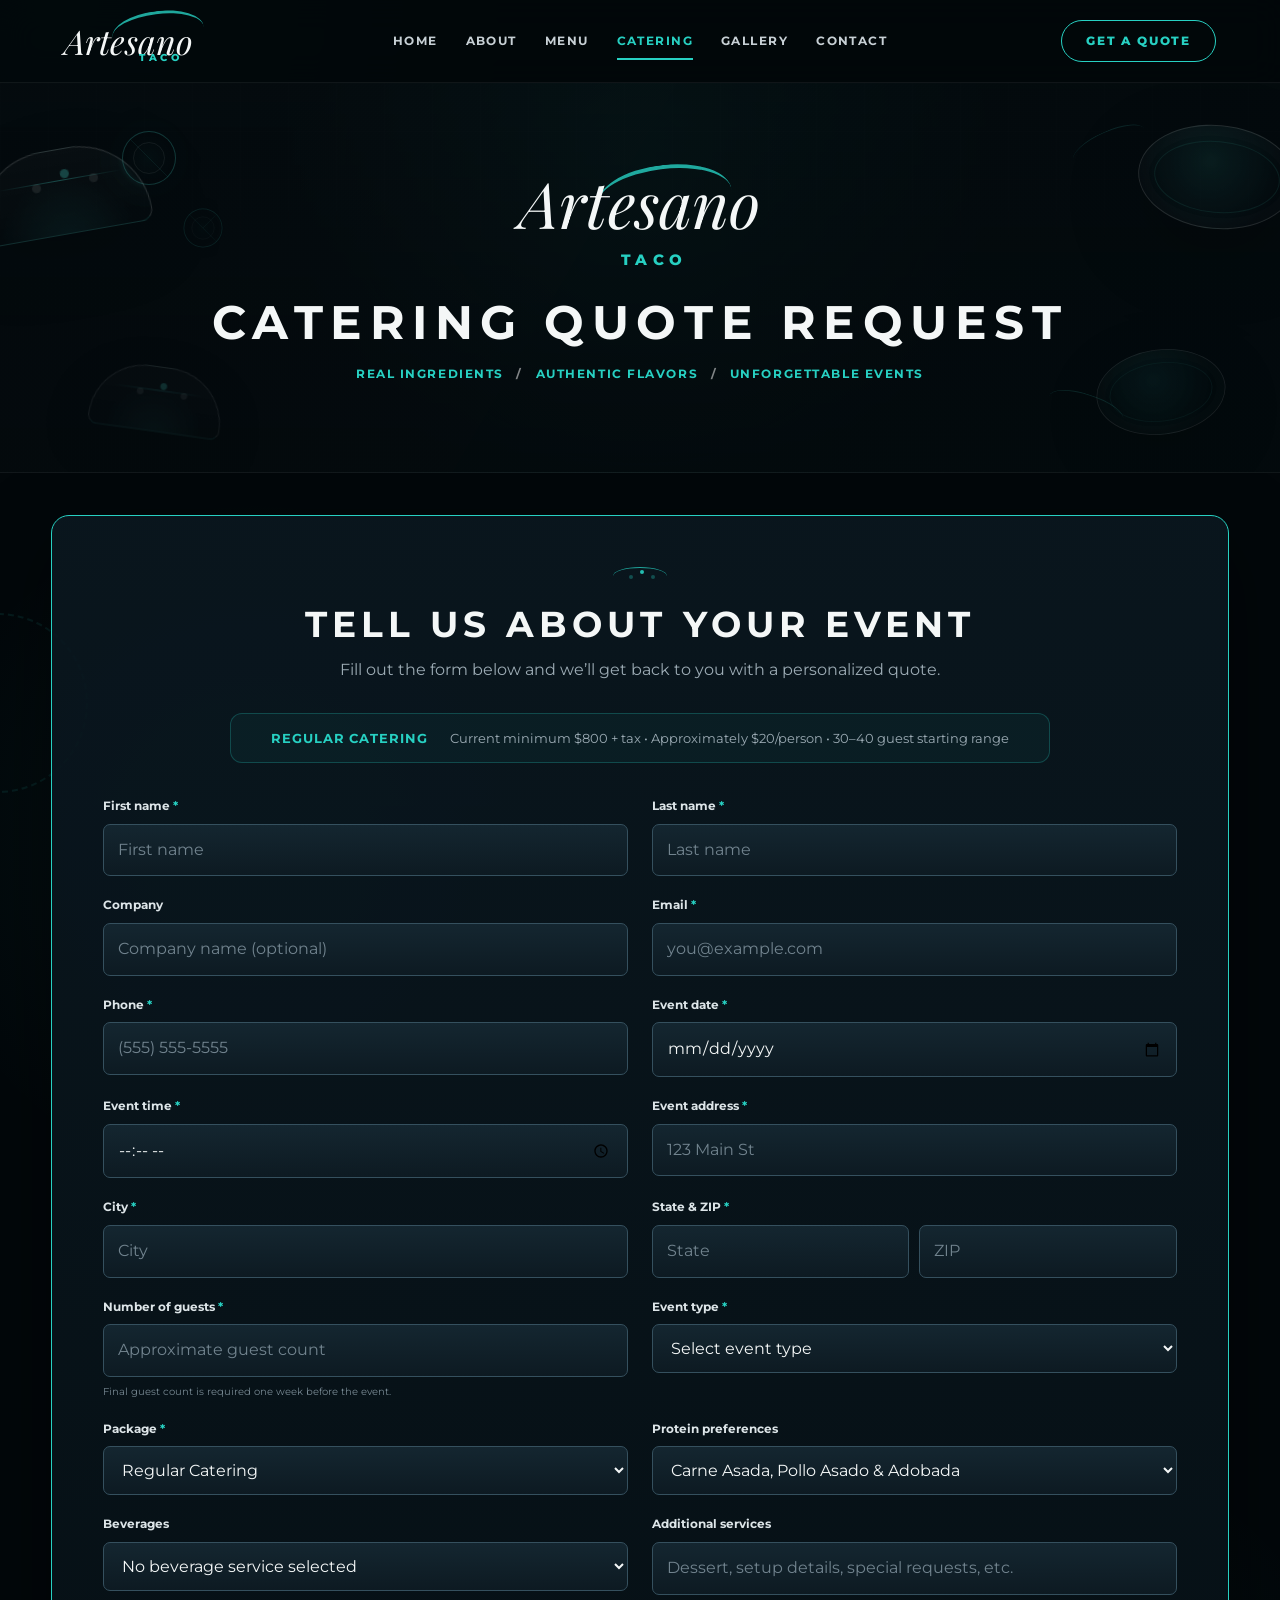
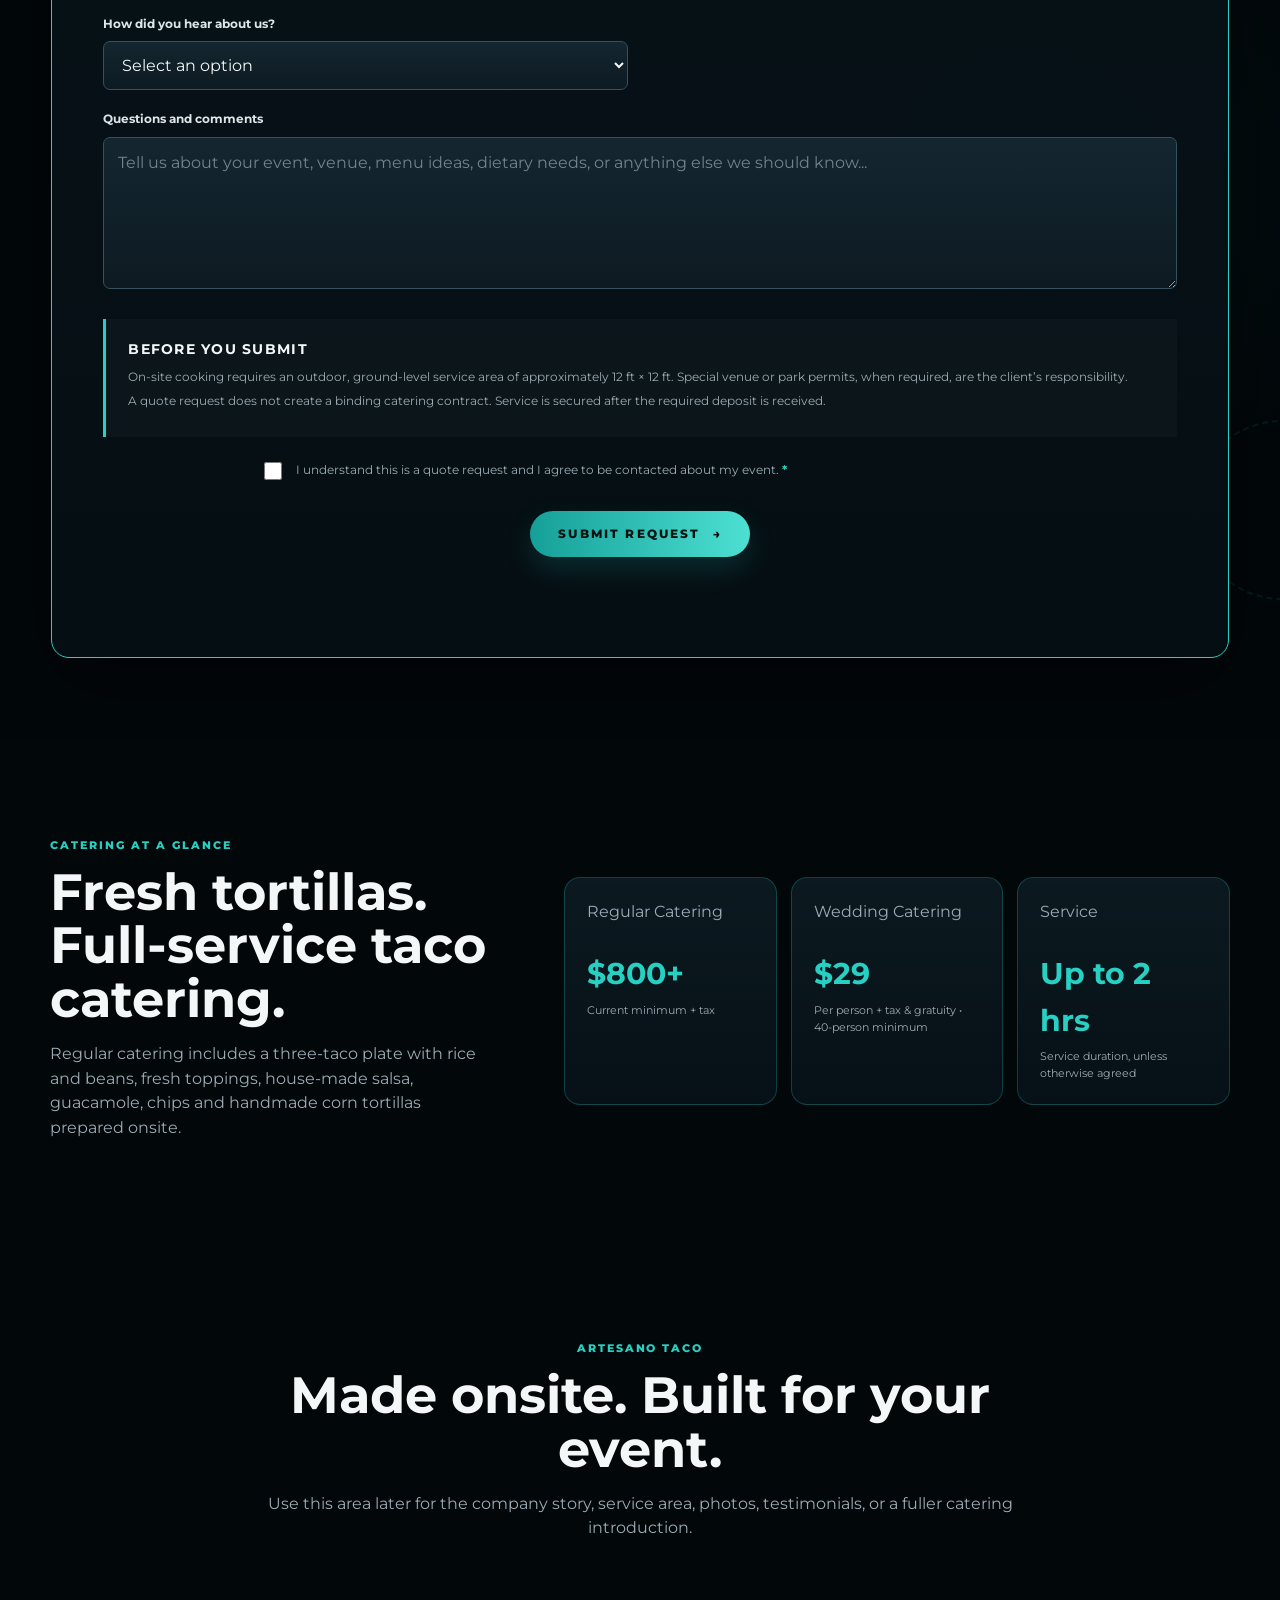
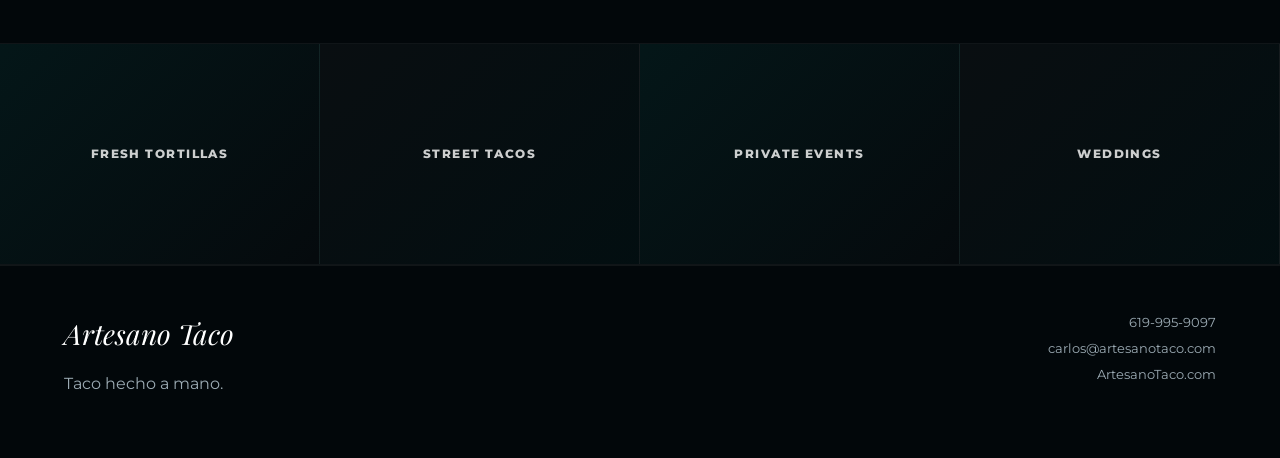
==== index.html @ 3fa5ad16 "start of demo" ====
<!DOCTYPE html>
<html lang="en">
<head>
  <meta charset="UTF-8" />
  <meta name="viewport" content="width=device-width, initial-scale=1.0" />
  <meta name="description" content="Artesano Taco catering quote request" />
  <title>Artesano Taco | Catering Quote</title>
  <link rel="preconnect" href="https://fonts.googleapis.com">
  <link rel="preconnect" href="https://fonts.gstatic.com" crossorigin>
  <link href="https://fonts.googleapis.com/css2?family=Montserrat:wght@400;500;600;700;800&family=Playfair+Display:ital,wght@1,700&display=swap" rel="stylesheet">
  <link rel="stylesheet" href="styles.css" />
</head>
<body>
  <div class="site-shell">
    <header class="site-header">
      <a class="brand" href="#top" aria-label="Artesano Taco home">
        <span class="brand-mark" aria-hidden="true"></span>
        <span class="brand-word">Artesano</span>
        <span class="brand-sub">TACO</span>
      </a>

      <button class="nav-toggle" type="button" aria-expanded="false" aria-controls="site-nav">
        <span></span><span></span><span></span>
        <span class="sr-only">Toggle navigation</span>
      </button>

      <nav id="site-nav" class="site-nav" aria-label="Primary navigation">
        <a href="#top">Home</a>
        <a href="#about">About</a>
        <a href="#menus">Menu</a>
        <a class="active" href="#quote">Catering</a>
        <a href="#gallery">Gallery</a>
        <a href="#contact">Contact</a>
      </nav>

      <a class="header-cta" href="#quote">Get a Quote</a>
    </header>

    <main id="top">
      <section class="hero" aria-labelledby="page-title">
        <div class="hero-overlay"></div>
        <div class="hero-food hero-food-left" aria-hidden="true">
          <span class="lime lime-one"></span>
          <span class="lime lime-two"></span>
          <span class="taco taco-one"></span>
          <span class="taco taco-two"></span>
        </div>
        <div class="hero-food hero-food-right" aria-hidden="true">
          <span class="bowl bowl-green"></span>
          <span class="bowl bowl-red"></span>
          <span class="herb herb-one"></span>
          <span class="herb herb-two"></span>
        </div>

        <div class="hero-content reveal">
          <div class="hero-logo">
            <span class="brand-mark large" aria-hidden="true"></span>
            <span class="brand-word large">Artesano</span>
            <span class="brand-sub large">TACO</span>
          </div>
          <h1 id="page-title">Catering Quote Request</h1>
          <p>Real ingredients <span>/</span> Authentic flavors <span>/</span> Unforgettable events</p>
        </div>
      </section>

      <section id="quote" class="quote-section">
        <div class="decor decor-left" aria-hidden="true"></div>
        <div class="decor decor-right" aria-hidden="true"></div>

        <div class="quote-card reveal">
          <div class="section-heading">
            <div class="mini-taco" aria-hidden="true"></div>
            <h2>Tell Us About Your Event</h2>
            <p>Fill out the form below and we’ll get back to you with a personalized quote.</p>
          </div>

          <div class="package-summary" id="packageSummary">
            <strong>Regular Catering</strong>
            <span>Current minimum $800 + tax • Approximately $20/person • 30–40 guest starting range</span>
          </div>

          <form id="cateringForm" class="quote-form" novalidate>
            <div class="form-grid">
              <label class="field">
                <span>First name <b>*</b></span>
                <input type="text" name="firstName" autocomplete="given-name" placeholder="First name" required />
              </label>

              <label class="field">
                <span>Last name <b>*</b></span>
                <input type="text" name="lastName" autocomplete="family-name" placeholder="Last name" required />
              </label>

              <label class="field">
                <span>Company</span>
                <input type="text" name="company" autocomplete="organization" placeholder="Company name (optional)" />
              </label>

              <label class="field">
                <span>Email <b>*</b></span>
                <input type="email" name="email" autocomplete="email" placeholder="you@example.com" required />
              </label>

              <label class="field">
                <span>Phone <b>*</b></span>
                <input type="tel" name="phone" autocomplete="tel" placeholder="(555) 555-5555" required />
              </label>

              <label class="field">
                <span>Event date <b>*</b></span>
                <input type="date" name="eventDate" required />
              </label>

              <label class="field">
                <span>Event time <b>*</b></span>
                <input type="time" name="eventTime" required />
              </label>

              <label class="field">
                <span>Event address <b>*</b></span>
                <input type="text" name="address" autocomplete="street-address" placeholder="123 Main St" required />
              </label>

              <label class="field">
                <span>City <b>*</b></span>
                <input type="text" name="city" autocomplete="address-level2" placeholder="City" required />
              </label>

              <label class="field split-field">
                <span>State & ZIP <b>*</b></span>
                <span class="split-inputs">
                  <input type="text" name="state" autocomplete="address-level1" placeholder="State" required />
                  <input type="text" name="zip" autocomplete="postal-code" inputmode="numeric" placeholder="ZIP" required />
                </span>
              </label>

              <label class="field">
                <span>Number of guests <b>*</b></span>
                <input type="number" name="guests" min="1" placeholder="Approximate guest count" required />
                <small>Final guest count is required one week before the event.</small>
              </label>

              <label class="field">
                <span>Event type <b>*</b></span>
                <select name="eventType" id="eventType" required>
                  <option value="" selected disabled>Select event type</option>
                  <option value="birthday">Birthday</option>
                  <option value="corporate">Corporate</option>
                  <option value="wedding">Wedding</option>
                  <option value="graduation">Graduation</option>
                  <option value="private">Private party</option>
                  <option value="other">Other</option>
                </select>
              </label>

              <label class="field">
                <span>Package <b>*</b></span>
                <select name="package" id="packageSelect" required>
                  <option value="regular" selected>Regular Catering</option>
                  <option value="wedding">Wedding Catering</option>
                </select>
              </label>

              <label class="field" id="proteinField">
                <span>Protein preferences</span>
                <select name="proteins" id="proteinSelect">
                  <option value="classic">Carne Asada, Pollo Asado & Adobada</option>
                  <option value="vegetable">Add Vegetable Tacos</option>
                  <option value="discuss">Help me choose</option>
                </select>
              </label>

              <label class="field wedding-only is-hidden" id="weddingUpgradeField">
                <span>Wedding upgrade</span>
                <select name="weddingUpgrade">
                  <option value="none">No premium upgrade</option>
                  <option value="shrimp">Shrimp (+$5/person)</option>
                  <option value="mahi">Mahi Mahi (+$5/person)</option>
                  <option value="portobello">Portobello Fajitas (+$5/person)</option>
                </select>
              </label>

              <label class="field wedding-only is-hidden" id="appetizerField">
                <span>Wedding appetizers</span>
                <select name="appetizers">
                  <option value="none">No appetizers</option>
                  <option value="one">1 choice (+$6/person)</option>
                  <option value="three">3 choices (+$16/person)</option>
                </select>
              </label>

              <label class="field">
                <span>Beverages</span>
                <select name="beverages">
                  <option value="none">No beverage service selected</option>
                  <option value="agua-fresca">Agua fresca</option>
                  <option value="canned-soda">Canned sodas</option>
                  <option value="mexican-soda">Mexican sodas</option>
                  <option value="discuss">Discuss options with me</option>
                </select>
              </label>

              <label class="field">
                <span>Additional services</span>
                <input type="text" name="services" placeholder="Dessert, setup details, special requests, etc." />
              </label>

              <label class="field">
                <span>How did you hear about us?</span>
                <select name="referral">
                  <option value="">Select an option</option>
                  <option>Google</option>
                  <option>Instagram</option>
                  <option>Facebook</option>
                  <option>Friend / Referral</option>
                  <option>Previous event</option>
                  <option>Other</option>
                </select>
              </label>

              <label class="field field-full">
                <span>Questions and comments</span>
                <textarea name="comments" rows="5" placeholder="Tell us about your event, venue, menu ideas, dietary needs, or anything else we should know..."></textarea>
              </label>
            </div>

            <div class="service-notes">
              <h3>Before you submit</h3>
              <p>On-site cooking requires an outdoor, ground-level service area of approximately 12 ft × 12 ft. Special venue or park permits, when required, are the client’s responsibility.</p>
              <p>A quote request does not create a binding catering contract. Service is secured after the required deposit is received.</p>
            </div>

            <label class="consent-row">
              <input type="checkbox" name="termsAccepted" required />
              <span>I understand this is a quote request and I agree to be contacted about my event. <b>*</b></span>
            </label>

            <div class="form-actions">
              <button class="submit-btn" type="submit">
                <span>Submit Request</span>
                <span aria-hidden="true">→</span>
              </button>
              <p id="formStatus" class="form-status" role="status" aria-live="polite"></p>
            </div>
          </form>
        </div>
      </section>

      <section id="menus" class="menu-preview reveal">
        <div>
          <p class="eyebrow">Catering at a glance</p>
          <h2>Fresh tortillas. Full-service taco catering.</h2>
          <p>Regular catering includes a three-taco plate with rice and beans, fresh toppings, house-made salsa, guacamole, chips and handmade corn tortillas prepared onsite.</p>
        </div>
        <div class="menu-cards">
          <article>
            <span>Regular Catering</span>
            <strong>$800+</strong>
            <small>Current minimum + tax</small>
          </article>
          <article>
            <span>Wedding Catering</span>
            <strong>$29</strong>
            <small>Per person + tax & gratuity • 40-person minimum</small>
          </article>
          <article>
            <span>Service</span>
            <strong>Up to 2 hrs</strong>
            <small>Service duration, unless otherwise agreed</small>
          </article>
        </div>
      </section>

      <section id="about" class="simple-section reveal">
        <p class="eyebrow">Artesano Taco</p>
        <h2>Made onsite. Built for your event.</h2>
        <p>Use this area later for the company story, service area, photos, testimonials, or a fuller catering introduction.</p>
      </section>

      <section id="gallery" class="gallery-strip reveal" aria-label="Gallery placeholder">
        <div>Fresh tortillas</div>
        <div>Street tacos</div>
        <div>Private events</div>
        <div>Weddings</div>
      </section>
    </main>

    <footer id="contact" class="site-footer">
      <div>
        <div class="footer-brand">Artesano Taco</div>
        <p>Taco hecho a mano.</p>
      </div>
      <div class="footer-contact">
        <a href="tel:+16199959097">619-995-9097</a>
        <a href="mailto:carlos@artesanotaco.com">carlos@artesanotaco.com</a>
        <a href="https://www.artesanotaco.com" target="_blank" rel="noopener">ArtesanoTaco.com</a>
      </div>
    </footer>
  </div>

  <script src="script.js"></script>
</body>
</html>
---- styles.css ----
:root {
  --bg: #02070a;
  --bg-soft: #071015;
  --panel: #09141b;
  --panel-2: #0d1b24;
  --text: #f4f7f7;
  --muted: #9cabb4;
  --line: rgba(48, 213, 200, 0.5);
  --teal: #27d0c2;
  --teal-deep: #159f98;
  --danger: #ff7777;
  --shadow: 0 24px 80px rgba(0, 0, 0, 0.45);
  --radius: 20px;
}

* { box-sizing: border-box; }
html { scroll-behavior: smooth; }
body {
  margin: 0;
  font-family: "Montserrat", system-ui, -apple-system, BlinkMacSystemFont, "Segoe UI", sans-serif;
  background:
    radial-gradient(circle at 5% 0%, rgba(39, 208, 194, 0.08), transparent 28rem),
    radial-gradient(circle at 95% 40%, rgba(39, 208, 194, 0.06), transparent 30rem),
    var(--bg);
  color: var(--text);
  line-height: 1.55;
}

button, input, select, textarea { font: inherit; }
a { color: inherit; text-decoration: none; }
img { max-width: 100%; display: block; }

.sr-only {
  position: absolute;
  width: 1px;
  height: 1px;
  padding: 0;
  margin: -1px;
  overflow: hidden;
  clip: rect(0,0,0,0);
  white-space: nowrap;
  border: 0;
}

.site-shell { min-height: 100vh; }
.site-header {
  position: sticky;
  top: 0;
  z-index: 50;
  min-height: 82px;
  display: grid;
  grid-template-columns: minmax(190px, 1fr) auto minmax(190px, 1fr);
  align-items: center;
  gap: 28px;
  padding: 14px clamp(20px, 5vw, 72px);
  background: rgba(2, 7, 10, 0.86);
  border-bottom: 1px solid rgba(255,255,255,0.06);
  backdrop-filter: blur(16px);
}

.brand {
  position: relative;
  width: 170px;
  height: 54px;
  display: inline-flex;
  align-items: center;
}
.brand-word {
  position: relative;
  z-index: 2;
  font-family: "Playfair Display", Georgia, serif;
  font-size: 34px;
  font-style: italic;
  line-height: 1;
}
.brand-sub {
  position: absolute;
  left: 75px;
  bottom: 3px;
  z-index: 3;
  color: var(--teal);
  font-size: 10px;
  font-weight: 800;
  letter-spacing: 0.36em;
}
.brand-mark {
  position: absolute;
  width: 92px;
  height: 42px;
  left: 48px;
  top: -3px;
  border-top: 3px solid var(--teal);
  border-radius: 55% 55% 20% 20%;
  transform: rotate(-7deg);
  opacity: .8;
}

.site-nav { display: flex; align-items: center; gap: 28px; }
.site-nav a {
  position: relative;
  padding: 16px 0;
  font-size: 12px;
  font-weight: 700;
  letter-spacing: .12em;
  text-transform: uppercase;
  color: #c7d0d5;
}
.site-nav a::after {
  content: "";
  position: absolute;
  left: 0;
  right: 0;
  bottom: 6px;
  height: 2px;
  transform: scaleX(0);
  transform-origin: center;
  background: var(--teal);
  transition: transform .25s ease;
}
.site-nav a:hover,
.site-nav a.active { color: var(--teal); }
.site-nav a:hover::after,
.site-nav a.active::after { transform: scaleX(1); }

.header-cta {
  justify-self: end;
  border: 1px solid var(--teal);
  border-radius: 999px;
  padding: 11px 24px;
  color: var(--teal);
  font-size: 12px;
  font-weight: 800;
  letter-spacing: .15em;
  text-transform: uppercase;
  transition: .25s ease;
}
.header-cta:hover { background: var(--teal); color: #00100e; transform: translateY(-2px); }
.nav-toggle { display: none; }

.hero {
  position: relative;
  min-height: 390px;
  overflow: hidden;
  display: grid;
  place-items: center;
  isolation: isolate;
  border-bottom: 1px solid rgba(255,255,255,.05);
  background:
    linear-gradient(rgba(3, 9, 12, .78), rgba(3, 9, 12, .9)),
    radial-gradient(circle at 50% 20%, rgba(39,208,194,.18), transparent 22rem),
    linear-gradient(120deg, #071116 0 45%, #031014 45% 100%);
}
.hero::after {
  content: "";
  position: absolute;
  inset: 0;
  z-index: -2;
  opacity: .11;
  background-image:
    linear-gradient(90deg, rgba(255,255,255,.06) 1px, transparent 1px),
    linear-gradient(rgba(255,255,255,.05) 1px, transparent 1px);
  background-size: 48px 48px;
  mask-image: linear-gradient(to bottom, black, transparent 90%);
}
.hero-overlay { position: absolute; inset: 0; z-index: -1; background: linear-gradient(90deg, rgba(2,7,10,.12), rgba(2,7,10,.02), rgba(2,7,10,.12)); }

.hero-content { text-align: center; padding: 56px 20px; position: relative; z-index: 5; }
.hero-logo { width: 260px; height: 105px; margin: 0 auto 22px; position: relative; }
.brand-word.large { font-size: 64px; }
.brand-sub.large { left: 111px; bottom: 5px; font-size: 15px; }
.brand-mark.large { left: 87px; top: -6px; width: 135px; height: 65px; border-top-width: 4px; }
.hero h1 {
  margin: 0;
  font-size: clamp(28px, 4vw, 47px);
  line-height: 1.05;
  text-transform: uppercase;
  letter-spacing: .16em;
}
.hero-content > p {
  margin: 18px 0 0;
  color: var(--teal);
  font-size: 12px;
  font-weight: 700;
  letter-spacing: .13em;
  text-transform: uppercase;
}
.hero-content > p span { color: rgba(255,255,255,.5); padding: 0 8px; }

.hero-food {
  position: absolute;
  inset-block: 0;
  width: 30%;
  pointer-events: none;
  opacity: .62;
  filter: saturate(.82);
  transition: transform .9s cubic-bezier(.2,.7,.2,1), opacity .5s ease;
  will-change: transform;
}
.hero-food-left { left: 0; transform: translate3d(calc(var(--hero-x, 0px) * -0.45), calc(var(--hero-y, 0px) * -0.35), 0); }
.hero-food-right { right: 0; transform: translate3d(calc(var(--hero-x, 0px) * 0.45), calc(var(--hero-y, 0px) * 0.35), 0); }
.taco, .lime, .bowl, .herb { position: absolute; display: block; }

/* Elegant, line-art inspired food details — deliberately subtle rather than cartoon-like. */
.taco {
  width: 174px;
  height: 86px;
  border: 1px solid rgba(255,255,255,.24);
  border-bottom-color: rgba(39,208,194,.28);
  border-radius: 180px 180px 30px 30px;
  background:
    linear-gradient(180deg, rgba(255,255,255,.04), rgba(255,255,255,.008)),
    radial-gradient(circle at 50% 115%, rgba(39,208,194,.12), transparent 54%);
  box-shadow: 0 22px 70px rgba(0,0,0,.25);
  backdrop-filter: blur(2px);
  animation: drift-a 9s ease-in-out infinite alternate;
}
.taco::before,
.taco::after {
  content: "";
  position: absolute;
  border-radius: 999px;
}
.taco::before {
  left: 24px;
  right: 24px;
  top: 30px;
  height: 1px;
  background: linear-gradient(90deg, transparent, rgba(39,208,194,.55), transparent);
}
.taco::after {
  width: 9px;
  height: 9px;
  left: 51%;
  top: 20px;
  background: rgba(39,208,194,.48);
  box-shadow: -30px 10px 0 rgba(255,255,255,.13), 28px 9px 0 rgba(255,255,255,.12);
}
.taco-one { left: -26px; top: 66px; transform: rotate(-10deg); }
.taco-two { left: 70px; bottom: 30px; transform: rotate(8deg) scale(.76); animation-delay: -3s; opacity: .62; }

.lime {
  width: 54px;
  height: 54px;
  border-radius: 50%;
  border: 1px solid rgba(39,208,194,.40);
  background:
    repeating-conic-gradient(from 0deg, rgba(39,208,194,.14) 0 1deg, transparent 1deg 45deg),
    radial-gradient(circle, rgba(39,208,194,.05), transparent 68%);
  box-shadow: 0 0 45px rgba(39,208,194,.05);
  animation: drift-b 11s ease-in-out infinite alternate;
}
.lime::after {
  content: "";
  position: absolute;
  inset: 10px;
  border: 1px solid rgba(255,255,255,.10);
  border-radius: 50%;
}
.lime-one { left: 122px; top: 48px; }
.lime-two { left: 176px; top: 118px; transform: scale(.72); animation-delay: -5s; opacity: .55; }

.bowl {
  width: 158px;
  height: 104px;
  border-radius: 50%;
  border: 1px solid rgba(255,255,255,.20);
  background: radial-gradient(circle at 45% 35%, rgba(39,208,194,.16), rgba(8,20,24,.18) 68%);
  box-shadow: 0 25px 80px rgba(0,0,0,.35), inset 0 0 0 10px rgba(255,255,255,.014);
  animation: drift-b 10s ease-in-out infinite alternate;
}
.bowl::after {
  content: "";
  position: absolute;
  inset: 15px;
  border-radius: 50%;
  border: 1px solid rgba(39,208,194,.16);
}
.bowl-green { right: -16px; top: 42px; transform: rotate(5deg); }
.bowl-red { right: 40px; bottom: 28px; transform: rotate(-7deg) scale(.82); animation-delay: -4s; opacity: .72; }

.herb {
  width: 78px;
  height: 28px;
  border-top: 1px solid rgba(39,208,194,.32);
  border-radius: 50%;
  opacity: .72;
  animation: drift-a 12s ease-in-out infinite alternate;
}
.herb-one { right: 132px; top: 48px; transform: rotate(-24deg); }
.herb-two { right: 155px; bottom: 50px; transform: rotate(18deg); animation-delay: -5s; }

@keyframes drift-a {
  from { translate: 0 0; }
  to { translate: 0 -10px; }
}
@keyframes drift-b {
  from { translate: 0 0; }
  to { translate: -7px 8px; }
}

.quote-section { position: relative; padding: 42px clamp(16px, 4vw, 62px) 82px; overflow: hidden; }
.quote-section::before {
  content: "";
  position: absolute;
  inset: 0;
  z-index: -2;
  background:
    radial-gradient(circle at 20% 20%, rgba(39,208,194,.06), transparent 22rem),
    radial-gradient(circle at 80% 70%, rgba(39,208,194,.05), transparent 22rem),
    #02070a;
}
.quote-card {
  width: min(1180px, 100%);
  margin: 0 auto;
  padding: clamp(24px, 4vw, 54px);
  border: 1px solid var(--teal);
  border-radius: 18px;
  background: linear-gradient(180deg, rgba(10,23,31,.93), rgba(5,15,20,.94));
  box-shadow: var(--shadow);
}
.section-heading { text-align: center; margin-bottom: 30px; }
.section-heading h2 { margin: 6px 0 5px; text-transform: uppercase; letter-spacing: .14em; font-size: clamp(23px, 3vw, 36px); }
.section-heading p { margin: 0; color: var(--muted); }
.mini-taco {
  position: relative;
  margin: 0 auto 12px;
  width: 54px;
  height: 18px;
  border-top: 1px solid rgba(39,208,194,.85);
  border-radius: 50%;
  opacity: .9;
}
.mini-taco::after {
  content: "";
  position: absolute;
  left: 50%;
  top: 2px;
  width: 4px;
  height: 4px;
  border-radius: 50%;
  background: var(--teal);
  box-shadow: -11px 5px 0 rgba(39,208,194,.34), 11px 5px 0 rgba(39,208,194,.34);
}

.package-summary {
  display: flex;
  gap: 12px 22px;
  align-items: center;
  justify-content: center;
  flex-wrap: wrap;
  margin: 0 auto 34px;
  padding: 14px 18px;
  width: min(820px, 100%);
  border: 1px solid rgba(39,208,194,.25);
  border-radius: 12px;
  background: rgba(39,208,194,.05);
  color: var(--muted);
  font-size: 13px;
}
.package-summary strong { color: var(--teal); text-transform: uppercase; letter-spacing: .07em; }

.form-grid { display: grid; grid-template-columns: repeat(2, minmax(0, 1fr)); gap: 20px 24px; }
.field { display: flex; flex-direction: column; gap: 8px; min-width: 0; }
.field > span:first-child { font-size: 12px; font-weight: 700; color: #dde5e8; }
.field b, .consent-row b { color: var(--teal); }
.field input, .field select, .field textarea {
  width: 100%;
  border: 1px solid #35505e;
  border-radius: 7px;
  outline: 0;
  color: var(--text);
  background: linear-gradient(180deg, #142630, #0d1a22);
  padding: 13px 14px;
  transition: border-color .2s ease, box-shadow .2s ease, transform .2s ease;
}
.field textarea { resize: vertical; min-height: 130px; }
.field input::placeholder, .field textarea::placeholder { color: #71838e; }
.field input:focus, .field select:focus, .field textarea:focus {
  border-color: var(--teal);
  box-shadow: 0 0 0 3px rgba(39,208,194,.12);
}
.field small { color: #778892; font-size: 10px; line-height: 1.45; }
.field-full { grid-column: 1 / -1; }
.split-inputs { display: grid; grid-template-columns: 1fr 1fr; gap: 10px; }
.is-hidden { display: none !important; }

.service-notes {
  margin-top: 30px;
  padding: 20px 22px;
  border-left: 3px solid var(--teal);
  background: rgba(255,255,255,.025);
  color: var(--muted);
  font-size: 12px;
}
.service-notes h3 { color: var(--text); margin: 0 0 7px; font-size: 14px; text-transform: uppercase; letter-spacing: .09em; }
.service-notes p { margin: 6px 0; }

.consent-row { display: flex; gap: 11px; align-items: flex-start; margin: 24px auto 0; color: var(--muted); font-size: 12px; max-width: 760px; }
.consent-row input { width: 18px; height: 18px; margin-top: 1px; accent-color: var(--teal); }
.form-actions { text-align: center; margin-top: 28px; }
.submit-btn {
  border: 0;
  border-radius: 999px;
  min-width: 220px;
  padding: 14px 26px;
  display: inline-flex;
  justify-content: center;
  align-items: center;
  gap: 12px;
  color: #001310;
  background: linear-gradient(90deg, var(--teal-deep), #4de0d2);
  font-weight: 800;
  font-size: 12px;
  text-transform: uppercase;
  letter-spacing: .18em;
  cursor: pointer;
  box-shadow: 0 12px 28px rgba(39,208,194,.16);
  transition: transform .2s ease, filter .2s ease;
}
.submit-btn:hover { transform: translateY(-2px); filter: brightness(1.08); }
.submit-btn:disabled { opacity: .55; cursor: wait; }
.form-status { min-height: 24px; color: var(--teal); font-size: 12px; }
.form-status.error { color: var(--danger); }

.decor { position: absolute; width: 180px; height: 180px; border: 2px dashed rgba(39,208,194,.10); border-radius: 50%; }
.decor-left { left: -92px; top: 140px; }
.decor-right { right: -92px; bottom: 140px; }

.menu-preview, .simple-section { width: min(1180px, calc(100% - 40px)); margin: 0 auto; padding: 86px 0; }
.menu-preview { display: grid; grid-template-columns: .8fr 1.2fr; gap: 70px; align-items: center; }
.eyebrow { color: var(--teal); font-size: 11px; font-weight: 800; letter-spacing: .18em; text-transform: uppercase; }
.menu-preview h2, .simple-section h2 { margin: 8px 0 16px; font-size: clamp(32px, 4vw, 52px); line-height: 1.05; }
.menu-preview > div > p:not(.eyebrow), .simple-section > p:not(.eyebrow) { color: var(--muted); }
.menu-cards { display: grid; grid-template-columns: repeat(3, 1fr); gap: 14px; }
.menu-cards article { min-height: 180px; padding: 22px; border: 1px solid rgba(39,208,194,.25); border-radius: 16px; background: linear-gradient(180deg, rgba(14,30,38,.8), rgba(7,18,24,.9)); }
.menu-cards span, .menu-cards small { display: block; color: var(--muted); }
.menu-cards strong { display: block; margin: 26px 0 4px; font-size: 30px; color: var(--teal); }
.menu-cards small { font-size: 11px; }

.simple-section { text-align: center; max-width: 780px; }
.gallery-strip { display: grid; grid-template-columns: repeat(4, 1fr); min-height: 220px; border-block: 1px solid rgba(255,255,255,.06); }
.gallery-strip div { display: grid; place-items: center; min-height: 220px; color: rgba(255,255,255,.8); text-transform: uppercase; letter-spacing: .12em; font-size: 12px; font-weight: 800; background: linear-gradient(135deg, rgba(39,208,194,.08), rgba(255,255,255,.015)); border-right: 1px solid rgba(255,255,255,.06); }
.gallery-strip div:nth-child(even) { background: linear-gradient(135deg, rgba(255,255,255,.03), rgba(39,208,194,.04)); }

.site-footer { display: flex; justify-content: space-between; gap: 30px; padding: 46px clamp(20px, 5vw, 72px); border-top: 1px solid rgba(255,255,255,.06); color: var(--muted); }
.footer-brand { font-family: "Playfair Display", Georgia, serif; font-style: italic; font-size: 28px; color: white; }
.footer-contact { display: flex; flex-direction: column; align-items: flex-end; gap: 6px; font-size: 13px; }
.footer-contact a:hover { color: var(--teal); }

.reveal { opacity: 0; transform: translateY(12px); filter: blur(2px); transition: opacity .9s ease, transform .9s cubic-bezier(.2,.7,.2,1), filter .9s ease; }
.reveal.visible { opacity: 1; transform: translateY(0); filter: blur(0); }

@media (max-width: 980px) {
  .site-header { grid-template-columns: 1fr auto; }
  .site-nav {
    position: absolute;
    top: 100%;
    left: 16px;
    right: 16px;
    display: none;
    flex-direction: column;
    align-items: stretch;
    gap: 0;
    padding: 14px 20px;
    border: 1px solid rgba(39,208,194,.25);
    border-radius: 14px;
    background: #071015;
    box-shadow: var(--shadow);
  }
  .site-nav.open { display: flex; }
  .site-nav a { padding: 13px 6px; }
  .header-cta { display: none; }
  .nav-toggle { display: grid; justify-self: end; width: 46px; height: 42px; place-content: center; gap: 5px; border: 1px solid rgba(255,255,255,.12); border-radius: 10px; background: transparent; cursor: pointer; }
  .nav-toggle span:not(.sr-only) { width: 20px; height: 2px; background: white; }
  .hero-food { opacity: .42; }
  .menu-preview { grid-template-columns: 1fr; gap: 30px; }
}

@media (max-width: 720px) {
  .site-header { min-height: 72px; padding: 10px 16px; }
  .brand { transform: scale(.88); transform-origin: left center; }
  .hero { min-height: 420px; }
  .hero-food { width: 38%; opacity: .24; }
  .hero-logo { transform: scale(.84); }
  .hero-content > p { line-height: 1.8; }
  .hero-content > p span { padding: 0 3px; }
  .quote-section { padding-inline: 12px; }
  .quote-card { padding: 24px 16px; }
  .form-grid { grid-template-columns: 1fr; }
  .field-full { grid-column: auto; }
  .split-inputs { grid-template-columns: 1fr 1fr; }
  .package-summary { align-items: flex-start; justify-content: flex-start; }
  .menu-cards { grid-template-columns: 1fr; }
  .gallery-strip { grid-template-columns: 1fr 1fr; }
  .site-footer { flex-direction: column; }
  .footer-contact { align-items: flex-start; }
}

@media (max-width: 480px) {
  .hero h1 { font-size: 30px; letter-spacing: .10em; }
  .hero-content > p { font-size: 10px; }
  .gallery-strip { grid-template-columns: 1fr; }
  .split-inputs { grid-template-columns: 1fr; }
}

@media (prefers-reduced-motion: reduce) {
  html { scroll-behavior: auto; }
  *, *::before, *::after { animation-duration: .01ms !important; animation-iteration-count: 1 !important; transition-duration: .01ms !important; }
}
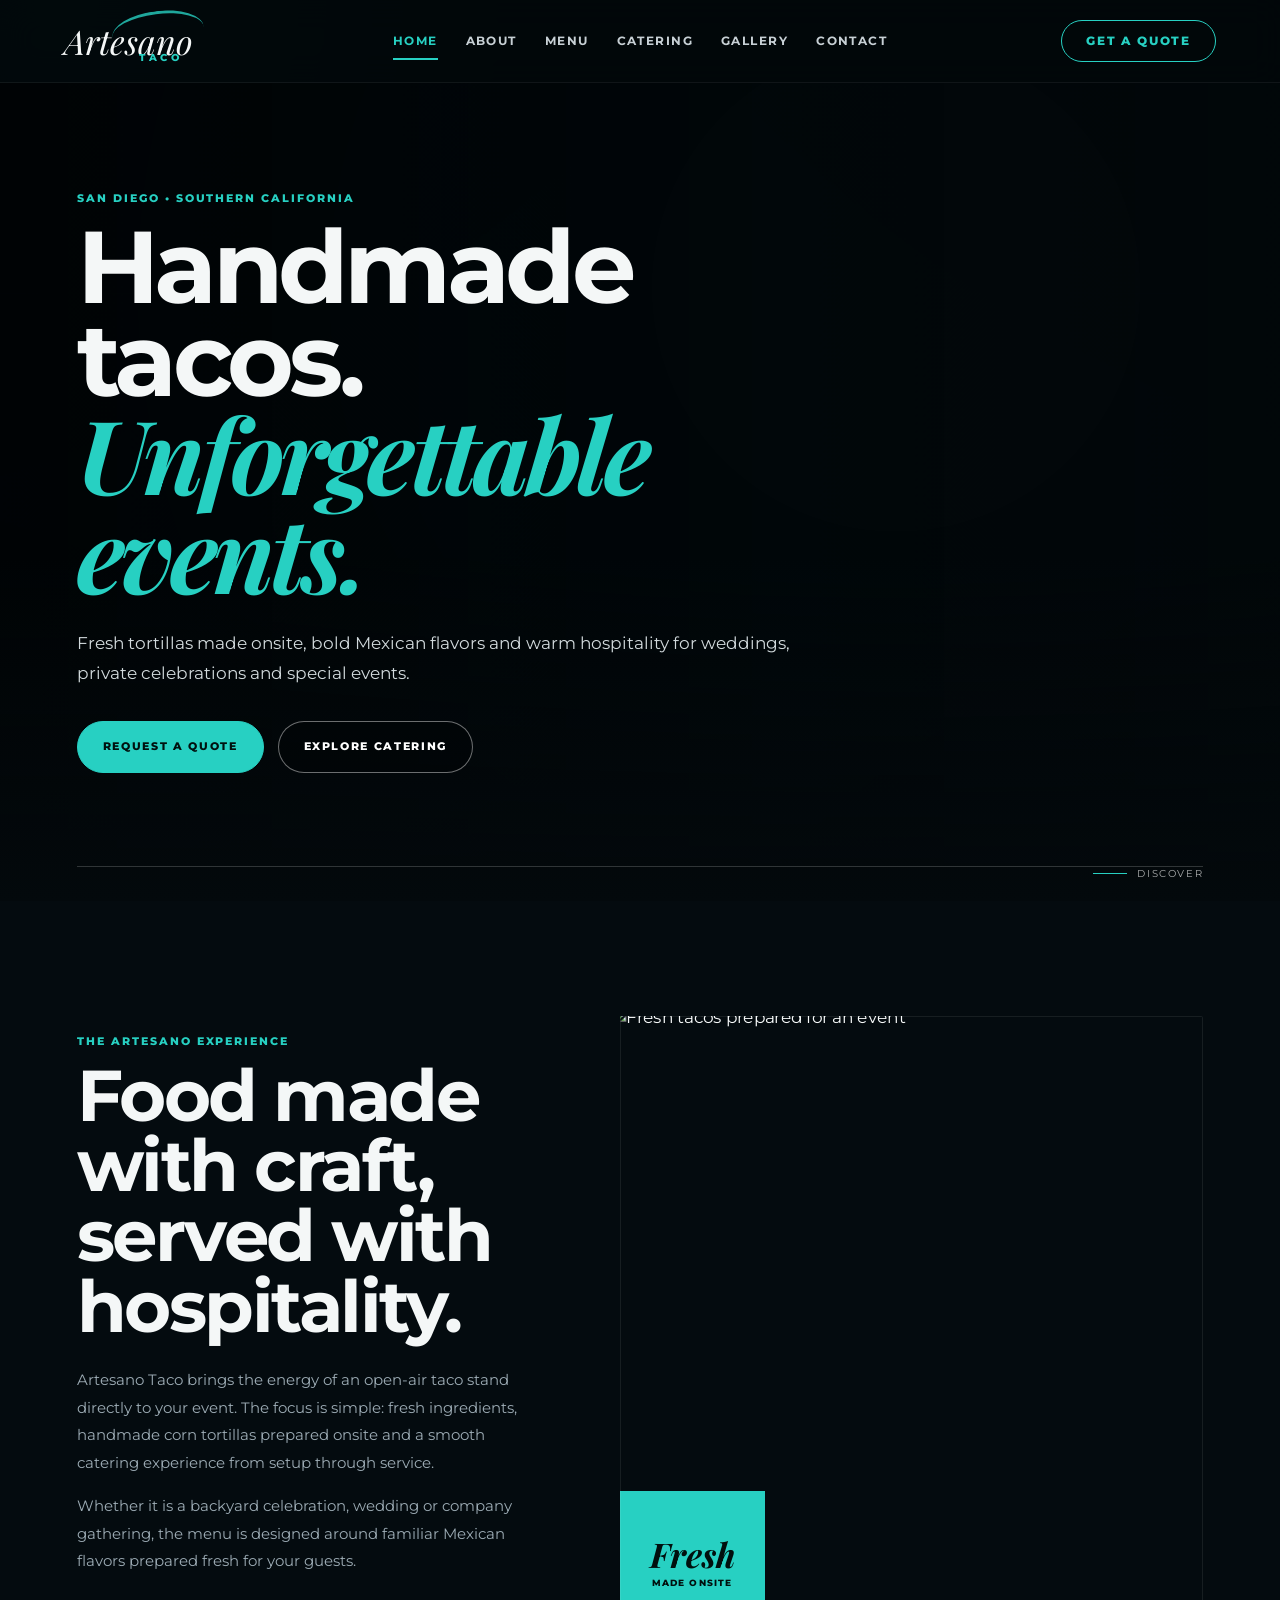
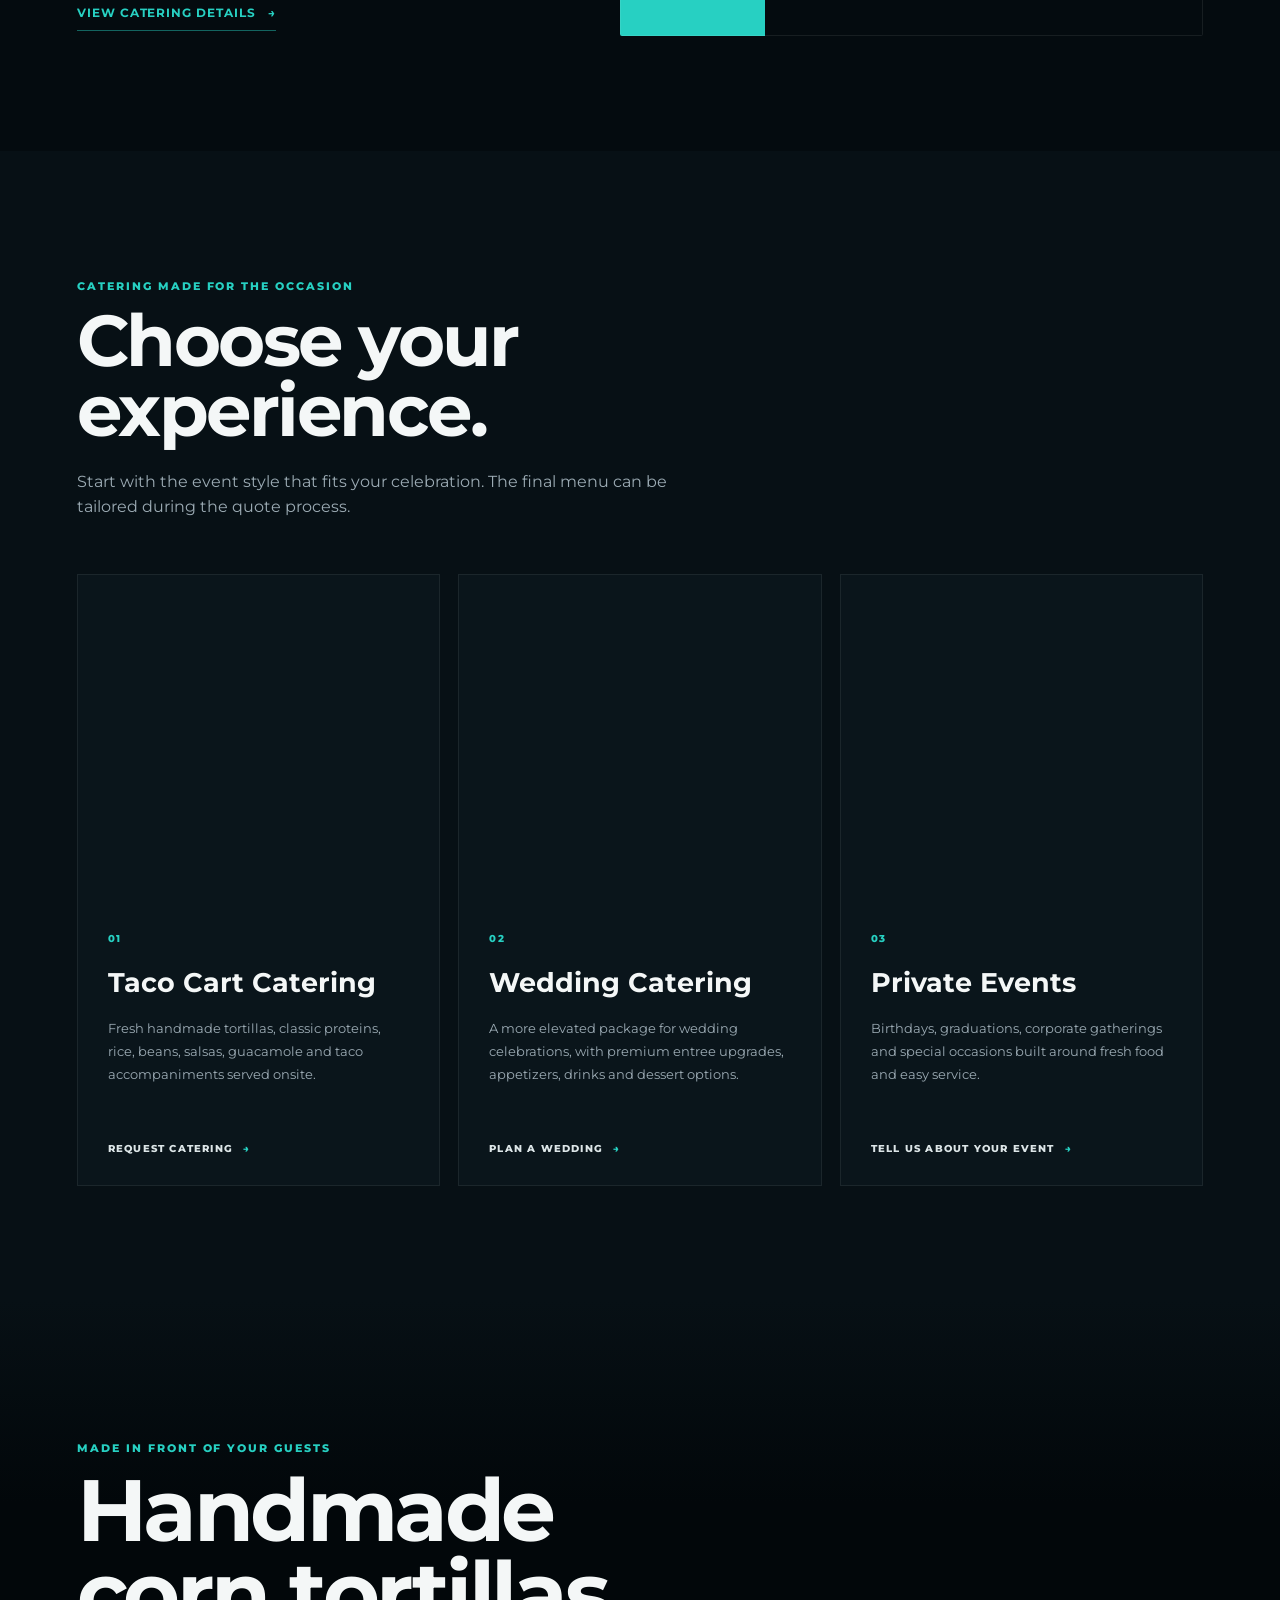
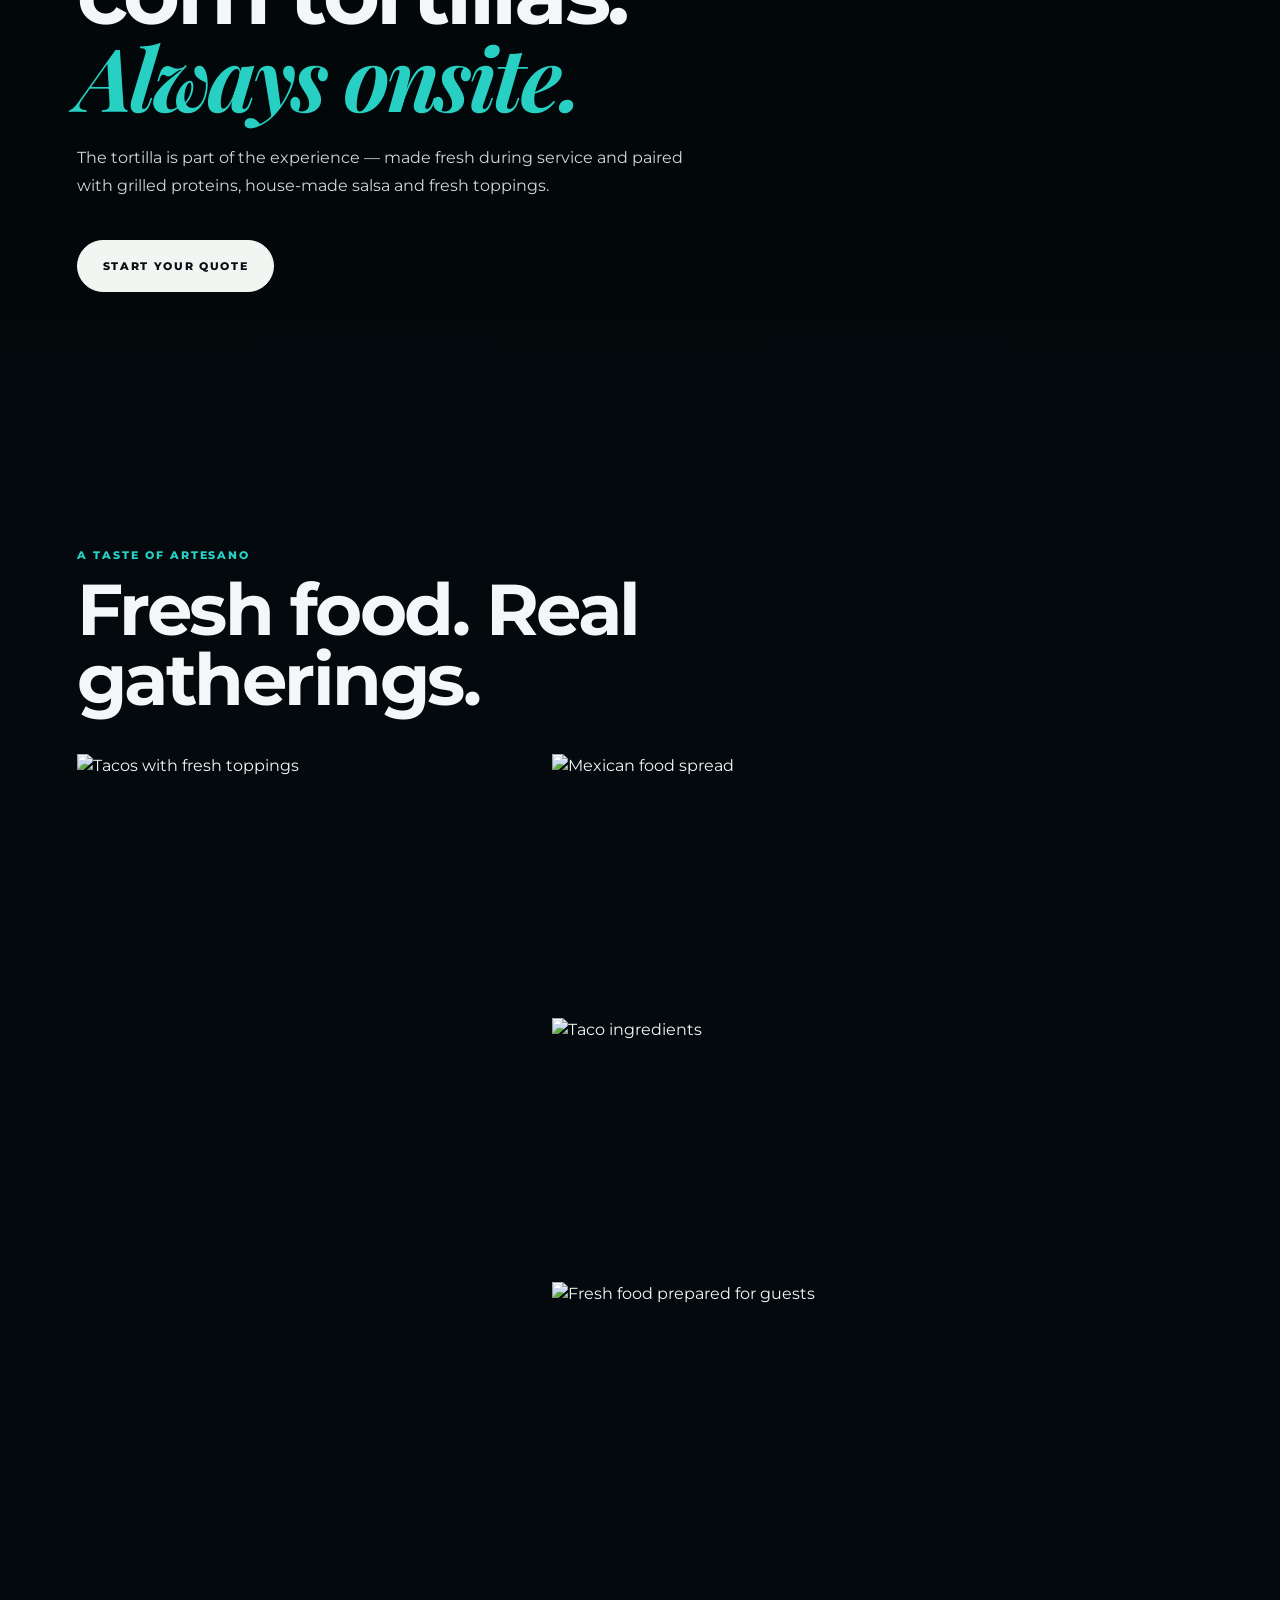
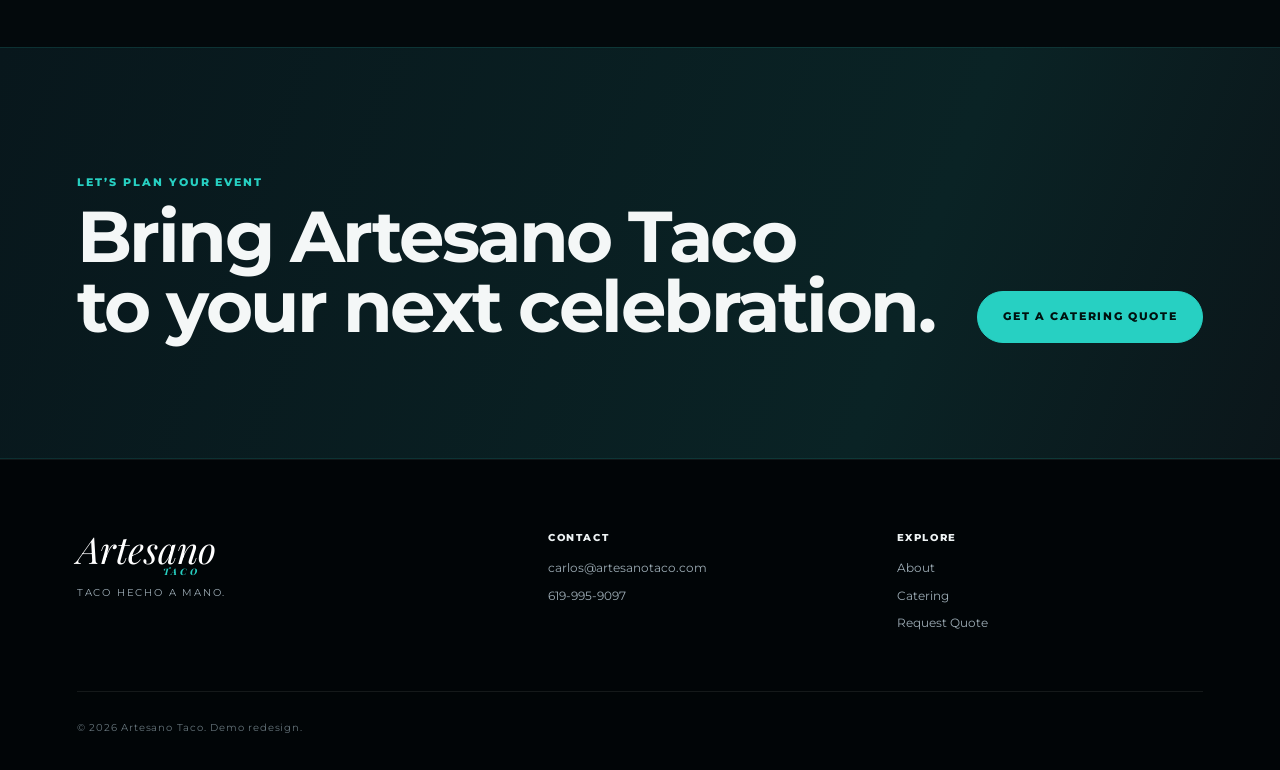
==== commit b8b6019a: "Current demo page 2.0" ====
--- a/index.html
+++ b/index.html
@@ -1,303 +1,151 @@
-<!DOCTYPE html>
+<!doctype html>
 <html lang="en">
 <head>
-  <meta charset="UTF-8" />
-  <meta name="viewport" content="width=device-width, initial-scale=1.0" />
-  <meta name="description" content="Artesano Taco catering quote request" />
-  <title>Artesano Taco | Catering Quote</title>
+  <meta charset="utf-8" />
+  <meta name="viewport" content="width=device-width,initial-scale=1" />
+  <meta name="description" content="Artesano Taco — handmade taco catering for weddings, private events and celebrations." />
+  <title>Artesano Taco | Handmade Taco Catering</title>
   <link rel="preconnect" href="https://fonts.googleapis.com">
   <link rel="preconnect" href="https://fonts.gstatic.com" crossorigin>
   <link href="https://fonts.googleapis.com/css2?family=Montserrat:wght@400;500;600;700;800&family=Playfair+Display:ital,wght@1,700&display=swap" rel="stylesheet">
   <link rel="stylesheet" href="styles.css" />
 </head>
 <body>
-  <div class="site-shell">
-    <header class="site-header">
-      <a class="brand" href="#top" aria-label="Artesano Taco home">
-        <span class="brand-mark" aria-hidden="true"></span>
-        <span class="brand-word">Artesano</span>
-        <span class="brand-sub">TACO</span>
-      </a>
+  <header class="site-header">
+    <a class="brand" href="index.html" aria-label="Artesano Taco home">
+      <span class="brand-mark" aria-hidden="true"></span>
+      <span class="brand-word">Artesano</span>
+      <span class="brand-sub">TACO</span>
+    </a>
 
-      <button class="nav-toggle" type="button" aria-expanded="false" aria-controls="site-nav">
-        <span></span><span></span><span></span>
-        <span class="sr-only">Toggle navigation</span>
-      </button>
+    <button class="nav-toggle" type="button" aria-expanded="false" aria-controls="site-nav">
+      <span></span><span></span><span></span><span class="sr-only">Toggle navigation</span>
+    </button>
 
-      <nav id="site-nav" class="site-nav" aria-label="Primary navigation">
-        <a href="#top">Home</a>
-        <a href="#about">About</a>
-        <a href="#menus">Menu</a>
-        <a class="active" href="#quote">Catering</a>
-        <a href="#gallery">Gallery</a>
-        <a href="#contact">Contact</a>
-      </nav>
+    <nav id="site-nav" class="site-nav" aria-label="Primary navigation">
+      <a class="active" href="#top">Home</a>
+      <a href="#about">About</a>
+      <a href="#menu">Menu</a>
+      <a href="catering.html">Catering</a>
+      <a href="#gallery">Gallery</a>
+      <a href="#contact">Contact</a>
+    </nav>
 
-      <a class="header-cta" href="#quote">Get a Quote</a>
-    </header>
+    <a class="header-cta" href="catering.html#quote">Get a Quote</a>
+  </header>
 
-    <main id="top">
-      <section class="hero" aria-labelledby="page-title">
-        <div class="hero-overlay"></div>
-        <div class="hero-food hero-food-left" aria-hidden="true">
-          <span class="lime lime-one"></span>
-          <span class="lime lime-two"></span>
-          <span class="taco taco-one"></span>
-          <span class="taco taco-two"></span>
+  <main id="top">
+    <section class="home-hero">
+      <div class="home-hero-media" aria-hidden="true"></div>
+      <div class="home-hero-vignette" aria-hidden="true"></div>
+      <div class="home-hero-copy reveal">
+        <p class="eyebrow">San Diego • Southern California</p>
+        <h1>Handmade tacos.<br><em>Unforgettable events.</em></h1>
+        <p class="hero-lede">Fresh tortillas made onsite, bold Mexican flavors and warm hospitality for weddings, private celebrations and special events.</p>
+        <div class="hero-actions">
+          <a class="button button-primary" href="catering.html#quote">Request a Quote</a>
+          <a class="button button-ghost" href="#menu">Explore Catering</a>
         </div>
-        <div class="hero-food hero-food-right" aria-hidden="true">
-          <span class="bowl bowl-green"></span>
-          <span class="bowl bowl-red"></span>
-          <span class="herb herb-one"></span>
-          <span class="herb herb-two"></span>
-        </div>
+      </div>
+      <a class="scroll-cue" href="#about" aria-label="Scroll to about section"><span></span>Discover</a>
+    </section>
 
-        <div class="hero-content reveal">
-          <div class="hero-logo">
-            <span class="brand-mark large" aria-hidden="true"></span>
-            <span class="brand-word large">Artesano</span>
-            <span class="brand-sub large">TACO</span>
+    <section id="about" class="split-section section-pad">
+      <div class="split-copy reveal">
+        <p class="eyebrow">The Artesano experience</p>
+        <h2>Food made with craft,<br>served with hospitality.</h2>
+        <p>Artesano Taco brings the energy of an open-air taco stand directly to your event. The focus is simple: fresh ingredients, handmade corn tortillas prepared onsite and a smooth catering experience from setup through service.</p>
+        <p>Whether it is a backyard celebration, wedding or company gathering, the menu is designed around familiar Mexican flavors prepared fresh for your guests.</p>
+        <a class="text-link" href="catering.html">View catering details <span>→</span></a>
+      </div>
+      <div class="split-image image-frame reveal" data-parallax="0.08">
+        <img src="https://images.unsplash.com/photo-1551504734-5ee1c4a1479b?auto=format&fit=crop&w=1400&q=85" alt="Fresh tacos prepared for an event" />
+        <div class="image-badge"><strong>Fresh</strong><span>made onsite</span></div>
+      </div>
+    </section>
+
+    <section id="menu" class="service-section section-pad">
+      <div class="section-title reveal">
+        <p class="eyebrow">Catering made for the occasion</p>
+        <h2>Choose your experience.</h2>
+        <p>Start with the event style that fits your celebration. The final menu can be tailored during the quote process.</p>
+      </div>
+
+      <div class="service-grid">
+        <article class="service-card reveal">
+          <div class="service-photo service-photo-1"></div>
+          <div class="service-card-body">
+            <span class="service-number">01</span>
+            <h3>Taco Cart Catering</h3>
+            <p>Fresh handmade tortillas, classic proteins, rice, beans, salsas, guacamole and taco accompaniments served onsite.</p>
+            <a href="catering.html#quote">Request catering <span>→</span></a>
           </div>
-          <h1 id="page-title">Catering Quote Request</h1>
-          <p>Real ingredients <span>/</span> Authentic flavors <span>/</span> Unforgettable events</p>
-        </div>
-      </section>
+        </article>
 
-      <section id="quote" class="quote-section">
-        <div class="decor decor-left" aria-hidden="true"></div>
-        <div class="decor decor-right" aria-hidden="true"></div>
+        <article class="service-card reveal">
+          <div class="service-photo service-photo-2"></div>
+          <div class="service-card-body">
+            <span class="service-number">02</span>
+            <h3>Wedding Catering</h3>
+            <p>A more elevated package for wedding celebrations, with premium entree upgrades, appetizers, drinks and dessert options.</p>
+            <a href="catering.html#quote">Plan a wedding <span>→</span></a>
+          </div>
+        </article>
 
-        <div class="quote-card reveal">
-          <div class="section-heading">
-            <div class="mini-taco" aria-hidden="true"></div>
-            <h2>Tell Us About Your Event</h2>
-            <p>Fill out the form below and we’ll get back to you with a personalized quote.</p>
+        <article class="service-card reveal">
+          <div class="service-photo service-photo-3"></div>
+          <div class="service-card-body">
+            <span class="service-number">03</span>
+            <h3>Private Events</h3>
+            <p>Birthdays, graduations, corporate gatherings and special occasions built around fresh food and easy service.</p>
+            <a href="catering.html#quote">Tell us about your event <span>→</span></a>
           </div>
+        </article>
+      </div>
+    </section>
 
-          <div class="package-summary" id="packageSummary">
-            <strong>Regular Catering</strong>
-            <span>Current minimum $800 + tax • Approximately $20/person • 30–40 guest starting range</span>
-          </div>
+    <section class="feature-band">
+      <div class="feature-band-bg" aria-hidden="true"></div>
+      <div class="feature-band-content reveal">
+        <p class="eyebrow">Made in front of your guests</p>
+        <h2>Handmade corn tortillas.<br><em>Always onsite.</em></h2>
+        <p>The tortilla is part of the experience — made fresh during service and paired with grilled proteins, house-made salsa and fresh toppings.</p>
+        <a class="button button-light" href="catering.html#quote">Start Your Quote</a>
+      </div>
+    </section>
 
-          <form id="cateringForm" class="quote-form" novalidate>
-            <div class="form-grid">
-              <label class="field">
-                <span>First name <b>*</b></span>
-                <input type="text" name="firstName" autocomplete="given-name" placeholder="First name" required />
-              </label>
+    <section id="gallery" class="gallery-section section-pad">
+      <div class="section-title compact reveal">
+        <p class="eyebrow">A taste of Artesano</p>
+        <h2>Fresh food. Real gatherings.</h2>
+      </div>
+      <div class="gallery-grid">
+        <figure class="gallery-item gallery-tall reveal"><img src="https://images.unsplash.com/photo-1565299585323-38d6b0865b47?auto=format&fit=crop&w=1100&q=85" alt="Tacos with fresh toppings"></figure>
+        <figure class="gallery-item reveal"><img src="https://images.unsplash.com/photo-1552332386-f8dd00dc2f85?auto=format&fit=crop&w=1100&q=85" alt="Mexican food spread"></figure>
+        <figure class="gallery-item reveal"><img src="https://images.unsplash.com/photo-1570461226513-e08b58a52c53?auto=format&fit=crop&w=1100&q=85" alt="Taco ingredients"></figure>
+        <figure class="gallery-item gallery-wide reveal"><img src="https://images.unsplash.com/photo-1547592180-85f173990554?auto=format&fit=crop&w=1400&q=85" alt="Fresh food prepared for guests"></figure>
+      </div>
+    </section>
 
-              <label class="field">
-                <span>Last name <b>*</b></span>
-                <input type="text" name="lastName" autocomplete="family-name" placeholder="Last name" required />
-              </label>
+    <section class="quote-cta section-pad reveal">
+      <div>
+        <p class="eyebrow">Let’s plan your event</p>
+        <h2>Bring Artesano Taco<br>to your next celebration.</h2>
+      </div>
+      <a class="button button-primary" href="catering.html#quote">Get a Catering Quote</a>
+    </section>
+  </main>
 
-              <label class="field">
-                <span>Company</span>
-                <input type="text" name="company" autocomplete="organization" placeholder="Company name (optional)" />
-              </label>
-
-              <label class="field">
-                <span>Email <b>*</b></span>
-                <input type="email" name="email" autocomplete="email" placeholder="you@example.com" required />
-              </label>
-
-              <label class="field">
-                <span>Phone <b>*</b></span>
-                <input type="tel" name="phone" autocomplete="tel" placeholder="(555) 555-5555" required />
-              </label>
-
-              <label class="field">
-                <span>Event date <b>*</b></span>
-                <input type="date" name="eventDate" required />
-              </label>
-
-              <label class="field">
-                <span>Event time <b>*</b></span>
-                <input type="time" name="eventTime" required />
-              </label>
-
-              <label class="field">
-                <span>Event address <b>*</b></span>
-                <input type="text" name="address" autocomplete="street-address" placeholder="123 Main St" required />
-              </label>
-
-              <label class="field">
-                <span>City <b>*</b></span>
-                <input type="text" name="city" autocomplete="address-level2" placeholder="City" required />
-              </label>
-
-              <label class="field split-field">
-                <span>State & ZIP <b>*</b></span>
-                <span class="split-inputs">
-                  <input type="text" name="state" autocomplete="address-level1" placeholder="State" required />
-                  <input type="text" name="zip" autocomplete="postal-code" inputmode="numeric" placeholder="ZIP" required />
-                </span>
-              </label>
-
-              <label class="field">
-                <span>Number of guests <b>*</b></span>
-                <input type="number" name="guests" min="1" placeholder="Approximate guest count" required />
-                <small>Final guest count is required one week before the event.</small>
-              </label>
-
-              <label class="field">
-                <span>Event type <b>*</b></span>
-                <select name="eventType" id="eventType" required>
-                  <option value="" selected disabled>Select event type</option>
-                  <option value="birthday">Birthday</option>
-                  <option value="corporate">Corporate</option>
-                  <option value="wedding">Wedding</option>
-                  <option value="graduation">Graduation</option>
-                  <option value="private">Private party</option>
-                  <option value="other">Other</option>
-                </select>
-              </label>
-
-              <label class="field">
-                <span>Package <b>*</b></span>
-                <select name="package" id="packageSelect" required>
-                  <option value="regular" selected>Regular Catering</option>
-                  <option value="wedding">Wedding Catering</option>
-                </select>
-              </label>
-
-              <label class="field" id="proteinField">
-                <span>Protein preferences</span>
-                <select name="proteins" id="proteinSelect">
-                  <option value="classic">Carne Asada, Pollo Asado & Adobada</option>
-                  <option value="vegetable">Add Vegetable Tacos</option>
-                  <option value="discuss">Help me choose</option>
-                </select>
-              </label>
-
-              <label class="field wedding-only is-hidden" id="weddingUpgradeField">
-                <span>Wedding upgrade</span>
-                <select name="weddingUpgrade">
-                  <option value="none">No premium upgrade</option>
-                  <option value="shrimp">Shrimp (+$5/person)</option>
-                  <option value="mahi">Mahi Mahi (+$5/person)</option>
-                  <option value="portobello">Portobello Fajitas (+$5/person)</option>
-                </select>
-              </label>
-
-              <label class="field wedding-only is-hidden" id="appetizerField">
-                <span>Wedding appetizers</span>
-                <select name="appetizers">
-                  <option value="none">No appetizers</option>
-                  <option value="one">1 choice (+$6/person)</option>
-                  <option value="three">3 choices (+$16/person)</option>
-                </select>
-              </label>
-
-              <label class="field">
-                <span>Beverages</span>
-                <select name="beverages">
-                  <option value="none">No beverage service selected</option>
-                  <option value="agua-fresca">Agua fresca</option>
-                  <option value="canned-soda">Canned sodas</option>
-                  <option value="mexican-soda">Mexican sodas</option>
-                  <option value="discuss">Discuss options with me</option>
-                </select>
-              </label>
-
-              <label class="field">
-                <span>Additional services</span>
-                <input type="text" name="services" placeholder="Dessert, setup details, special requests, etc." />
-              </label>
-
-              <label class="field">
-                <span>How did you hear about us?</span>
-                <select name="referral">
-                  <option value="">Select an option</option>
-                  <option>Google</option>
-                  <option>Instagram</option>
-                  <option>Facebook</option>
-                  <option>Friend / Referral</option>
-                  <option>Previous event</option>
-                  <option>Other</option>
-                </select>
-              </label>
-
-              <label class="field field-full">
-                <span>Questions and comments</span>
-                <textarea name="comments" rows="5" placeholder="Tell us about your event, venue, menu ideas, dietary needs, or anything else we should know..."></textarea>
-              </label>
-            </div>
-
-            <div class="service-notes">
-              <h3>Before you submit</h3>
-              <p>On-site cooking requires an outdoor, ground-level service area of approximately 12 ft × 12 ft. Special venue or park permits, when required, are the client’s responsibility.</p>
-              <p>A quote request does not create a binding catering contract. Service is secured after the required deposit is received.</p>
-            </div>
-
-            <label class="consent-row">
-              <input type="checkbox" name="termsAccepted" required />
-              <span>I understand this is a quote request and I agree to be contacted about my event. <b>*</b></span>
-            </label>
-
-            <div class="form-actions">
-              <button class="submit-btn" type="submit">
-                <span>Submit Request</span>
-                <span aria-hidden="true">→</span>
-              </button>
-              <p id="formStatus" class="form-status" role="status" aria-live="polite"></p>
-            </div>
-          </form>
-        </div>
-      </section>
-
-      <section id="menus" class="menu-preview reveal">
-        <div>
-          <p class="eyebrow">Catering at a glance</p>
-          <h2>Fresh tortillas. Full-service taco catering.</h2>
-          <p>Regular catering includes a three-taco plate with rice and beans, fresh toppings, house-made salsa, guacamole, chips and handmade corn tortillas prepared onsite.</p>
-        </div>
-        <div class="menu-cards">
-          <article>
-            <span>Regular Catering</span>
-            <strong>$800+</strong>
-            <small>Current minimum + tax</small>
-          </article>
-          <article>
-            <span>Wedding Catering</span>
-            <strong>$29</strong>
-            <small>Per person + tax & gratuity • 40-person minimum</small>
-          </article>
-          <article>
-            <span>Service</span>
-            <strong>Up to 2 hrs</strong>
-            <small>Service duration, unless otherwise agreed</small>
-          </article>
-        </div>
-      </section>
-
-      <section id="about" class="simple-section reveal">
-        <p class="eyebrow">Artesano Taco</p>
-        <h2>Made onsite. Built for your event.</h2>
-        <p>Use this area later for the company story, service area, photos, testimonials, or a fuller catering introduction.</p>
-      </section>
-
-      <section id="gallery" class="gallery-strip reveal" aria-label="Gallery placeholder">
-        <div>Fresh tortillas</div>
-        <div>Street tacos</div>
-        <div>Private events</div>
-        <div>Weddings</div>
-      </section>
-    </main>
-
-    <footer id="contact" class="site-footer">
-      <div>
-        <div class="footer-brand">Artesano Taco</div>
-        <p>Taco hecho a mano.</p>
-      </div>
-      <div class="footer-contact">
-        <a href="tel:+16199959097">619-995-9097</a>
-        <a href="mailto:carlos@artesanotaco.com">carlos@artesanotaco.com</a>
-        <a href="https://www.artesanotaco.com" target="_blank" rel="noopener">ArtesanoTaco.com</a>
-      </div>
-    </footer>
-  </div>
+  <footer id="contact" class="site-footer">
+    <div class="footer-brand">
+      <span class="brand-word">Artesano</span><span class="brand-sub footer-sub">TACO</span>
+      <p>Taco hecho a mano.</p>
+    </div>
+    <div><span class="footer-label">Contact</span><a href="mailto:carlos@artesanotaco.com">carlos@artesanotaco.com</a><a href="tel:+16199959097">619-995-9097</a></div>
+    <div><span class="footer-label">Explore</span><a href="#about">About</a><a href="catering.html">Catering</a><a href="catering.html#quote">Request Quote</a></div>
+    <div class="footer-bottom">© <span id="year"></span> Artesano Taco. Demo redesign.</div>
+  </footer>
 
   <script src="script.js"></script>
 </body>
-</html>+</html>
--- a/styles.css
+++ b/styles.css
@@ -374,6 +374,20 @@
   transition: border-color .2s ease, box-shadow .2s ease, transform .2s ease;
 }
 .field textarea { resize: vertical; min-height: 130px; }
+
+/* Keep native dropdown menus readable in the dark Artesano theme. */
+.field select {
+  color-scheme: dark;
+  background-color: #0d1a22;
+  color: var(--text);
+}
+.field select option {
+  background-color: #12242d;
+  color: #f4f7f8;
+}
+.field select option:disabled {
+  color: #93a3ab;
+}
 .field input::placeholder, .field textarea::placeholder { color: #71838e; }
 .field input:focus, .field select:focus, .field textarea:focus {
   border-color: var(--teal);
@@ -507,3 +521,272 @@
   html { scroll-behavior: auto; }
   *, *::before, *::after { animation-duration: .01ms !important; animation-iteration-count: 1 !important; transition-duration: .01ms !important; }
 }
+
+/* =========================================================
+   HOME PAGE DEMO
+   Inspired by premium catering/editorial sites, while keeping
+   Artesano Taco branding, content and layout original.
+   ========================================================= */
+.section-pad { padding: clamp(76px, 9vw, 138px) clamp(22px, 6vw, 86px); }
+.home-hero {
+  position: relative;
+  min-height: calc(100vh - 82px);
+  display: flex;
+  align-items: flex-end;
+  overflow: hidden;
+  isolation: isolate;
+  background: #03090c;
+}
+.home-hero-media {
+  position: absolute;
+  inset: -3%;
+  z-index: -3;
+  background:
+    linear-gradient(90deg, rgba(1,5,7,.86) 0%, rgba(1,5,7,.48) 48%, rgba(1,5,7,.16) 100%),
+    url('https://images.unsplash.com/photo-1552332386-f8dd00dc2f85?auto=format&fit=crop&w=2200&q=88') center/cover no-repeat;
+  transform: scale(1.045) translate3d(calc(var(--hero-x, 0px) * .12), calc(var(--hero-y, 0px) * .10), 0);
+  transition: transform 1.2s cubic-bezier(.2,.7,.2,1);
+}
+.home-hero-vignette {
+  position: absolute;
+  inset: 0;
+  z-index: -2;
+  background:
+    linear-gradient(to top, #03090c 0%, transparent 42%),
+    radial-gradient(circle at 70% 25%, transparent 0 22%, rgba(0,0,0,.22) 74%);
+}
+.home-hero::after {
+  content: "";
+  position: absolute;
+  left: clamp(22px,6vw,86px);
+  right: clamp(22px,6vw,86px);
+  bottom: 34px;
+  height: 1px;
+  background: rgba(255,255,255,.18);
+}
+.home-hero-copy {
+  width: min(900px, 100%);
+  padding: 0 clamp(22px, 6vw, 86px) clamp(95px, 10vw, 145px);
+}
+.home-hero h1 {
+  max-width: 900px;
+  margin: 12px 0 24px;
+  font-size: clamp(54px, 8vw, 116px);
+  line-height: .91;
+  letter-spacing: -.045em;
+  text-wrap: balance;
+}
+.home-hero h1 em,
+.feature-band h2 em {
+  font-family: "Playfair Display", Georgia, serif;
+  font-weight: 700;
+  color: var(--teal);
+}
+.hero-lede {
+  max-width: 720px;
+  margin: 0;
+  color: #d2dadd;
+  font-size: clamp(15px, 1.35vw, 20px);
+  line-height: 1.7;
+}
+.hero-actions { display: flex; flex-wrap: wrap; gap: 14px; margin-top: 34px; }
+.button {
+  min-height: 52px;
+  display: inline-flex;
+  align-items: center;
+  justify-content: center;
+  padding: 0 25px;
+  border-radius: 999px;
+  font-size: 11px;
+  font-weight: 800;
+  letter-spacing: .15em;
+  text-transform: uppercase;
+  transition: transform .28s ease, background .28s ease, color .28s ease, border-color .28s ease;
+}
+.button:hover { transform: translateY(-3px); }
+.button-primary { background: var(--teal); color: #00110f; border: 1px solid var(--teal); }
+.button-ghost { border: 1px solid rgba(255,255,255,.42); color: white; background: rgba(0,0,0,.16); backdrop-filter: blur(8px); }
+.button-ghost:hover { border-color: white; background: white; color: #061015; }
+.button-light { background: #f3f5f2; color: #071015; border: 1px solid #f3f5f2; }
+.scroll-cue {
+  position: absolute;
+  right: clamp(22px,6vw,86px);
+  bottom: 20px;
+  z-index: 2;
+  display: inline-flex;
+  align-items: center;
+  gap: 10px;
+  color: rgba(255,255,255,.66);
+  font-size: 10px;
+  letter-spacing: .16em;
+  text-transform: uppercase;
+}
+.scroll-cue span { width: 34px; height: 1px; background: var(--teal); }
+
+.split-section {
+  display: grid;
+  grid-template-columns: minmax(0,.86fr) minmax(0,1.14fr);
+  gap: clamp(50px,8vw,120px);
+  align-items: center;
+  background: #040b0f;
+}
+.split-copy { max-width: 650px; }
+.split-copy h2, .section-title h2, .quote-cta h2 {
+  margin: 8px 0 24px;
+  font-size: clamp(40px, 5.6vw, 76px);
+  line-height: .98;
+  letter-spacing: -.035em;
+}
+.split-copy > p:not(.eyebrow) { color: var(--muted); font-size: 15px; line-height: 1.85; }
+.text-link {
+  display: inline-flex;
+  gap: 12px;
+  margin-top: 14px;
+  padding-bottom: 7px;
+  border-bottom: 1px solid rgba(39,208,194,.45);
+  color: var(--teal);
+  font-size: 12px;
+  font-weight: 700;
+  letter-spacing: .08em;
+  text-transform: uppercase;
+}
+.text-link span { transition: transform .22s ease; }
+.text-link:hover span { transform: translateX(5px); }
+.image-frame { position: relative; min-height: 620px; overflow: hidden; border-radius: 2px; }
+.image-frame::after { content:""; position:absolute; inset:0; box-shadow: inset 0 0 0 1px rgba(255,255,255,.08); pointer-events:none; }
+.image-frame img { width:100%; height:100%; min-height:620px; object-fit:cover; transform: scale(1.035); filter: saturate(.92) contrast(1.03); }
+.image-badge {
+  position:absolute;
+  left:0;
+  bottom:0;
+  width:145px;
+  height:145px;
+  display:grid;
+  place-content:center;
+  text-align:center;
+  background:var(--teal);
+  color:#01100e;
+}
+.image-badge strong { display:block; font-family:"Playfair Display",Georgia,serif; font-style:italic; font-size:34px; line-height:1; }
+.image-badge span { display:block; margin-top:5px; font-size:9px; font-weight:800; letter-spacing:.12em; text-transform:uppercase; }
+
+.service-section { background:#071015; }
+.section-title { max-width: 760px; margin-bottom: 54px; }
+.section-title > p:not(.eyebrow) { color: var(--muted); max-width: 650px; }
+.section-title.compact { margin-bottom: 38px; }
+.service-grid { display:grid; grid-template-columns:repeat(3,minmax(0,1fr)); gap:18px; }
+.service-card { overflow:hidden; background:#0a151b; border:1px solid rgba(255,255,255,.07); }
+.service-photo { min-height:320px; background-size:cover; background-position:center; filter:saturate(.9); transition: transform .8s cubic-bezier(.2,.7,.2,1), filter .5s ease; }
+.service-card:hover .service-photo { transform: scale(1.035); filter:saturate(1.03); }
+.service-photo-1 { background-image:url('https://images.unsplash.com/photo-1565299585323-38d6b0865b47?auto=format&fit=crop&w=1100&q=84'); }
+.service-photo-2 { background-image:url('https://images.unsplash.com/photo-1551504734-5ee1c4a1479b?auto=format&fit=crop&w=1100&q=84'); }
+.service-photo-3 { background-image:url('https://images.unsplash.com/photo-1547592180-85f173990554?auto=format&fit=crop&w=1100&q=84'); }
+.service-card-body { position:relative; min-height:290px; padding:30px; }
+.service-number { color:var(--teal); font-size:10px; font-weight:800; letter-spacing:.16em; }
+.service-card h3 { margin:12px 0 14px; font-size:27px; }
+.service-card p { margin:0; color:var(--muted); font-size:13px; line-height:1.75; }
+.service-card a { position:absolute; left:30px; bottom:28px; color:#dce5e7; font-size:10px; font-weight:800; letter-spacing:.12em; text-transform:uppercase; }
+.service-card a span { color:var(--teal); margin-left:6px; }
+
+.feature-band {
+  position:relative;
+  min-height:720px;
+  display:flex;
+  align-items:center;
+  overflow:hidden;
+  isolation:isolate;
+}
+.feature-band-bg {
+  position:absolute;
+  inset:0;
+  z-index:-2;
+  background:
+    linear-gradient(90deg,rgba(2,7,10,.84),rgba(2,7,10,.38) 62%,rgba(2,7,10,.62)),
+    url('https://images.unsplash.com/photo-1562059390-a761a084768e?auto=format&fit=crop&w=2200&q=88') center/cover no-repeat;
+}
+.feature-band::after { content:""; position:absolute; inset:0; z-index:-1; background:linear-gradient(to top,#03090c 0%,transparent 25%,transparent 72%,#071015 100%); }
+.feature-band-content { width:min(760px,100%); padding:90px clamp(22px,6vw,86px); }
+.feature-band h2 { margin:12px 0 22px; font-size:clamp(48px,6.8vw,92px); line-height:.95; letter-spacing:-.04em; }
+.feature-band-content > p:not(.eyebrow) { max-width:650px; color:#d0d8db; line-height:1.75; }
+.feature-band .button { margin-top:24px; }
+
+.gallery-section { background:#03090c; }
+.gallery-grid { display:grid; grid-template-columns:repeat(12,1fr); grid-auto-rows:250px; gap:14px; }
+.gallery-item { margin:0; overflow:hidden; min-width:0; grid-column:span 5; }
+.gallery-item:nth-child(2), .gallery-item:nth-child(3) { grid-column:span 7; }
+.gallery-item.gallery-tall { grid-row:span 2; }
+.gallery-item.gallery-wide { grid-column:6 / -1; }
+.gallery-item img { width:100%; height:100%; object-fit:cover; filter:saturate(.88); transition:transform .8s cubic-bezier(.2,.7,.2,1),filter .5s ease; }
+.gallery-item:hover img { transform:scale(1.035); filter:saturate(1.03); }
+
+.quote-cta {
+  display:flex;
+  justify-content:space-between;
+  align-items:flex-end;
+  gap:40px;
+  background:linear-gradient(110deg,#08171c,#0a2325 70%,#0b161a);
+  border-block:1px solid rgba(39,208,194,.13);
+}
+.quote-cta h2 { margin-bottom:0; }
+.quote-cta .button { flex:0 0 auto; }
+
+.site-footer {
+  display:grid;
+  grid-template-columns:1.4fr 1fr 1fr;
+  gap:42px;
+  align-items:start;
+  padding:70px clamp(22px,6vw,86px) 34px;
+  background:#010507;
+}
+.site-footer > div:not(.footer-bottom):not(.footer-brand) { display:flex; flex-direction:column; gap:9px; font-size:12px; }
+.site-footer a:hover { color:var(--teal); }
+.footer-brand { position:relative; font-size:0; min-height:65px; }
+.footer-brand .brand-word { font-size:37px; }
+.footer-brand .footer-sub { position:absolute; left:86px; top:35px; bottom:auto; font-size:9px; }
+.footer-brand p { margin:18px 0 0; color:var(--muted); font-family:"Montserrat",sans-serif; font-style:normal; font-size:10px; letter-spacing:.18em; text-transform:uppercase; }
+.footer-label { margin-bottom:5px; color:#eef3f4; font-size:10px; font-weight:800; letter-spacing:.16em; text-transform:uppercase; }
+.footer-bottom { grid-column:1 / -1; padding-top:28px; margin-top:16px; border-top:1px solid rgba(255,255,255,.08); color:#66747b; font-size:10px; letter-spacing:.08em; }
+
+@media (max-width: 980px) {
+  .home-hero { min-height:760px; }
+  .split-section { grid-template-columns:1fr; }
+  .split-copy { max-width:760px; }
+  .image-frame, .image-frame img { min-height:540px; }
+  .service-grid { grid-template-columns:1fr; }
+  .service-card { display:grid; grid-template-columns:.95fr 1.05fr; }
+  .service-photo { min-height:360px; }
+  .gallery-grid { grid-auto-rows:210px; }
+  .site-footer { grid-template-columns:1.2fr 1fr 1fr; }
+}
+
+@media (max-width: 720px) {
+  .home-hero { min-height:720px; align-items:center; }
+  .home-hero-media { background-position:62% center; }
+  .home-hero-copy { padding-top:70px; padding-bottom:100px; }
+  .home-hero h1 { font-size:clamp(52px,14vw,78px); }
+  .hero-actions { flex-direction:column; align-items:flex-start; }
+  .button { width:100%; max-width:320px; }
+  .scroll-cue { display:none; }
+  .section-pad { padding:78px 20px; }
+  .image-frame, .image-frame img { min-height:440px; }
+  .image-badge { width:110px; height:110px; }
+  .image-badge strong { font-size:27px; }
+  .service-card { grid-template-columns:1fr; }
+  .service-photo { min-height:310px; }
+  .service-card-body { min-height:260px; }
+  .feature-band { min-height:660px; }
+  .feature-band-content { padding:80px 20px; }
+  .gallery-grid { grid-template-columns:1fr; grid-auto-rows:280px; }
+  .gallery-item, .gallery-item:nth-child(2), .gallery-item:nth-child(3), .gallery-item.gallery-wide { grid-column:auto; grid-row:auto; }
+  .gallery-item.gallery-tall { grid-row:auto; }
+  .quote-cta { align-items:flex-start; flex-direction:column; }
+  .site-footer { grid-template-columns:1fr 1fr; padding-inline:20px; }
+  .footer-brand { grid-column:1 / -1; }
+}
+
+@media (max-width:480px) {
+  .home-hero h1 { font-size:50px; }
+  .home-hero-copy { padding-inline:18px; }
+  .site-footer { grid-template-columns:1fr; }
+  .footer-brand, .footer-bottom { grid-column:auto; }
+}
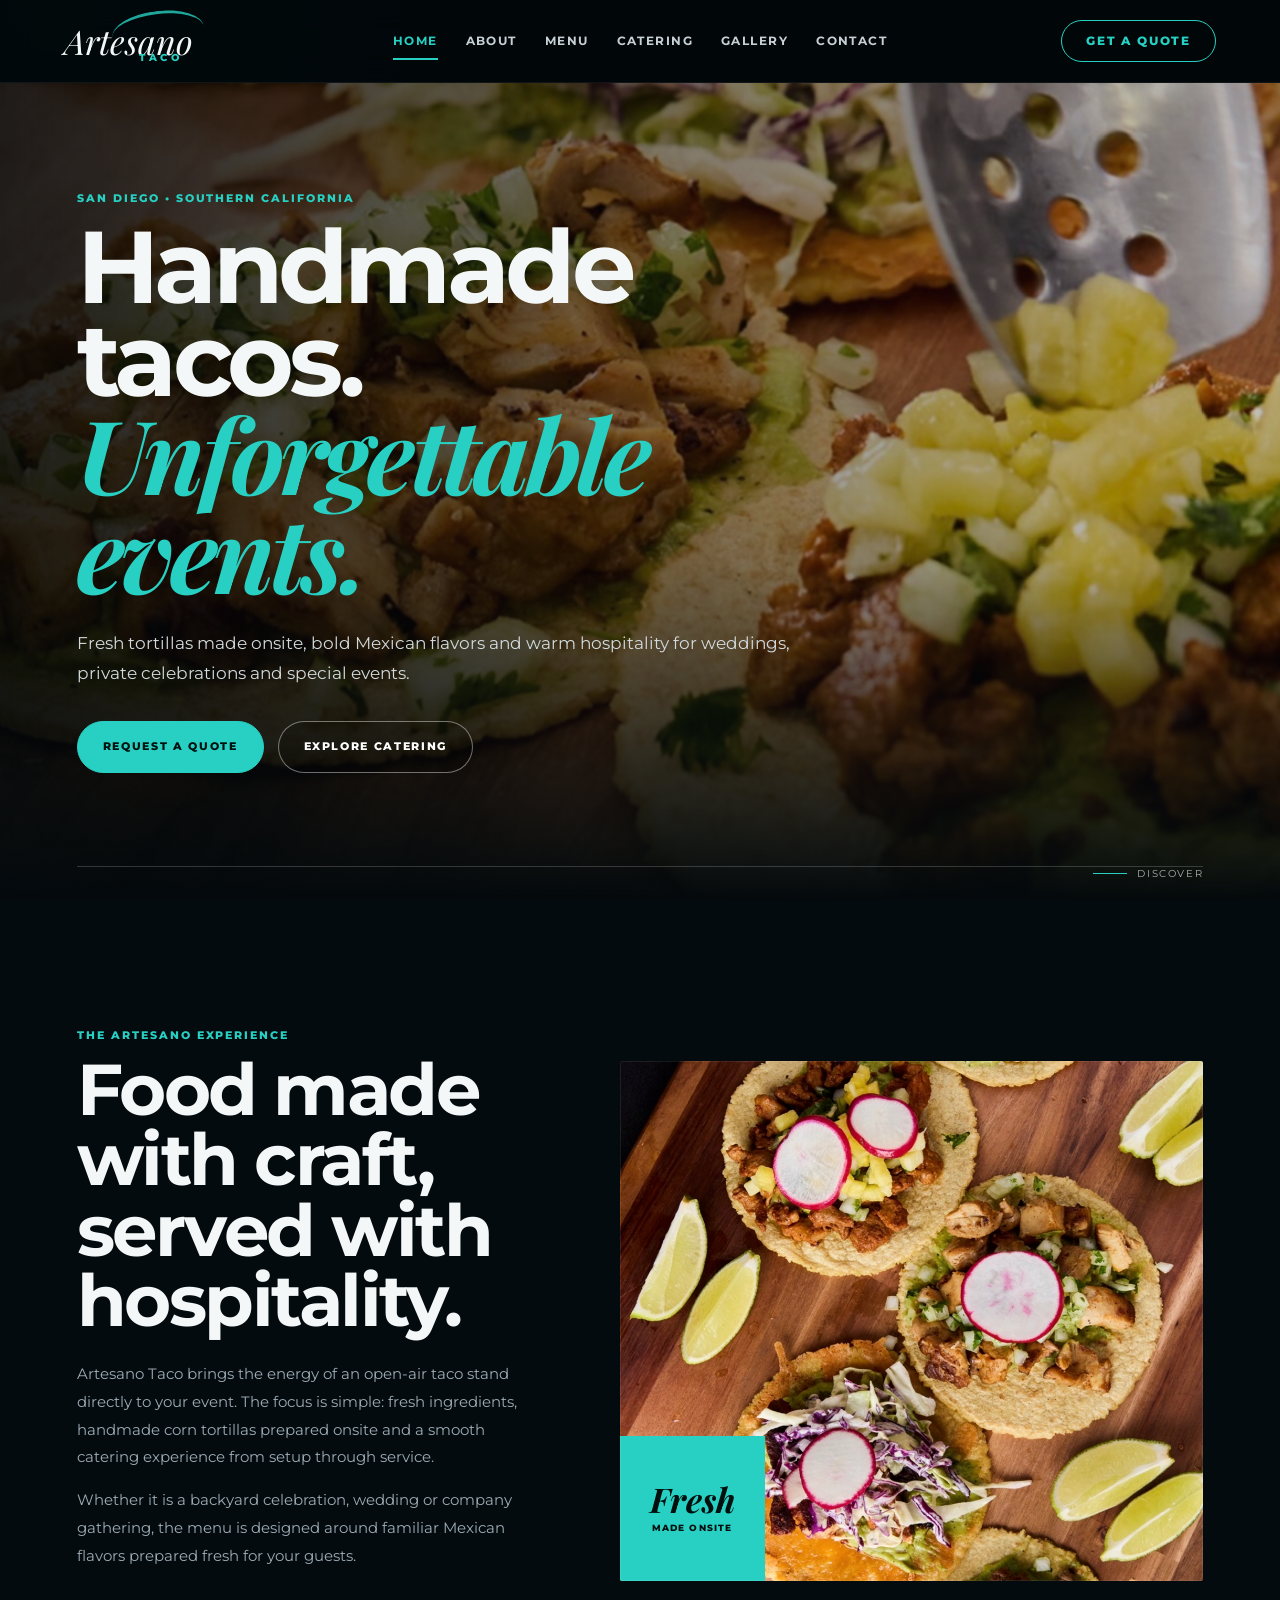
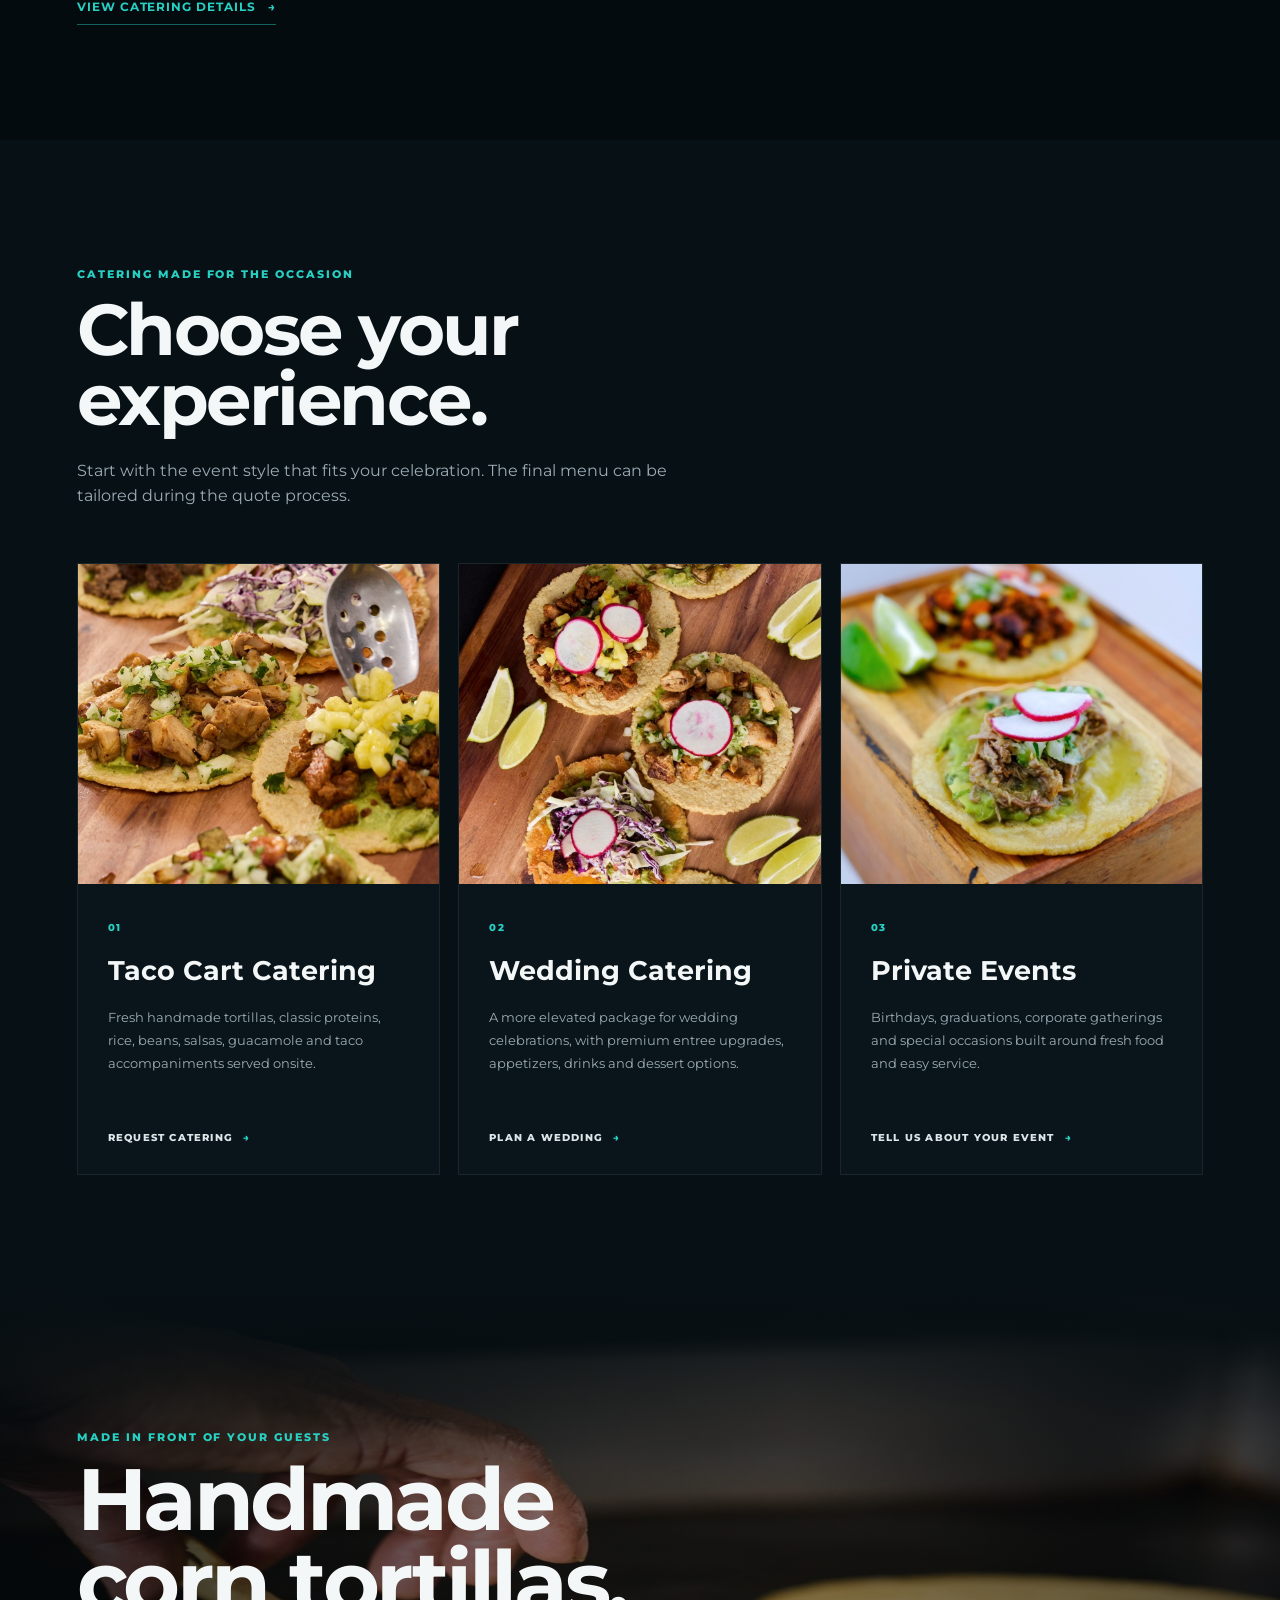
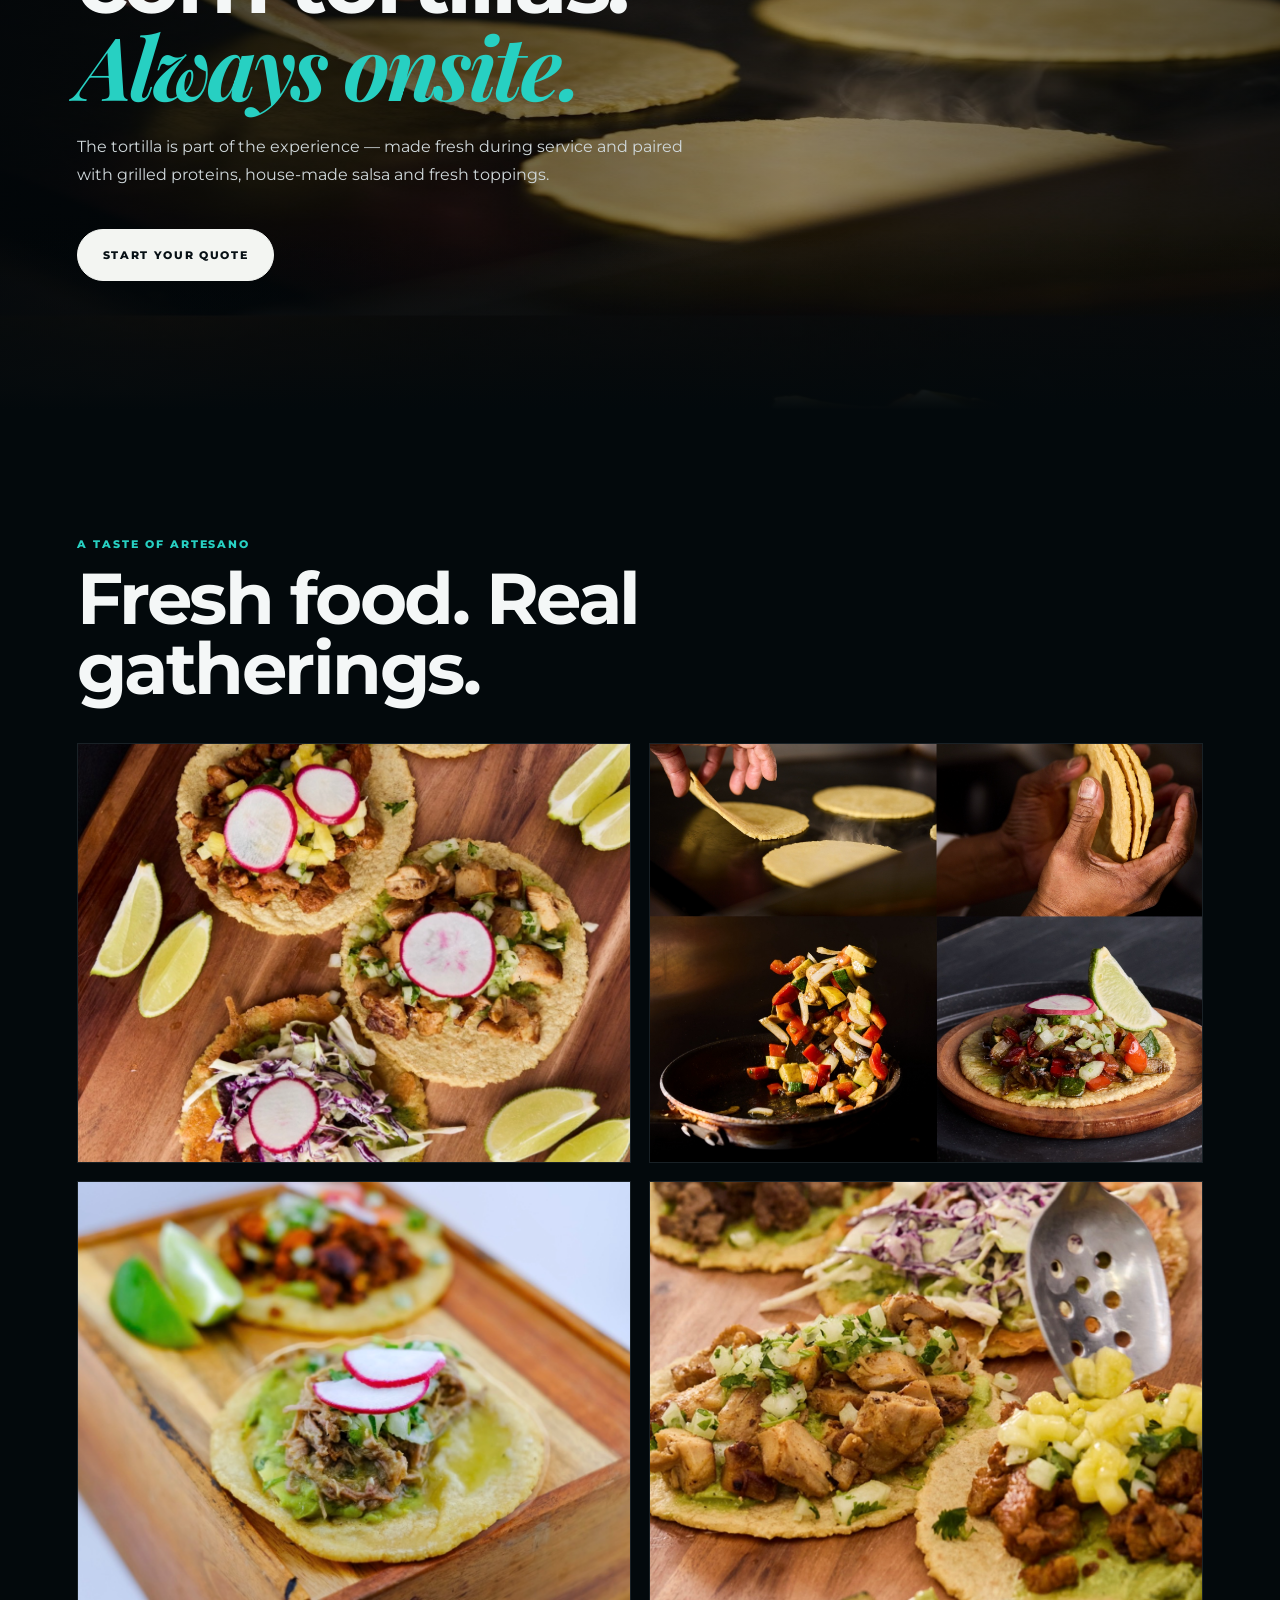
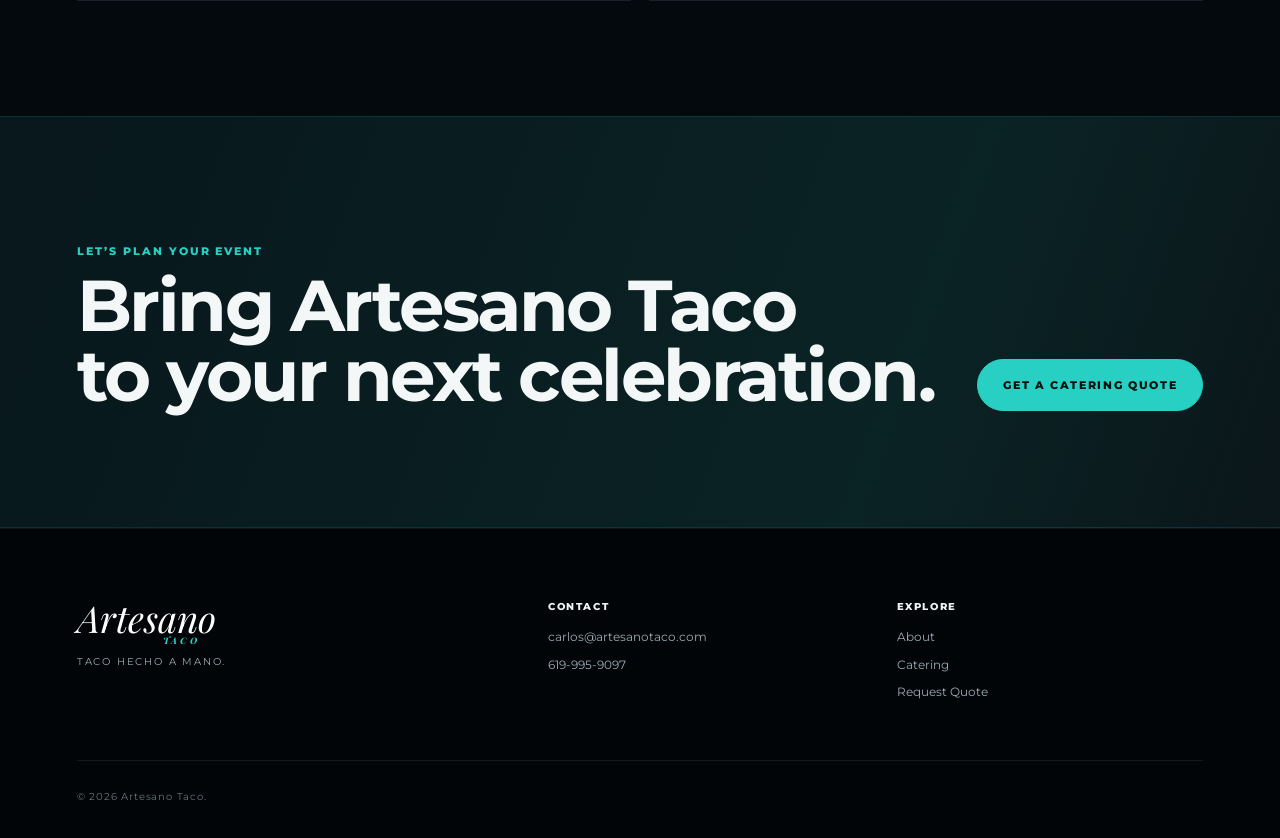
==== commit fc9a3d69: "demo v3" ====
--- a/index.html
+++ b/index.html
@@ -1,151 +1,679 @@
 <!doctype html>
 <html lang="en">
+
 <head>
   <meta charset="utf-8" />
-  <meta name="viewport" content="width=device-width,initial-scale=1" />
-  <meta name="description" content="Artesano Taco — handmade taco catering for weddings, private events and celebrations." />
-  <title>Artesano Taco | Handmade Taco Catering</title>
-  <link rel="preconnect" href="https://fonts.googleapis.com">
-  <link rel="preconnect" href="https://fonts.gstatic.com" crossorigin>
-  <link href="https://fonts.googleapis.com/css2?family=Montserrat:wght@400;500;600;700;800&family=Playfair+Display:ital,wght@1,700&display=swap" rel="stylesheet">
-  <link rel="stylesheet" href="styles.css" />
+
+  <meta
+    name="viewport"
+    content="width=device-width, initial-scale=1"
+  />
+
+  <meta
+    name="description"
+    content="Artesano Taco — handmade taco catering for weddings, private events and celebrations."
+  />
+
+  <title>
+    Artesano Taco | Handmade Taco Catering
+  </title>
+
+  <link
+    rel="preconnect"
+    href="https://fonts.googleapis.com"
+  >
+
+  <link
+    rel="preconnect"
+    href="https://fonts.gstatic.com"
+    crossorigin
+  >
+
+  <link
+    href="https://fonts.googleapis.com/css2?family=Montserrat:wght@400;500;600;700;800&family=Playfair+Display:ital,wght@1,700&display=swap"
+    rel="stylesheet"
+  >
+
+  <link
+    rel="stylesheet"
+    href="styles.css"
+  >
 </head>
+
+
 <body>
+
+  <!-- ==============================
+       HEADER
+  =============================== -->
+
   <header class="site-header">
-    <a class="brand" href="index.html" aria-label="Artesano Taco home">
-      <span class="brand-mark" aria-hidden="true"></span>
-      <span class="brand-word">Artesano</span>
-      <span class="brand-sub">TACO</span>
+
+    <a
+      class="brand"
+      href="index.html"
+      aria-label="Artesano Taco home"
+    >
+      <span
+        class="brand-mark"
+        aria-hidden="true"
+      ></span>
+
+      <span class="brand-word">
+        Artesano
+      </span>
+
+      <span class="brand-sub">
+        TACO
+      </span>
     </a>
 
-    <button class="nav-toggle" type="button" aria-expanded="false" aria-controls="site-nav">
-      <span></span><span></span><span></span><span class="sr-only">Toggle navigation</span>
+
+    <button
+      class="nav-toggle"
+      type="button"
+      aria-expanded="false"
+      aria-controls="site-nav"
+    >
+      <span></span>
+      <span></span>
+      <span></span>
+
+      <span class="sr-only">
+        Toggle navigation
+      </span>
     </button>
 
-    <nav id="site-nav" class="site-nav" aria-label="Primary navigation">
-      <a class="active" href="#top">Home</a>
-      <a href="#about">About</a>
-      <a href="#menu">Menu</a>
-      <a href="catering.html">Catering</a>
-      <a href="#gallery">Gallery</a>
-      <a href="#contact">Contact</a>
+
+    <nav
+      id="site-nav"
+      class="site-nav"
+      aria-label="Primary navigation"
+    >
+      <a
+        class="active"
+        href="#top"
+      >
+        Home
+      </a>
+
+      <a href="#about">
+        About
+      </a>
+
+      <a href="#menu">
+        Menu
+      </a>
+
+      <a href="catering.html">
+        Catering
+      </a>
+
+      <a href="#gallery">
+        Gallery
+      </a>
+
+      <a href="#contact">
+        Contact
+      </a>
     </nav>
 
-    <a class="header-cta" href="catering.html#quote">Get a Quote</a>
+
+    <a
+      class="header-cta"
+      href="catering.html#quote"
+    >
+      Get a Quote
+    </a>
+
   </header>
 
+
+
   <main id="top">
+
+
+    <!-- ==============================
+         HERO
+    =============================== -->
+
     <section class="home-hero">
-      <div class="home-hero-media" aria-hidden="true"></div>
-      <div class="home-hero-vignette" aria-hidden="true"></div>
+
+      <div
+        class="home-hero-media"
+        aria-hidden="true"
+      ></div>
+
+      <div
+        class="home-hero-vignette"
+        aria-hidden="true"
+      ></div>
+
+
       <div class="home-hero-copy reveal">
-        <p class="eyebrow">San Diego • Southern California</p>
-        <h1>Handmade tacos.<br><em>Unforgettable events.</em></h1>
-        <p class="hero-lede">Fresh tortillas made onsite, bold Mexican flavors and warm hospitality for weddings, private celebrations and special events.</p>
+
+        <p class="eyebrow">
+          San Diego • Southern California
+        </p>
+
+        <h1>
+          Handmade tacos.
+          <br>
+
+          <em>
+            Unforgettable events.
+          </em>
+        </h1>
+
+
+        <p class="hero-lede">
+          Fresh tortillas made onsite, bold Mexican
+          flavors and warm hospitality for weddings,
+          private celebrations and special events.
+        </p>
+
+
         <div class="hero-actions">
-          <a class="button button-primary" href="catering.html#quote">Request a Quote</a>
-          <a class="button button-ghost" href="#menu">Explore Catering</a>
+
+          <a
+            class="button button-primary"
+            href="catering.html#quote"
+          >
+            Request a Quote
+          </a>
+
+          <a
+            class="button button-ghost"
+            href="#menu"
+          >
+            Explore Catering
+          </a>
+
         </div>
-      </div>
-      <a class="scroll-cue" href="#about" aria-label="Scroll to about section"><span></span>Discover</a>
+
+      </div>
+
+
+      <a
+        class="scroll-cue"
+        href="#about"
+        aria-label="Scroll to about section"
+      >
+        <span></span>
+
+        Discover
+      </a>
+
     </section>
 
-    <section id="about" class="split-section section-pad">
+
+
+    <!-- ==============================
+         ABOUT
+    =============================== -->
+
+    <section
+      id="about"
+      class="split-section section-pad"
+    >
+
       <div class="split-copy reveal">
-        <p class="eyebrow">The Artesano experience</p>
-        <h2>Food made with craft,<br>served with hospitality.</h2>
-        <p>Artesano Taco brings the energy of an open-air taco stand directly to your event. The focus is simple: fresh ingredients, handmade corn tortillas prepared onsite and a smooth catering experience from setup through service.</p>
-        <p>Whether it is a backyard celebration, wedding or company gathering, the menu is designed around familiar Mexican flavors prepared fresh for your guests.</p>
-        <a class="text-link" href="catering.html">View catering details <span>→</span></a>
-      </div>
-      <div class="split-image image-frame reveal" data-parallax="0.08">
-        <img src="https://images.unsplash.com/photo-1551504734-5ee1c4a1479b?auto=format&fit=crop&w=1400&q=85" alt="Fresh tacos prepared for an event" />
-        <div class="image-badge"><strong>Fresh</strong><span>made onsite</span></div>
-      </div>
+
+        <p class="eyebrow">
+          The Artesano Experience
+        </p>
+
+
+        <h2>
+          Food made with craft,
+          <br>
+          served with hospitality.
+        </h2>
+
+
+        <p>
+          Artesano Taco brings the energy of an
+          open-air taco stand directly to your event.
+          The focus is simple: fresh ingredients,
+          handmade corn tortillas prepared onsite
+          and a smooth catering experience from
+          setup through service.
+        </p>
+
+
+        <p>
+          Whether it is a backyard celebration,
+          wedding or company gathering, the menu
+          is designed around familiar Mexican
+          flavors prepared fresh for your guests.
+        </p>
+
+
+        <a
+          class="text-link"
+          href="catering.html"
+        >
+          View catering details
+
+          <span>
+            →
+          </span>
+        </a>
+
+      </div>
+
+
+      <div
+        class="split-image image-frame reveal"
+        data-parallax="0.08"
+      >
+
+        <img
+          src="images/artesano-01.jpg"
+          alt="Fresh Artesano Taco gourmet tacos"
+        >
+
+
+        <div class="image-badge">
+
+          <strong>
+            Fresh
+          </strong>
+
+          <span>
+            made onsite
+          </span>
+
+        </div>
+
+      </div>
+
     </section>
 
-    <section id="menu" class="service-section section-pad">
+
+
+    <!-- ==============================
+         CATERING SERVICES
+    =============================== -->
+
+    <section
+      id="menu"
+      class="service-section section-pad"
+    >
+
       <div class="section-title reveal">
-        <p class="eyebrow">Catering made for the occasion</p>
-        <h2>Choose your experience.</h2>
-        <p>Start with the event style that fits your celebration. The final menu can be tailored during the quote process.</p>
-      </div>
+
+        <p class="eyebrow">
+          Catering made for the occasion
+        </p>
+
+        <h2>
+          Choose your experience.
+        </h2>
+
+        <p>
+          Start with the event style that fits your
+          celebration. The final menu can be tailored
+          during the quote process.
+        </p>
+
+      </div>
+
+
 
       <div class="service-grid">
+
+
+        <!-- Taco Cart -->
+
         <article class="service-card reveal">
-          <div class="service-photo service-photo-1"></div>
+
+          <div
+            class="service-photo service-photo-1"
+          ></div>
+
           <div class="service-card-body">
-            <span class="service-number">01</span>
-            <h3>Taco Cart Catering</h3>
-            <p>Fresh handmade tortillas, classic proteins, rice, beans, salsas, guacamole and taco accompaniments served onsite.</p>
-            <a href="catering.html#quote">Request catering <span>→</span></a>
+
+            <span class="service-number">
+              01
+            </span>
+
+            <h3>
+              Taco Cart Catering
+            </h3>
+
+            <p>
+              Fresh handmade tortillas, classic
+              proteins, rice, beans, salsas,
+              guacamole and taco accompaniments
+              served onsite.
+            </p>
+
+            <a href="catering.html#quote">
+              Request catering
+              <span>→</span>
+            </a>
+
           </div>
+
         </article>
 
+
+
+        <!-- Wedding -->
+
         <article class="service-card reveal">
-          <div class="service-photo service-photo-2"></div>
+
+          <div
+            class="service-photo service-photo-2"
+          ></div>
+
           <div class="service-card-body">
-            <span class="service-number">02</span>
-            <h3>Wedding Catering</h3>
-            <p>A more elevated package for wedding celebrations, with premium entree upgrades, appetizers, drinks and dessert options.</p>
-            <a href="catering.html#quote">Plan a wedding <span>→</span></a>
+
+            <span class="service-number">
+              02
+            </span>
+
+            <h3>
+              Wedding Catering
+            </h3>
+
+            <p>
+              A more elevated package for wedding
+              celebrations, with premium entree
+              upgrades, appetizers, drinks and
+              dessert options.
+            </p>
+
+            <a href="catering.html#quote">
+              Plan a wedding
+              <span>→</span>
+            </a>
+
           </div>
+
         </article>
 
+
+
+        <!-- Private Events -->
+
         <article class="service-card reveal">
-          <div class="service-photo service-photo-3"></div>
+
+          <div
+            class="service-photo service-photo-3"
+          ></div>
+
           <div class="service-card-body">
-            <span class="service-number">03</span>
-            <h3>Private Events</h3>
-            <p>Birthdays, graduations, corporate gatherings and special occasions built around fresh food and easy service.</p>
-            <a href="catering.html#quote">Tell us about your event <span>→</span></a>
+
+            <span class="service-number">
+              03
+            </span>
+
+            <h3>
+              Private Events
+            </h3>
+
+            <p>
+              Birthdays, graduations, corporate
+              gatherings and special occasions
+              built around fresh food and easy
+              service.
+            </p>
+
+            <a href="catering.html#quote">
+              Tell us about your event
+              <span>→</span>
+            </a>
+
           </div>
+
         </article>
-      </div>
+
+      </div>
+
     </section>
 
+
+
+    <!-- ==============================
+         HANDMADE TORTILLAS
+    =============================== -->
+
     <section class="feature-band">
-      <div class="feature-band-bg" aria-hidden="true"></div>
+
+      <div
+        class="feature-band-bg"
+        aria-hidden="true"
+      ></div>
+
+
       <div class="feature-band-content reveal">
-        <p class="eyebrow">Made in front of your guests</p>
-        <h2>Handmade corn tortillas.<br><em>Always onsite.</em></h2>
-        <p>The tortilla is part of the experience — made fresh during service and paired with grilled proteins, house-made salsa and fresh toppings.</p>
-        <a class="button button-light" href="catering.html#quote">Start Your Quote</a>
-      </div>
+
+        <p class="eyebrow">
+          Made in front of your guests
+        </p>
+
+
+        <h2>
+          Handmade corn tortillas.
+          <br>
+
+          <em>
+            Always onsite.
+          </em>
+        </h2>
+
+
+        <p>
+          The tortilla is part of the experience —
+          made fresh during service and paired with
+          grilled proteins, house-made salsa and
+          fresh toppings.
+        </p>
+
+
+        <a
+          class="button button-light"
+          href="catering.html#quote"
+        >
+          Start Your Quote
+        </a>
+
+      </div>
+
     </section>
 
-    <section id="gallery" class="gallery-section section-pad">
+
+
+    <!-- ==============================
+         GALLERY
+    =============================== -->
+
+    <section
+      id="gallery"
+      class="gallery-section section-pad"
+    >
+
       <div class="section-title compact reveal">
-        <p class="eyebrow">A taste of Artesano</p>
-        <h2>Fresh food. Real gatherings.</h2>
-      </div>
+
+        <p class="eyebrow">
+          A Taste of Artesano
+        </p>
+
+        <h2>
+          Fresh food. Real gatherings.
+        </h2>
+
+      </div>
+
+
+
       <div class="gallery-grid">
-        <figure class="gallery-item gallery-tall reveal"><img src="https://images.unsplash.com/photo-1565299585323-38d6b0865b47?auto=format&fit=crop&w=1100&q=85" alt="Tacos with fresh toppings"></figure>
-        <figure class="gallery-item reveal"><img src="https://images.unsplash.com/photo-1552332386-f8dd00dc2f85?auto=format&fit=crop&w=1100&q=85" alt="Mexican food spread"></figure>
-        <figure class="gallery-item reveal"><img src="https://images.unsplash.com/photo-1570461226513-e08b58a52c53?auto=format&fit=crop&w=1100&q=85" alt="Taco ingredients"></figure>
-        <figure class="gallery-item gallery-wide reveal"><img src="https://images.unsplash.com/photo-1547592180-85f173990554?auto=format&fit=crop&w=1400&q=85" alt="Fresh food prepared for guests"></figure>
-      </div>
+
+
+        <figure class="gallery-item reveal">
+
+          <img
+            src="images/artesano-01.jpg"
+            alt="Artesano Taco gourmet taco spread"
+          >
+
+        </figure>
+
+
+
+        <figure class="gallery-item reveal">
+
+          <img
+            src="images/artesano-02.jpg"
+            alt="Handmade tortillas and taco preparation"
+          >
+
+        </figure>
+
+
+
+        <figure class="gallery-item reveal">
+
+          <img
+            src="images/artesano-03.jpg"
+            alt="Fresh gourmet tacos"
+          >
+
+        </figure>
+
+
+
+        <figure class="gallery-item reveal">
+
+          <img
+            src="images/artesano-04.jpg"
+            alt="Artesano Taco catering spread"
+          >
+
+        </figure>
+
+
+      </div>
+
     </section>
 
+
+
+    <!-- ==============================
+         QUOTE CTA
+    =============================== -->
+
     <section class="quote-cta section-pad reveal">
+
       <div>
-        <p class="eyebrow">Let’s plan your event</p>
-        <h2>Bring Artesano Taco<br>to your next celebration.</h2>
-      </div>
-      <a class="button button-primary" href="catering.html#quote">Get a Catering Quote</a>
+
+        <p class="eyebrow">
+          Let’s plan your event
+        </p>
+
+        <h2>
+          Bring Artesano Taco
+          <br>
+          to your next celebration.
+        </h2>
+
+      </div>
+
+
+      <a
+        class="button button-primary"
+        href="catering.html#quote"
+      >
+        Get a Catering Quote
+      </a>
+
     </section>
+
   </main>
 
-  <footer id="contact" class="site-footer">
+
+
+  <!-- ==============================
+       FOOTER
+  =============================== -->
+
+  <footer
+    id="contact"
+    class="site-footer"
+  >
+
     <div class="footer-brand">
-      <span class="brand-word">Artesano</span><span class="brand-sub footer-sub">TACO</span>
-      <p>Taco hecho a mano.</p>
+
+      <span class="brand-word">
+        Artesano
+      </span>
+
+      <span class="brand-sub footer-sub">
+        TACO
+      </span>
+
+      <p>
+        Taco hecho a mano.
+      </p>
+
     </div>
-    <div><span class="footer-label">Contact</span><a href="mailto:carlos@artesanotaco.com">carlos@artesanotaco.com</a><a href="tel:+16199959097">619-995-9097</a></div>
-    <div><span class="footer-label">Explore</span><a href="#about">About</a><a href="catering.html">Catering</a><a href="catering.html#quote">Request Quote</a></div>
-    <div class="footer-bottom">© <span id="year"></span> Artesano Taco. Demo redesign.</div>
+
+
+
+    <div>
+
+      <span class="footer-label">
+        Contact
+      </span>
+
+      <a href="mailto:carlos@artesanotaco.com">
+        carlos@artesanotaco.com
+      </a>
+
+      <a href="tel:+16199959097">
+        619-995-9097
+      </a>
+
+    </div>
+
+
+
+    <div>
+
+      <span class="footer-label">
+        Explore
+      </span>
+
+      <a href="#about">
+        About
+      </a>
+
+      <a href="catering.html">
+        Catering
+      </a>
+
+      <a href="catering.html#quote">
+        Request Quote
+      </a>
+
+    </div>
+
+
+
+    <div class="footer-bottom">
+
+      © <span id="year"></span>
+      Artesano Taco.
+
+    </div>
+
   </footer>
 
+
   <script src="script.js"></script>
+
 </body>
-</html>
+
+</html>
--- a/styles.css
+++ b/styles.css
@@ -543,7 +543,7 @@
   z-index: -3;
   background:
     linear-gradient(90deg, rgba(1,5,7,.86) 0%, rgba(1,5,7,.48) 48%, rgba(1,5,7,.16) 100%),
-    url('https://images.unsplash.com/photo-1552332386-f8dd00dc2f85?auto=format&fit=crop&w=2200&q=88') center/cover no-repeat;
+    url('images/artesano-04.jpg') 58% 48% / cover no-repeat;
   transform: scale(1.045) translate3d(calc(var(--hero-x, 0px) * .12), calc(var(--hero-y, 0px) * .10), 0);
   transition: transform 1.2s cubic-bezier(.2,.7,.2,1);
 }
@@ -652,9 +652,9 @@
 }
 .text-link span { transition: transform .22s ease; }
 .text-link:hover span { transform: translateX(5px); }
-.image-frame { position: relative; min-height: 620px; overflow: hidden; border-radius: 2px; }
+.image-frame { position: relative; height: clamp(420px, 44vw, 520px); min-height: 0; overflow: hidden; border-radius: 2px; }
 .image-frame::after { content:""; position:absolute; inset:0; box-shadow: inset 0 0 0 1px rgba(255,255,255,.08); pointer-events:none; }
-.image-frame img { width:100%; height:100%; min-height:620px; object-fit:cover; transform: scale(1.035); filter: saturate(.92) contrast(1.03); }
+.image-frame img { width:100%; height:100%; min-height:0; object-fit:cover; object-position:50% 46%; transform: scale(1.01); filter:saturate(.96) contrast(1.03); }
 .image-badge {
   position:absolute;
   left:0;
@@ -676,11 +676,11 @@
 .section-title.compact { margin-bottom: 38px; }
 .service-grid { display:grid; grid-template-columns:repeat(3,minmax(0,1fr)); gap:18px; }
 .service-card { overflow:hidden; background:#0a151b; border:1px solid rgba(255,255,255,.07); }
-.service-photo { min-height:320px; background-size:cover; background-position:center; filter:saturate(.9); transition: transform .8s cubic-bezier(.2,.7,.2,1), filter .5s ease; }
+.service-photo { min-height:320px; background-size:cover; background-repeat:no-repeat; filter:saturate(.94) contrast(1.02); transition: transform .8s cubic-bezier(.2,.7,.2,1), filter .5s ease; }
 .service-card:hover .service-photo { transform: scale(1.035); filter:saturate(1.03); }
-.service-photo-1 { background-image:url('https://images.unsplash.com/photo-1565299585323-38d6b0865b47?auto=format&fit=crop&w=1100&q=84'); }
-.service-photo-2 { background-image:url('https://images.unsplash.com/photo-1551504734-5ee1c4a1479b?auto=format&fit=crop&w=1100&q=84'); }
-.service-photo-3 { background-image:url('https://images.unsplash.com/photo-1547592180-85f173990554?auto=format&fit=crop&w=1100&q=84'); }
+.service-photo-1 { background-image:url('images/artesano-04.jpg'); background-position:50% 48%; }
+.service-photo-2 { background-image:url('images/artesano-01.jpg'); background-position:50% 40%; }
+.service-photo-3 { background-image:url('images/artesano-03.jpg'); background-position:50% 55%; }
 .service-card-body { position:relative; min-height:290px; padding:30px; }
 .service-number { color:var(--teal); font-size:10px; font-weight:800; letter-spacing:.16em; }
 .service-card h3 { margin:12px 0 14px; font-size:27px; }
@@ -702,7 +702,7 @@
   z-index:-2;
   background:
     linear-gradient(90deg,rgba(2,7,10,.84),rgba(2,7,10,.38) 62%,rgba(2,7,10,.62)),
-    url('https://images.unsplash.com/photo-1562059390-a761a084768e?auto=format&fit=crop&w=2200&q=88') center/cover no-repeat;
+    url('images/artesano-02.jpg') left top / 200% 200% no-repeat;
 }
 .feature-band::after { content:""; position:absolute; inset:0; z-index:-1; background:linear-gradient(to top,#03090c 0%,transparent 25%,transparent 72%,#071015 100%); }
 .feature-band-content { width:min(760px,100%); padding:90px clamp(22px,6vw,86px); }
@@ -710,14 +710,118 @@
 .feature-band-content > p:not(.eyebrow) { max-width:650px; color:#d0d8db; line-height:1.75; }
 .feature-band .button { margin-top:24px; }
 
-.gallery-section { background:#03090c; }
-.gallery-grid { display:grid; grid-template-columns:repeat(12,1fr); grid-auto-rows:250px; gap:14px; }
-.gallery-item { margin:0; overflow:hidden; min-width:0; grid-column:span 5; }
-.gallery-item:nth-child(2), .gallery-item:nth-child(3) { grid-column:span 7; }
-.gallery-item.gallery-tall { grid-row:span 2; }
-.gallery-item.gallery-wide { grid-column:6 / -1; }
-.gallery-item img { width:100%; height:100%; object-fit:cover; filter:saturate(.88); transition:transform .8s cubic-bezier(.2,.7,.2,1),filter .5s ease; }
-.gallery-item:hover img { transform:scale(1.035); filter:saturate(1.03); }
+/* =========================================================
+   PROFESSIONAL 2x2 GALLERY
+   ========================================================= */
+
+.gallery-section {
+  background: #03090c;
+}
+
+.gallery-grid {
+  width: min(1400px, 100%);
+  margin: 0 auto;
+
+  display: grid;
+  grid-template-columns: repeat(2, minmax(0, 1fr));
+
+  gap: 18px;
+}
+
+.gallery-item {
+  margin: 0;
+
+  width: 100%;
+  height: 420px;
+
+  overflow: hidden;
+
+  background: #071015;
+
+  border: 1px solid rgba(255,255,255,.07);
+
+  position: relative;
+}
+
+.gallery-item img {
+  width: 100%;
+  height: 100%;
+
+  object-fit: cover;
+
+  display: block;
+
+  transition:
+    transform .7s cubic-bezier(.2,.7,.2,1),
+    filter .4s ease;
+
+  filter:
+    saturate(.96)
+    contrast(1.02);
+}
+
+.gallery-item:hover img {
+  transform: scale(1.025);
+
+  filter:
+    saturate(1.03)
+    contrast(1.03);
+}
+
+
+/* IMAGE POSITIONING */
+
+/* Photo 1 */
+.gallery-item:nth-child(1) img {
+  object-position: 50% 43%;
+}
+
+/* Photo 2 */
+.gallery-item:nth-child(2) img {
+  object-position: 50% 50%;
+}
+
+/* Photo 3 */
+.gallery-item:nth-child(3) img {
+  object-position: 50% 50%;
+}
+
+/* Photo 4 */
+.gallery-item:nth-child(4) img {
+  object-position: 50% 42%;
+}
+
+
+/* TABLET */
+
+@media (max-width: 900px) {
+
+  .gallery-item {
+    height: 340px;
+  }
+
+}
+
+
+/* MOBILE */
+
+@media (max-width: 650px) {
+
+  .gallery-grid {
+    grid-template-columns: 1fr;
+    gap: 14px;
+  }
+
+  .gallery-item {
+    height: 300px;
+  }
+
+}
+.gallery-item:nth-child(1) img { object-position:50% 42%; }
+.gallery-item:nth-child(2) img { object-position:center; }
+.gallery-item:nth-child(3) img { object-position:50% 52%; }
+.gallery-item:nth-child(4) img { object-position:50% 42%; }
+.gallery-item:hover img { transform:scale(1.025); filter:saturate(1.03); }
 
 .quote-cta {
   display:flex;
@@ -751,24 +855,26 @@
   .home-hero { min-height:760px; }
   .split-section { grid-template-columns:1fr; }
   .split-copy { max-width:760px; }
-  .image-frame, .image-frame img { min-height:540px; }
+  .image-frame { height:500px; }
+  .image-frame img { min-height:0; }
   .service-grid { grid-template-columns:1fr; }
   .service-card { display:grid; grid-template-columns:.95fr 1.05fr; }
   .service-photo { min-height:360px; }
-  .gallery-grid { grid-auto-rows:210px; }
+  .gallery-grid { grid-template-columns:repeat(2,minmax(0,1fr)); }
   .site-footer { grid-template-columns:1.2fr 1fr 1fr; }
 }
 
 @media (max-width: 720px) {
   .home-hero { min-height:720px; align-items:center; }
-  .home-hero-media { background-position:62% center; }
+  .home-hero-media { background-position:52% 44%; }
   .home-hero-copy { padding-top:70px; padding-bottom:100px; }
   .home-hero h1 { font-size:clamp(52px,14vw,78px); }
   .hero-actions { flex-direction:column; align-items:flex-start; }
   .button { width:100%; max-width:320px; }
   .scroll-cue { display:none; }
   .section-pad { padding:78px 20px; }
-  .image-frame, .image-frame img { min-height:440px; }
+  .image-frame { height:390px; }
+  .image-frame img { min-height:0; }
   .image-badge { width:110px; height:110px; }
   .image-badge strong { font-size:27px; }
   .service-card { grid-template-columns:1fr; }
@@ -776,9 +882,9 @@
   .service-card-body { min-height:260px; }
   .feature-band { min-height:660px; }
   .feature-band-content { padding:80px 20px; }
-  .gallery-grid { grid-template-columns:1fr; grid-auto-rows:280px; }
-  .gallery-item, .gallery-item:nth-child(2), .gallery-item:nth-child(3), .gallery-item.gallery-wide { grid-column:auto; grid-row:auto; }
-  .gallery-item.gallery-tall { grid-row:auto; }
+  .gallery-grid { grid-template-columns:1fr; gap:12px; }
+  .gallery-item:nth-child(1), .gallery-item:nth-child(2), .gallery-item:nth-child(3), .gallery-item:nth-child(4) { aspect-ratio:auto; }
+  .gallery-item img { height:auto; object-fit:contain; }
   .quote-cta { align-items:flex-start; flex-direction:column; }
   .site-footer { grid-template-columns:1fr 1fr; padding-inline:20px; }
   .footer-brand { grid-column:1 / -1; }
@@ -790,3 +896,30 @@
   .site-footer { grid-template-columns:1fr; }
   .footer-brand, .footer-bottom { grid-column:auto; }
 }
+
+/* V5 photo-fit refinements */
+/* Handmade tortilla feature: focus on the tortilla-making quadrant of the 4-panel image. */
+.feature-band-bg {
+  background-position: left top;
+}
+
+/* Keep service-card photos visually tied to each service. */
+.service-photo-1 { /* Taco Cart Catering */
+  background-size: cover;
+}
+.service-photo-2 { /* Wedding Catering */
+  background-size: cover;
+}
+.service-photo-3 { /* Private Events */
+  background-size: cover;
+}
+
+@media (max-width: 720px) {
+  .feature-band-bg {
+    background-size: 230% 230%;
+    background-position: 4% 5%;
+  }
+  .image-frame {
+    height: 360px;
+  }
+}
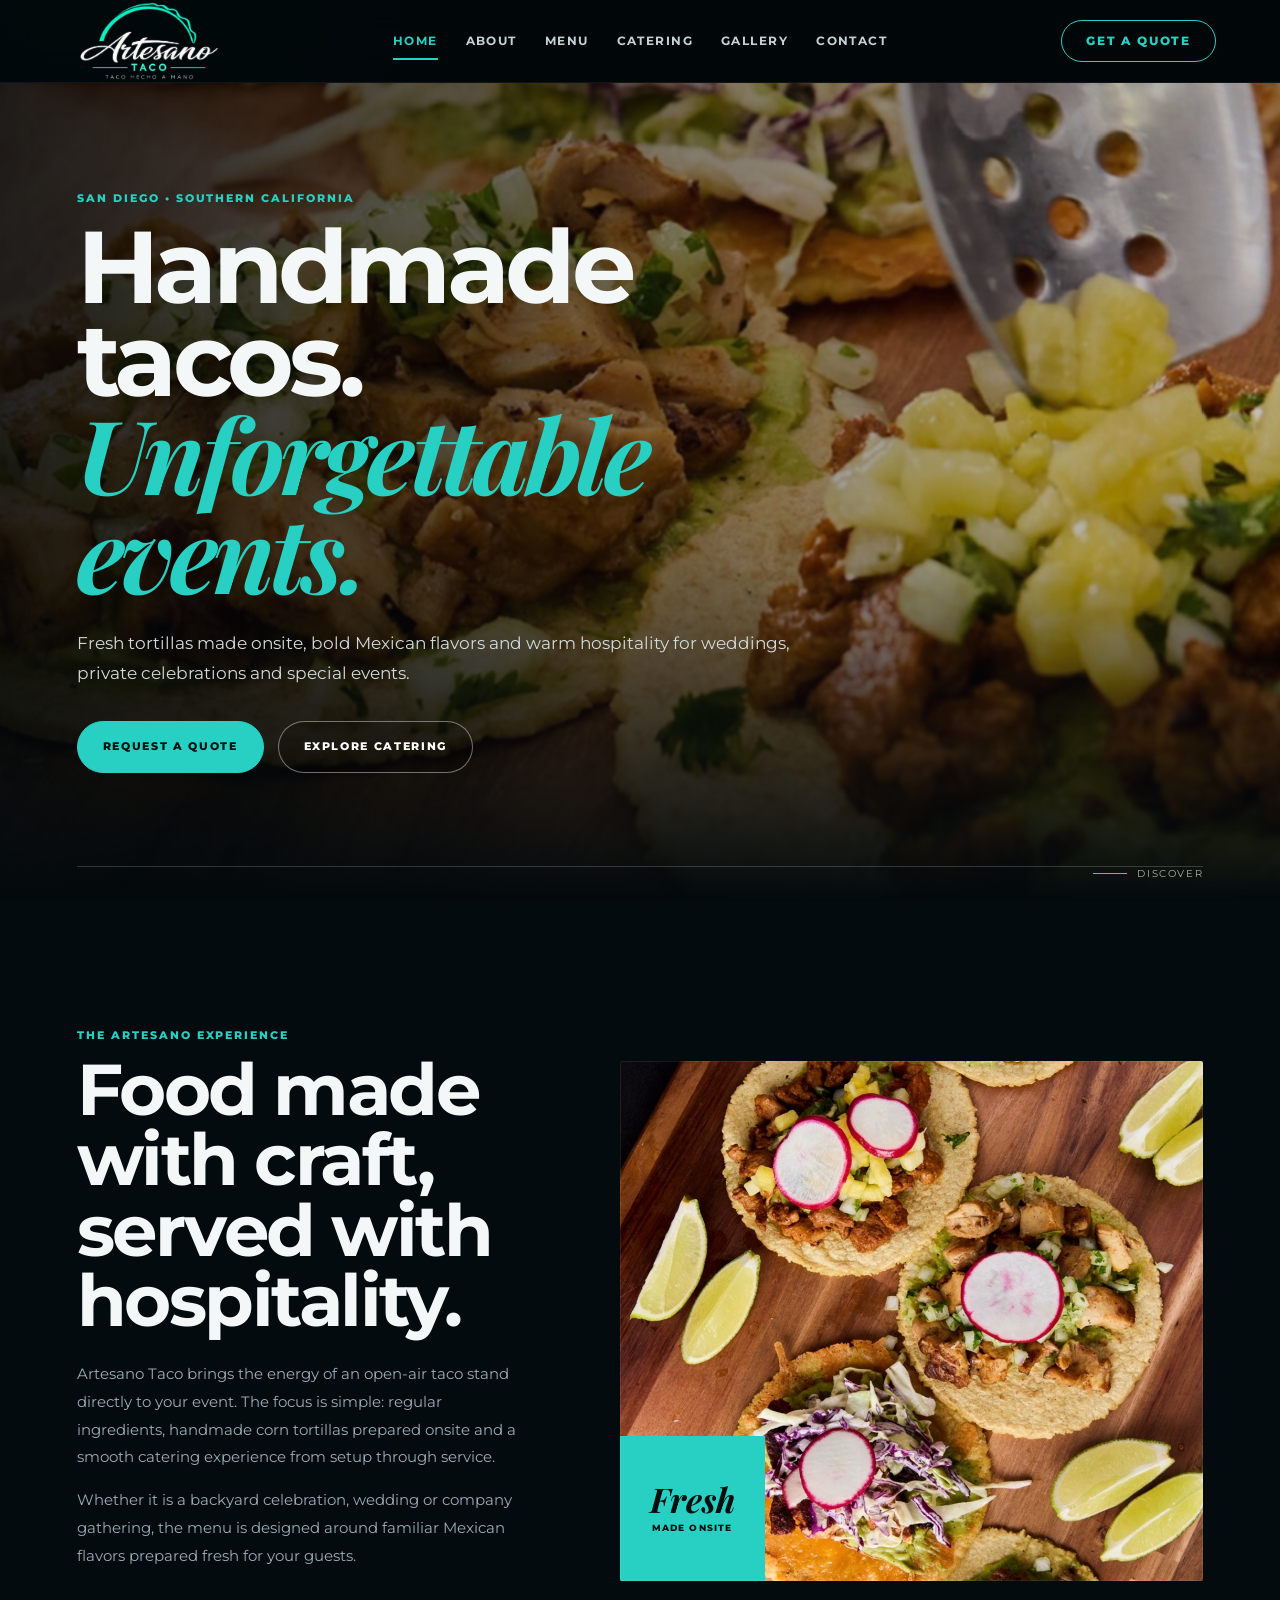
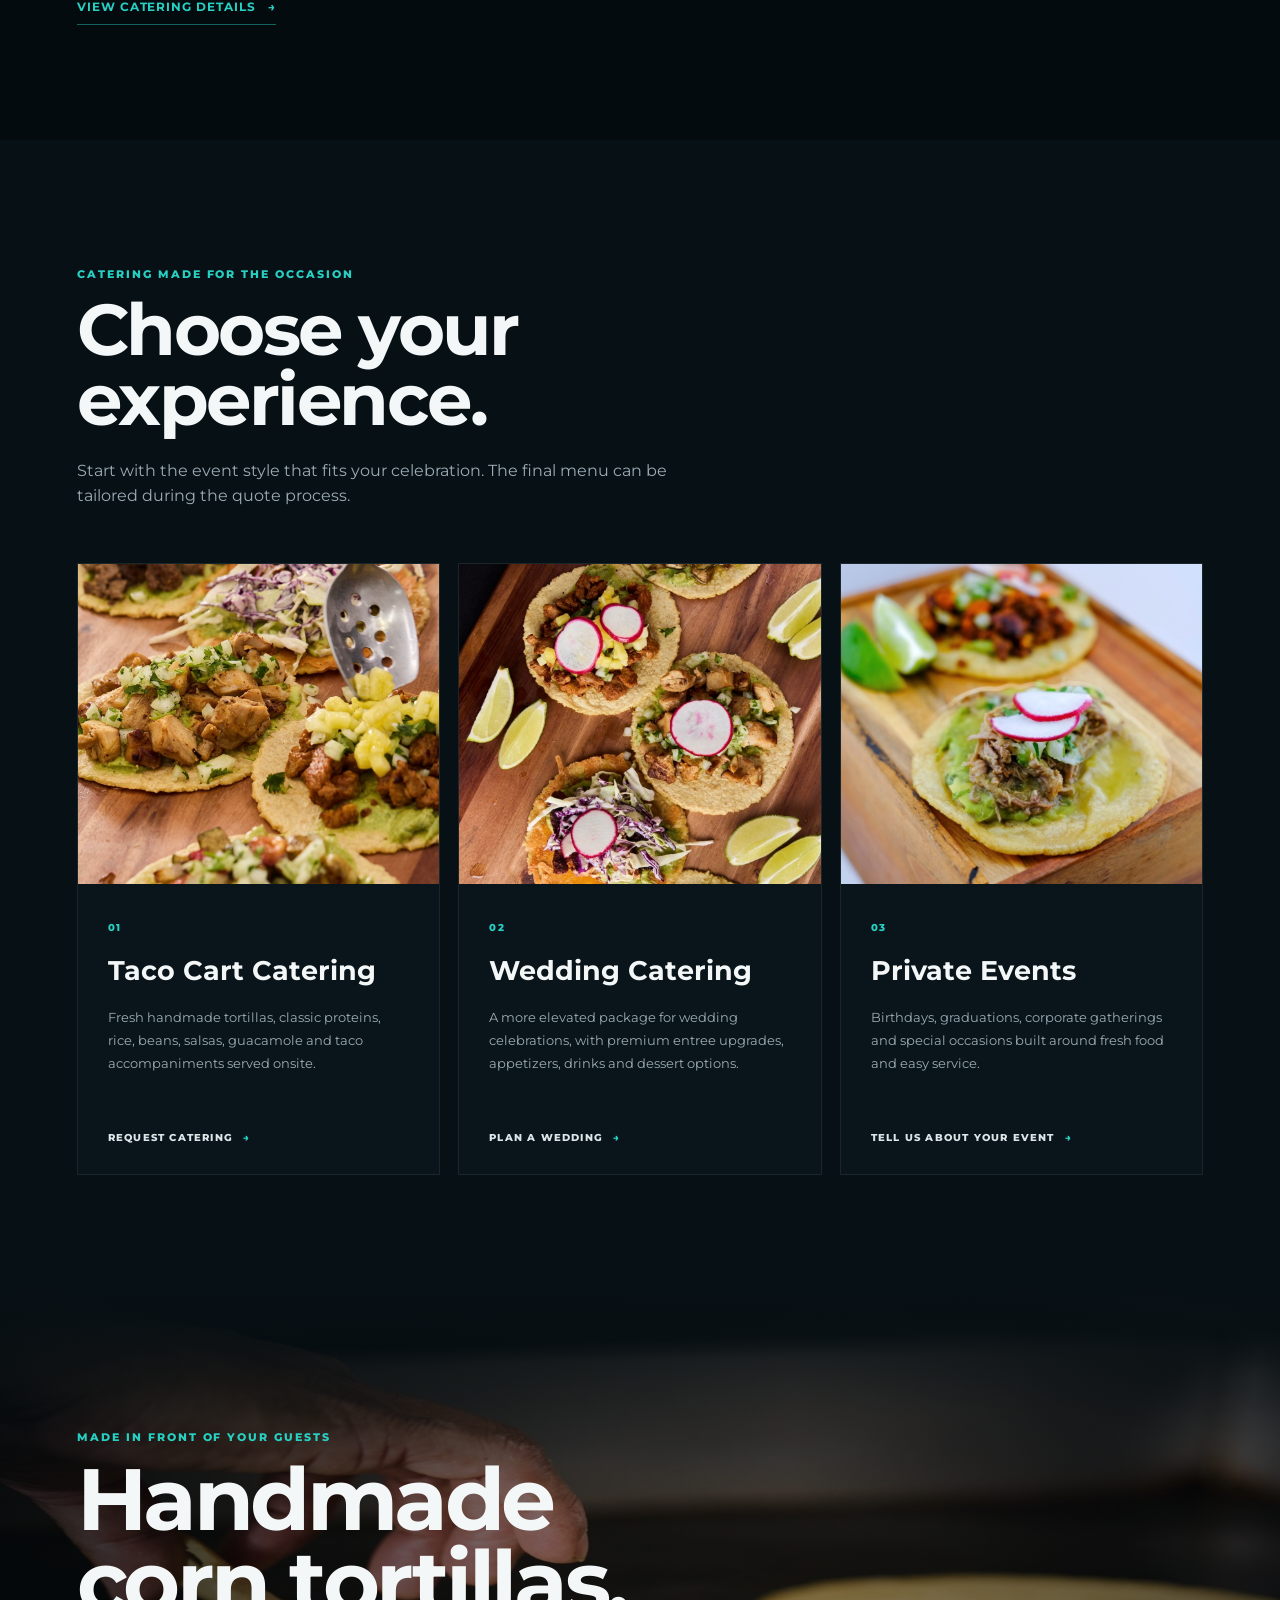
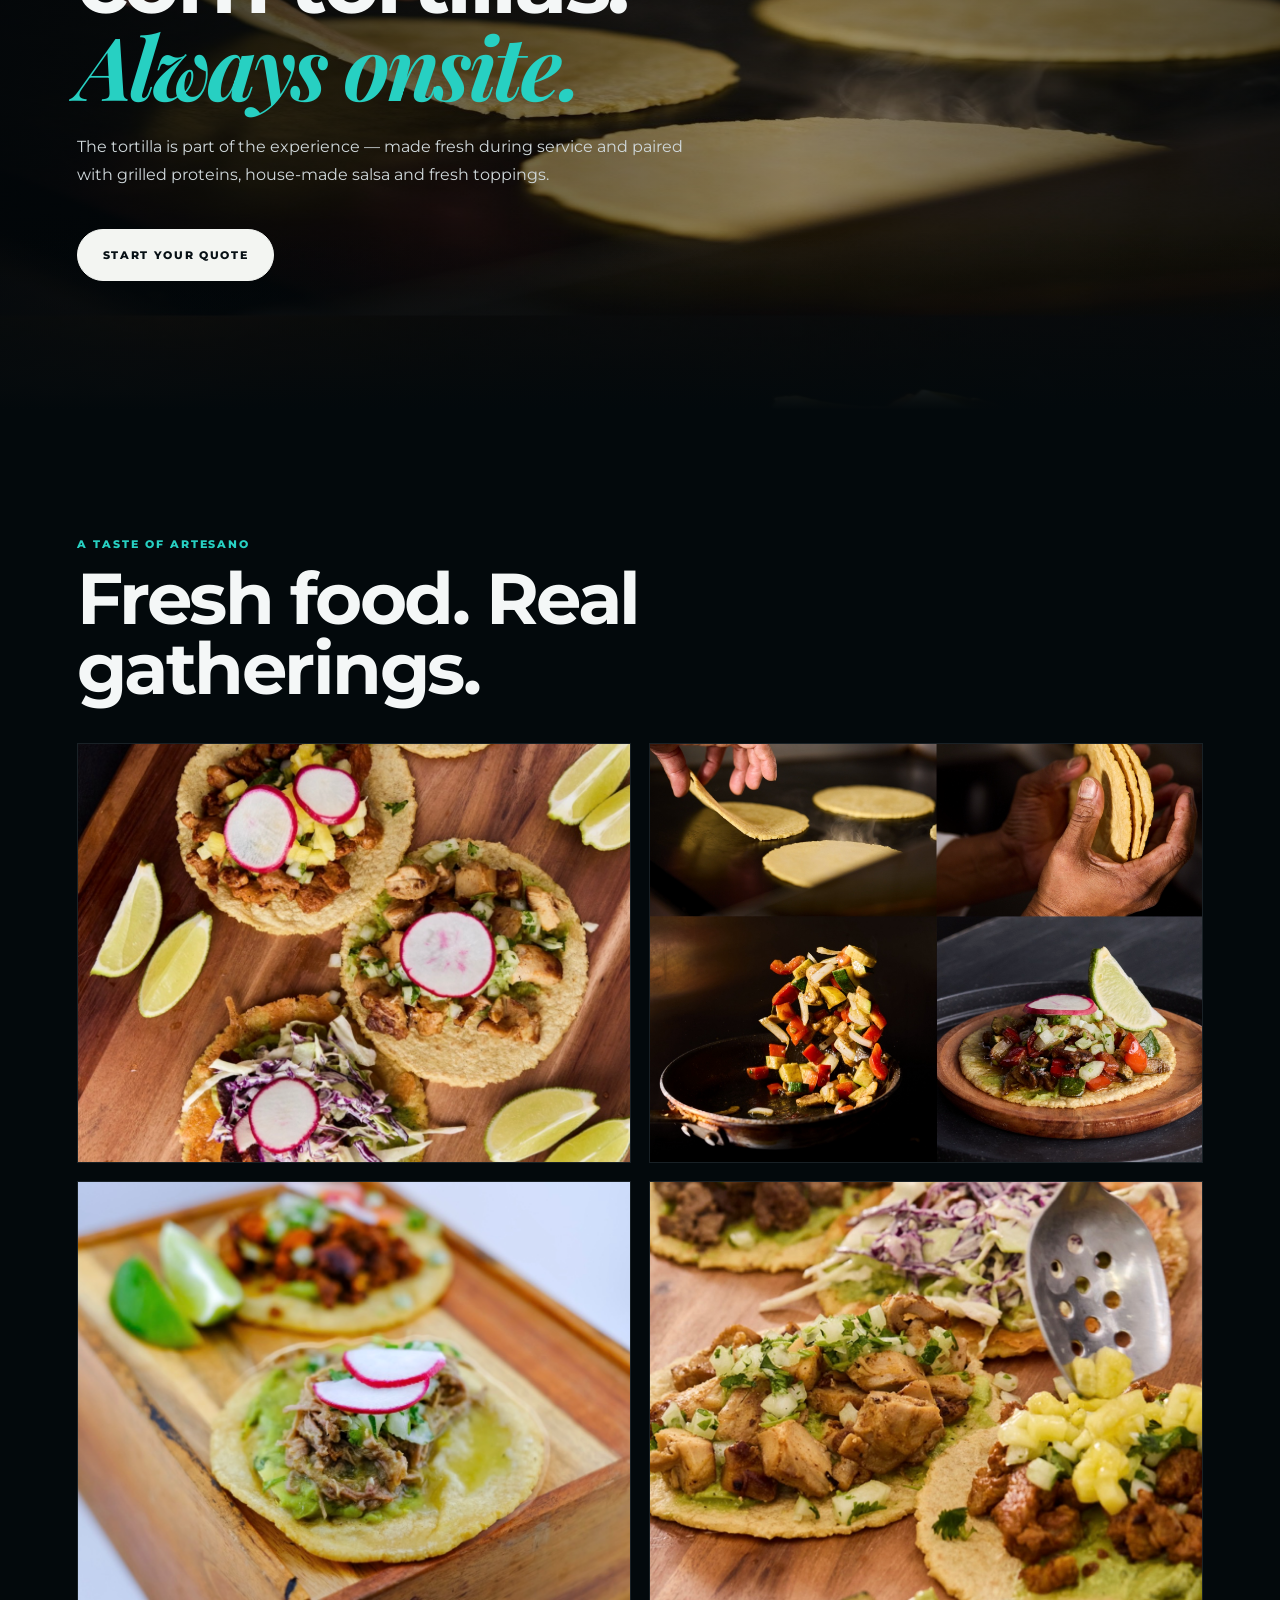
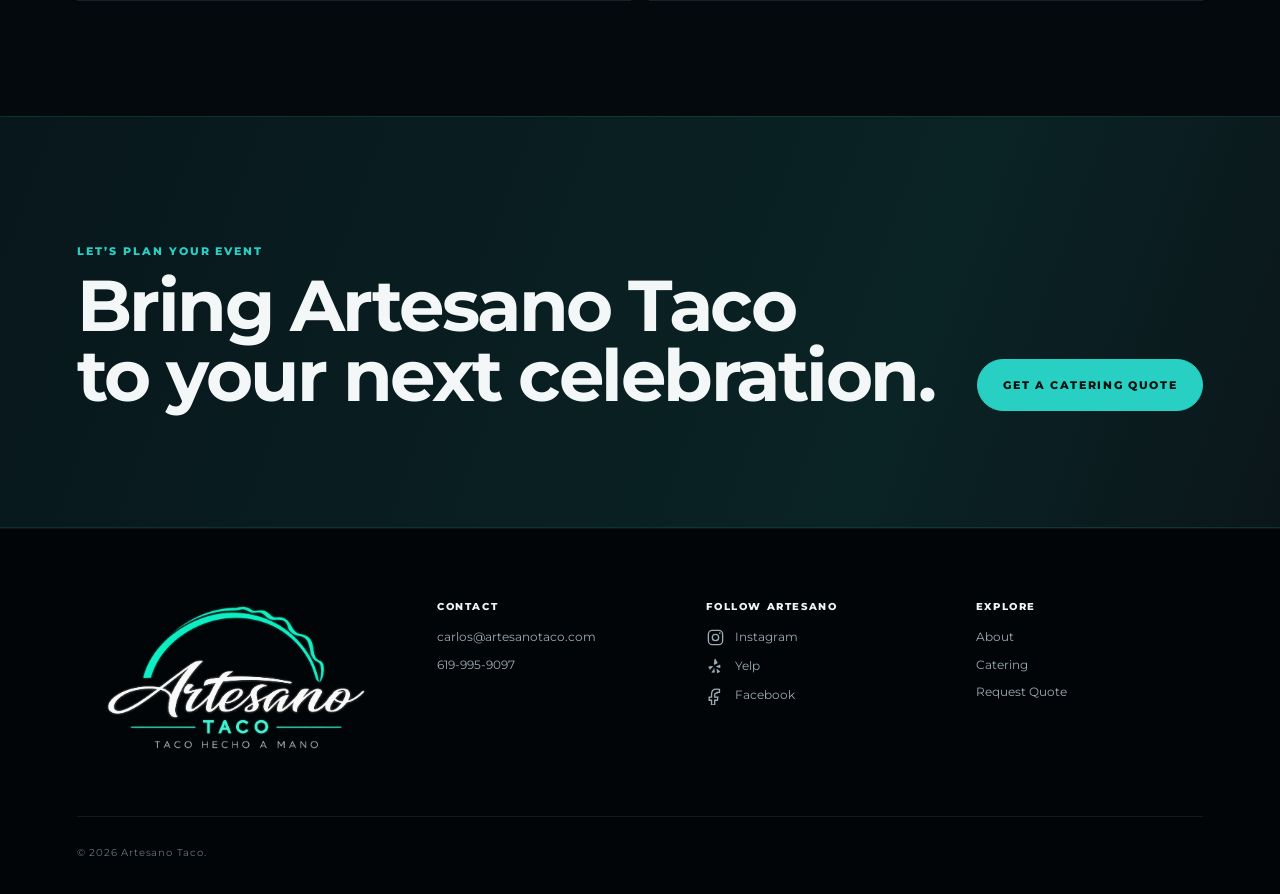
==== commit e14d9edb: "current updates" ====
--- a/index.html
+++ b/index.html
@@ -1,679 +1,285 @@
 <!doctype html>
 <html lang="en">
-
 <head>
   <meta charset="utf-8" />
-
-  <meta
-    name="viewport"
-    content="width=device-width, initial-scale=1"
-  />
-
-  <meta
-    name="description"
-    content="Artesano Taco — handmade taco catering for weddings, private events and celebrations."
-  />
-
-  <title>
-    Artesano Taco | Handmade Taco Catering
-  </title>
-
-  <link
-    rel="preconnect"
-    href="https://fonts.googleapis.com"
+  <meta name="viewport" content="width=device-width,initial-scale=1" />
+  <meta name="description" content="Artesano Taco — handmade taco catering for weddings, private events and celebrations." />
+  <title>Artesano Taco | Handmade Taco Catering</title>
+  <link rel="preconnect" href="https://fonts.googleapis.com">
+  <link rel="preconnect" href="https://fonts.gstatic.com" crossorigin>
+  <link href="https://fonts.googleapis.com/css2?family=Montserrat:wght@400;500;600;700;800&family=Playfair+Display:ital,wght@1,700&display=swap" rel="stylesheet">
+  <link rel="stylesheet" href="styles.css" />
+</head>
+<body>
+  <header class="site-header">
+    <a class="brand brand-logo" href="index.html" aria-label="Artesano Taco home">
+      <img src="images/artesano-logo.png" alt="Artesano Taco - Taco Hecho a Mano">
+    </a>
+
+    <button class="nav-toggle" type="button" aria-expanded="false" aria-controls="site-nav">
+      <span></span><span></span><span></span><span class="sr-only">Toggle navigation</span>
+    </button>
+
+    <nav id="site-nav" class="site-nav" aria-label="Primary navigation">
+      <a class="active" href="#top">Home</a>
+      <a href="#about">About</a>
+      <a href="#menu">Menu</a>
+      <a href="catering.html">Catering</a>
+      <a href="#gallery">Gallery</a>
+      <a href="#contact">Contact</a>
+    </nav>
+
+    <a class="header-cta" href="catering.html#quote">Get a Quote</a>
+  </header>
+
+  <main id="top">
+    <section class="home-hero">
+      <div class="home-hero-media" aria-hidden="true"></div>
+      <div class="home-hero-vignette" aria-hidden="true"></div>
+      <div class="home-hero-copy reveal">
+        <p class="eyebrow">San Diego • Southern California</p>
+        <h1>Handmade tacos.<br><em>Unforgettable events.</em></h1>
+        <p class="hero-lede">Fresh tortillas made onsite, bold Mexican flavors and warm hospitality for weddings, private celebrations and special events.</p>
+        <div class="hero-actions">
+          <a class="button button-primary" href="catering.html#quote">Request a Quote</a>
+          <a class="button button-ghost" href="#menu">Explore Catering</a>
+        </div>
+      </div>
+      <a class="scroll-cue" href="#about" aria-label="Scroll to about section"><span></span>Discover</a>
+    </section>
+
+    <section id="about" class="split-section section-pad">
+      <div class="split-copy reveal">
+        <p class="eyebrow">The Artesano experience</p>
+        <h2>Food made with craft,<br>served with hospitality.</h2>
+        <p>Artesano Taco brings the energy of an open-air taco stand directly to your event. The focus is simple: regular ingredients, handmade corn tortillas prepared onsite and a smooth catering experience from setup through service.</p>
+        <p>Whether it is a backyard celebration, wedding or company gathering, the menu is designed around familiar Mexican flavors prepared fresh for your guests.</p>
+        <a class="text-link" href="catering.html">View catering details <span>→</span></a>
+      </div>
+      <div class="split-image image-frame reveal" data-parallax="0.08">
+        <img src="images/artesano-01.jpg" alt="Fresh tacos prepared for an event" />
+        <div class="image-badge"><strong>Fresh</strong><span>made onsite</span></div>
+      </div>
+    </section>
+
+    <section id="menu" class="service-section section-pad">
+      <div class="section-title reveal">
+        <p class="eyebrow">Catering made for the occasion</p>
+        <h2>Choose your experience.</h2>
+        <p>Start with the event style that fits your celebration. The final menu can be tailored during the quote process.</p>
+      </div>
+
+      <div class="service-grid">
+        <article class="service-card reveal">
+          <div class="service-photo service-photo-1"></div>
+          <div class="service-card-body">
+            <span class="service-number">01</span>
+            <h3>Taco Cart Catering</h3>
+            <p>Fresh handmade tortillas, classic proteins, rice, beans, salsas, guacamole and taco accompaniments served onsite.</p>
+            <a href="catering.html#quote">Request catering <span>→</span></a>
+          </div>
+        </article>
+
+        <article class="service-card reveal">
+          <div class="service-photo service-photo-2"></div>
+          <div class="service-card-body">
+            <span class="service-number">02</span>
+            <h3>Wedding Catering</h3>
+            <p>A more elevated package for wedding celebrations, with premium entree upgrades, appetizers, drinks and dessert options.</p>
+            <a href="catering.html#quote">Plan a wedding <span>→</span></a>
+          </div>
+        </article>
+
+        <article class="service-card reveal">
+          <div class="service-photo service-photo-3"></div>
+          <div class="service-card-body">
+            <span class="service-number">03</span>
+            <h3>Private Events</h3>
+            <p>Birthdays, graduations, corporate gatherings and special occasions built around fresh food and easy service.</p>
+            <a href="catering.html#quote">Tell us about your event <span>→</span></a>
+          </div>
+        </article>
+      </div>
+    </section>
+
+    <section class="feature-band">
+      <div class="feature-band-bg" aria-hidden="true"></div>
+      <div class="feature-band-content reveal">
+        <p class="eyebrow">Made in front of your guests</p>
+        <h2>Handmade corn tortillas.<br><em>Always onsite.</em></h2>
+        <p>The tortilla is part of the experience — made fresh during service and paired with grilled proteins, house-made salsa and fresh toppings.</p>
+        <a class="button button-light" href="catering.html#quote">Start Your Quote</a>
+      </div>
+    </section>
+
+    <section id="gallery" class="gallery-section section-pad">
+      <div class="section-title compact reveal">
+        <p class="eyebrow">A taste of Artesano</p>
+        <h2>Fresh food. Real gatherings.</h2>
+      </div>
+      <div class="gallery-grid">
+        <figure class="gallery-item gallery-tall reveal"><img src="images/artesano-01.jpg" alt="Tacos with fresh toppings"></figure>
+        <figure class="gallery-item reveal"><img src="images/artesano-02.jpg" alt="Mexican food spread"></figure>
+        <figure class="gallery-item reveal"><img src="images/artesano-03.jpg" alt="Taco ingredients"></figure>
+        <figure class="gallery-item gallery-wide reveal"><img src="images/artesano-04.jpg" alt="Fresh food prepared for guests"></figure>
+      </div>
+    </section>
+
+    <section class="quote-cta section-pad reveal">
+      <div>
+        <p class="eyebrow">Let’s plan your event</p>
+        <h2>Bring Artesano Taco<br>to your next celebration.</h2>
+      </div>
+      <a class="button button-primary" href="catering.html#quote">Get a Catering Quote</a>
+    </section>
+  </main>
+
+ <footer id="contact" class="site-footer">
+
+  <div class="footer-brand footer-logo">
+    <img
+      src="images/artesano-logo.png"
+      alt="Artesano Taco - Taco Hecho a Mano"
+    >
+  </div>
+
+
+  <div class="footer-contact-block">
+
+    <span class="footer-label">
+      Contact
+    </span>
+
+    <a href="mailto:carlos@artesanotaco.com">
+      carlos@artesanotaco.com
+    </a>
+
+    <a href="tel:+16199959097">
+      619-995-9097
+    </a>
+
+  </div>
+
+
+  <div class="footer-social-block">
+
+    <span class="footer-label">
+      Follow Artesano
+    </span>
+
+    <div class="social-links">
+
+      <a
+        href="https://www.instagram.com/artesanotaco/"
+        target="_blank"
+        rel="noopener noreferrer"
+        aria-label="Artesano Taco on Instagram"
+        class="social-link"
+      >
+        <svg
+          viewBox="0 0 24 24"
+          aria-hidden="true"
+        >
+          <rect
+            x="3"
+            y="3"
+            width="18"
+            height="18"
+            rx="5"
+          ></rect>
+
+          <circle
+            cx="12"
+            cy="12"
+            r="4"
+          ></circle>
+
+          <circle
+            cx="17.5"
+            cy="6.5"
+            r="1"
+            class="social-dot"
+          ></circle>
+        </svg>
+
+        <span>
+          Instagram
+        </span>
+      </a>
+
+      <a
+      href="https://www.yelp.com/biz/artesano-taco-san-diego?utm_campaign=www_business_share_popup&utm_medium=copy_link&utm_source=(direct)"
+      target="_blank"
+      rel="noopener noreferrer"
+      aria-label="Artesano Taco on Yelp"
+      class="social-link"
+        >
+  <svg
+    viewBox="0 0 24 24"
+    aria-hidden="true"
   >
-
-  <link
-    rel="preconnect"
-    href="https://fonts.gstatic.com"
-    crossorigin
-  >
-
-  <link
-    href="https://fonts.googleapis.com/css2?family=Montserrat:wght@400;500;600;700;800&family=Playfair+Display:ital,wght@1,700&display=swap"
-    rel="stylesheet"
-  >
-
-  <link
-    rel="stylesheet"
-    href="styles.css"
-  >
-</head>
-
-
-<body>
-
-  <!-- ==============================
-       HEADER
-  =============================== -->
-
-  <header class="site-header">
-
-    <a
-      class="brand"
-      href="index.html"
-      aria-label="Artesano Taco home"
-    >
-      <span
-        class="brand-mark"
-        aria-hidden="true"
-      ></span>
-
-      <span class="brand-word">
-        Artesano
-      </span>
-
-      <span class="brand-sub">
-        TACO
-      </span>
-    </a>
-
-
-    <button
-      class="nav-toggle"
-      type="button"
-      aria-expanded="false"
-      aria-controls="site-nav"
-    >
-      <span></span>
-      <span></span>
-      <span></span>
-
-      <span class="sr-only">
-        Toggle navigation
-      </span>
-    </button>
-
-
-    <nav
-      id="site-nav"
-      class="site-nav"
-      aria-label="Primary navigation"
-    >
+    <path
+      d="M11.4 2.3c-.4 0-.7.3-.8.7l-.7 6.2c0 .4.4.7.8.5l3.7-1.9c.3-.2.4-.6.2-.9L12.1 2.7c-.2-.3-.4-.4-.7-.4zm5.8 7.4-4.1 2c-.4.2-.4.7 0 .9l4.4 1.2c.4.1.7-.2.7-.6l-.1-2.8c0-.5-.5-.9-.9-.7zm-9.5 1.6-4.2.8c-.4.1-.6.5-.4.9l1.5 2.4c.2.4.7.4 1 .1l3-3.2c.3-.4-.1-1.1-.9-1zm2.2 3.9-2.7 3.7c-.3.4 0 .9.5.9l2.8-.1c.4 0 .7-.4.6-.8l-.6-4.5c-.1-.5-.6-.6-.9-.2l.3 1zm4.1-.2c-.4-.2-.8.1-.7.6l.7 4.3c.1.4.5.6.9.4l2.5-1.3c.4-.2.4-.7.1-1l-3.5-3z"
+    ></path>
+  </svg>
+
+  <span>Yelp</span>
+</a>
+
       <a
-        class="active"
-        href="#top"
+        href="https://www.facebook.com/ArtesanoTaco"
+        target="_blank"
+        rel="noopener noreferrer"
+        aria-label="Artesano Taco on Facebook"
+        class="social-link"
       >
-        Home
+        <svg
+          viewBox="0 0 24 24"
+          aria-hidden="true"
+        >
+          <path
+            d="M14 8h3V4.3c-.5-.1-2.2-.3-4.2-.3C8.8 4 7 6.4 7 10.7V14H4v4h3v6h4v-6h3.4l.6-4H11v-3c0-1.2.3-2 2-2H14V8z"
+          ></path>
+        </svg>
+
+        <span>
+          Facebook
+        </span>
       </a>
 
-      <a href="#about">
-        About
-      </a>
-
-      <a href="#menu">
-        Menu
-      </a>
-
-      <a href="catering.html">
-        Catering
-      </a>
-
-      <a href="#gallery">
-        Gallery
-      </a>
-
-      <a href="#contact">
-        Contact
-      </a>
-    </nav>
-
-
-    <a
-      class="header-cta"
-      href="catering.html#quote"
-    >
-      Get a Quote
-    </a>
-
-  </header>
-
-
-
-  <main id="top">
-
-
-    <!-- ==============================
-         HERO
-    =============================== -->
-
-    <section class="home-hero">
-
-      <div
-        class="home-hero-media"
-        aria-hidden="true"
-      ></div>
-
-      <div
-        class="home-hero-vignette"
-        aria-hidden="true"
-      ></div>
-
-
-      <div class="home-hero-copy reveal">
-
-        <p class="eyebrow">
-          San Diego • Southern California
-        </p>
-
-        <h1>
-          Handmade tacos.
-          <br>
-
-          <em>
-            Unforgettable events.
-          </em>
-        </h1>
-
-
-        <p class="hero-lede">
-          Fresh tortillas made onsite, bold Mexican
-          flavors and warm hospitality for weddings,
-          private celebrations and special events.
-        </p>
-
-
-        <div class="hero-actions">
-
-          <a
-            class="button button-primary"
-            href="catering.html#quote"
-          >
-            Request a Quote
-          </a>
-
-          <a
-            class="button button-ghost"
-            href="#menu"
-          >
-            Explore Catering
-          </a>
-
-        </div>
-
-      </div>
-
-
-      <a
-        class="scroll-cue"
-        href="#about"
-        aria-label="Scroll to about section"
-      >
-        <span></span>
-
-        Discover
-      </a>
-
-    </section>
-
-
-
-    <!-- ==============================
-         ABOUT
-    =============================== -->
-
-    <section
-      id="about"
-      class="split-section section-pad"
-    >
-
-      <div class="split-copy reveal">
-
-        <p class="eyebrow">
-          The Artesano Experience
-        </p>
-
-
-        <h2>
-          Food made with craft,
-          <br>
-          served with hospitality.
-        </h2>
-
-
-        <p>
-          Artesano Taco brings the energy of an
-          open-air taco stand directly to your event.
-          The focus is simple: fresh ingredients,
-          handmade corn tortillas prepared onsite
-          and a smooth catering experience from
-          setup through service.
-        </p>
-
-
-        <p>
-          Whether it is a backyard celebration,
-          wedding or company gathering, the menu
-          is designed around familiar Mexican
-          flavors prepared fresh for your guests.
-        </p>
-
-
-        <a
-          class="text-link"
-          href="catering.html"
-        >
-          View catering details
-
-          <span>
-            →
-          </span>
-        </a>
-
-      </div>
-
-
-      <div
-        class="split-image image-frame reveal"
-        data-parallax="0.08"
-      >
-
-        <img
-          src="images/artesano-01.jpg"
-          alt="Fresh Artesano Taco gourmet tacos"
-        >
-
-
-        <div class="image-badge">
-
-          <strong>
-            Fresh
-          </strong>
-
-          <span>
-            made onsite
-          </span>
-
-        </div>
-
-      </div>
-
-    </section>
-
-
-
-    <!-- ==============================
-         CATERING SERVICES
-    =============================== -->
-
-    <section
-      id="menu"
-      class="service-section section-pad"
-    >
-
-      <div class="section-title reveal">
-
-        <p class="eyebrow">
-          Catering made for the occasion
-        </p>
-
-        <h2>
-          Choose your experience.
-        </h2>
-
-        <p>
-          Start with the event style that fits your
-          celebration. The final menu can be tailored
-          during the quote process.
-        </p>
-
-      </div>
-
-
-
-      <div class="service-grid">
-
-
-        <!-- Taco Cart -->
-
-        <article class="service-card reveal">
-
-          <div
-            class="service-photo service-photo-1"
-          ></div>
-
-          <div class="service-card-body">
-
-            <span class="service-number">
-              01
-            </span>
-
-            <h3>
-              Taco Cart Catering
-            </h3>
-
-            <p>
-              Fresh handmade tortillas, classic
-              proteins, rice, beans, salsas,
-              guacamole and taco accompaniments
-              served onsite.
-            </p>
-
-            <a href="catering.html#quote">
-              Request catering
-              <span>→</span>
-            </a>
-
-          </div>
-
-        </article>
-
-
-
-        <!-- Wedding -->
-
-        <article class="service-card reveal">
-
-          <div
-            class="service-photo service-photo-2"
-          ></div>
-
-          <div class="service-card-body">
-
-            <span class="service-number">
-              02
-            </span>
-
-            <h3>
-              Wedding Catering
-            </h3>
-
-            <p>
-              A more elevated package for wedding
-              celebrations, with premium entree
-              upgrades, appetizers, drinks and
-              dessert options.
-            </p>
-
-            <a href="catering.html#quote">
-              Plan a wedding
-              <span>→</span>
-            </a>
-
-          </div>
-
-        </article>
-
-
-
-        <!-- Private Events -->
-
-        <article class="service-card reveal">
-
-          <div
-            class="service-photo service-photo-3"
-          ></div>
-
-          <div class="service-card-body">
-
-            <span class="service-number">
-              03
-            </span>
-
-            <h3>
-              Private Events
-            </h3>
-
-            <p>
-              Birthdays, graduations, corporate
-              gatherings and special occasions
-              built around fresh food and easy
-              service.
-            </p>
-
-            <a href="catering.html#quote">
-              Tell us about your event
-              <span>→</span>
-            </a>
-
-          </div>
-
-        </article>
-
-      </div>
-
-    </section>
-
-
-
-    <!-- ==============================
-         HANDMADE TORTILLAS
-    =============================== -->
-
-    <section class="feature-band">
-
-      <div
-        class="feature-band-bg"
-        aria-hidden="true"
-      ></div>
-
-
-      <div class="feature-band-content reveal">
-
-        <p class="eyebrow">
-          Made in front of your guests
-        </p>
-
-
-        <h2>
-          Handmade corn tortillas.
-          <br>
-
-          <em>
-            Always onsite.
-          </em>
-        </h2>
-
-
-        <p>
-          The tortilla is part of the experience —
-          made fresh during service and paired with
-          grilled proteins, house-made salsa and
-          fresh toppings.
-        </p>
-
-
-        <a
-          class="button button-light"
-          href="catering.html#quote"
-        >
-          Start Your Quote
-        </a>
-
-      </div>
-
-    </section>
-
-
-
-    <!-- ==============================
-         GALLERY
-    =============================== -->
-
-    <section
-      id="gallery"
-      class="gallery-section section-pad"
-    >
-
-      <div class="section-title compact reveal">
-
-        <p class="eyebrow">
-          A Taste of Artesano
-        </p>
-
-        <h2>
-          Fresh food. Real gatherings.
-        </h2>
-
-      </div>
-
-
-
-      <div class="gallery-grid">
-
-
-        <figure class="gallery-item reveal">
-
-          <img
-            src="images/artesano-01.jpg"
-            alt="Artesano Taco gourmet taco spread"
-          >
-
-        </figure>
-
-
-
-        <figure class="gallery-item reveal">
-
-          <img
-            src="images/artesano-02.jpg"
-            alt="Handmade tortillas and taco preparation"
-          >
-
-        </figure>
-
-
-
-        <figure class="gallery-item reveal">
-
-          <img
-            src="images/artesano-03.jpg"
-            alt="Fresh gourmet tacos"
-          >
-
-        </figure>
-
-
-
-        <figure class="gallery-item reveal">
-
-          <img
-            src="images/artesano-04.jpg"
-            alt="Artesano Taco catering spread"
-          >
-
-        </figure>
-
-
-      </div>
-
-    </section>
-
-
-
-    <!-- ==============================
-         QUOTE CTA
-    =============================== -->
-
-    <section class="quote-cta section-pad reveal">
-
-      <div>
-
-        <p class="eyebrow">
-          Let’s plan your event
-        </p>
-
-        <h2>
-          Bring Artesano Taco
-          <br>
-          to your next celebration.
-        </h2>
-
-      </div>
-
-
-      <a
-        class="button button-primary"
-        href="catering.html#quote"
-      >
-        Get a Catering Quote
-      </a>
-
-    </section>
-
-  </main>
-
-
-
-  <!-- ==============================
-       FOOTER
-  =============================== -->
-
-  <footer
-    id="contact"
-    class="site-footer"
-  >
-
-    <div class="footer-brand">
-
-      <span class="brand-word">
-        Artesano
-      </span>
-
-      <span class="brand-sub footer-sub">
-        TACO
-      </span>
-
-      <p>
-        Taco hecho a mano.
-      </p>
-
     </div>
 
-
-
-    <div>
-
-      <span class="footer-label">
-        Contact
-      </span>
-
-      <a href="mailto:carlos@artesanotaco.com">
-        carlos@artesanotaco.com
-      </a>
-
-      <a href="tel:+16199959097">
-        619-995-9097
-      </a>
-
-    </div>
-
-
-
-    <div>
-
-      <span class="footer-label">
-        Explore
-      </span>
-
-      <a href="#about">
-        About
-      </a>
-
-      <a href="catering.html">
-        Catering
-      </a>
-
-      <a href="catering.html#quote">
-        Request Quote
-      </a>
-
-    </div>
-
-
-
-    <div class="footer-bottom">
-
-      © <span id="year"></span>
-      Artesano Taco.
-
-    </div>
-
-  </footer>
-
+  </div>
+
+
+  <div class="footer-explore">
+
+    <span class="footer-label">
+      Explore
+    </span>
+
+    <a href="index.html#about">
+      About
+    </a>
+
+    <a href="catering.html">
+      Catering
+    </a>
+
+    <a href="catering.html#quote">
+      Request Quote
+    </a>
+
+  </div>
+
+
+  <div class="footer-bottom">
+    © <span id="year"></span> Artesano Taco.
+  </div>
+
+</footer> 
+  
 
   <script src="script.js"></script>
-
 </body>
-
 </html>
--- a/styles.css
+++ b/styles.css
@@ -923,3 +923,118 @@
     height: 360px;
   }
 }
+/* =========================================================
+   SOCIAL LINKS
+   ========================================================= */
+
+.footer-social-block,
+.footer-contact-block,
+.footer-explore {
+  display: flex;
+  flex-direction: column;
+  gap: 9px;
+
+  font-size: 12px;
+}
+
+
+.social-links {
+  display: flex;
+  flex-direction: column;
+  gap: 10px;
+}
+
+
+.social-link {
+  display: inline-flex;
+  align-items: center;
+  gap: 10px;
+
+  width: fit-content;
+
+  color: var(--muted);
+
+  transition:
+    color .25s ease,
+    transform .25s ease;
+}
+
+
+.social-link:hover {
+  color: var(--teal);
+
+  transform:
+    translateX(3px);
+}
+
+
+.social-link svg {
+  width: 19px;
+  height: 19px;
+
+  fill: none;
+
+  stroke: currentColor;
+
+  stroke-width: 1.7;
+}
+
+
+.social-link .social-dot {
+  fill: currentColor;
+  stroke: none;
+}
+
+
+/* Facebook icon uses fill */
+
+.social-link:nth-child(2) svg {
+  fill: currentColor;
+  stroke: none;
+}
+
+
+/* Updated footer layout */
+
+.site-footer {
+  display: grid;
+
+  grid-template-columns:
+    1.4fr
+    1fr
+    1fr
+    1fr;
+
+  gap: 42px;
+
+  align-items: start;
+}
+
+
+@media (max-width: 900px) {
+
+  .site-footer {
+    grid-template-columns:
+      1fr 1fr;
+  }
+
+  .footer-brand {
+    grid-column:
+      1 / -1;
+  }
+
+}
+
+
+@media (max-width: 600px) {
+
+  .site-footer {
+    grid-template-columns:
+      1fr;
+  }
+
+  .footer-brand {
+    grid-column: auto;
+  }
+
+}
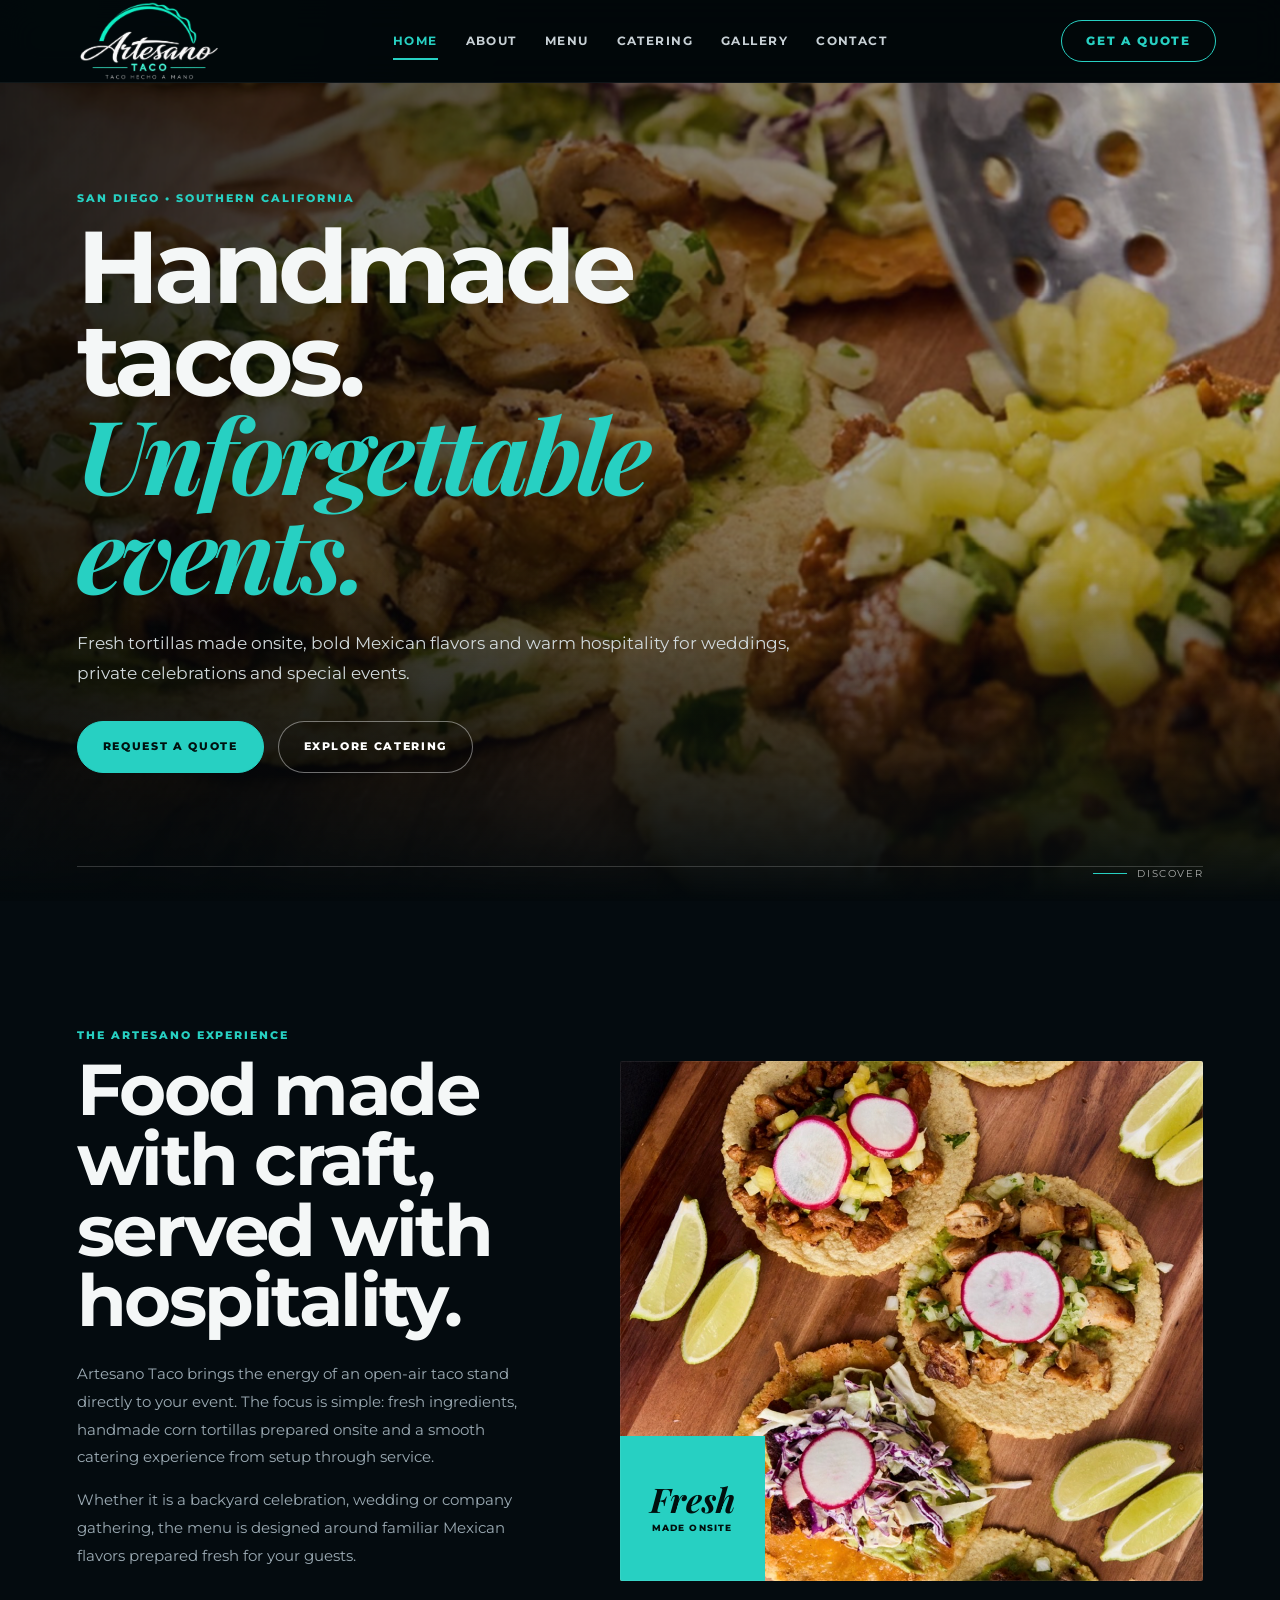
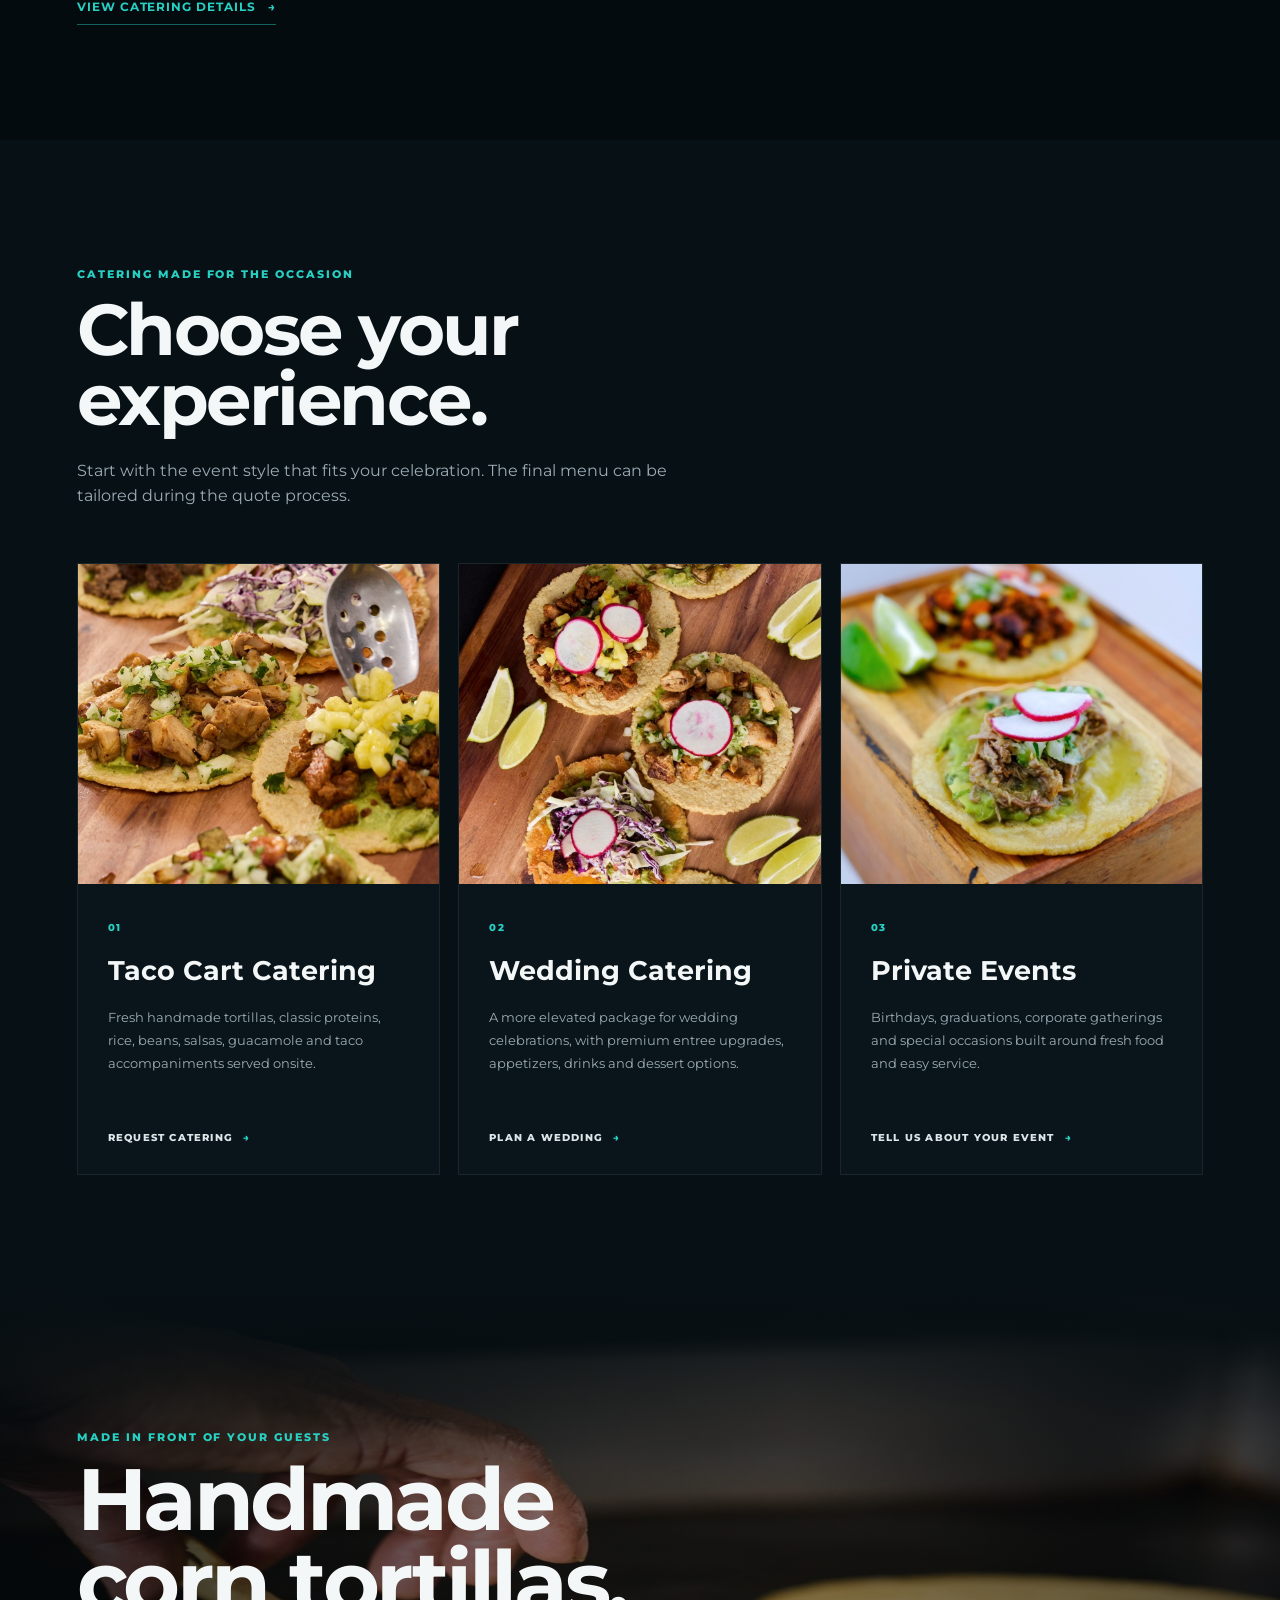
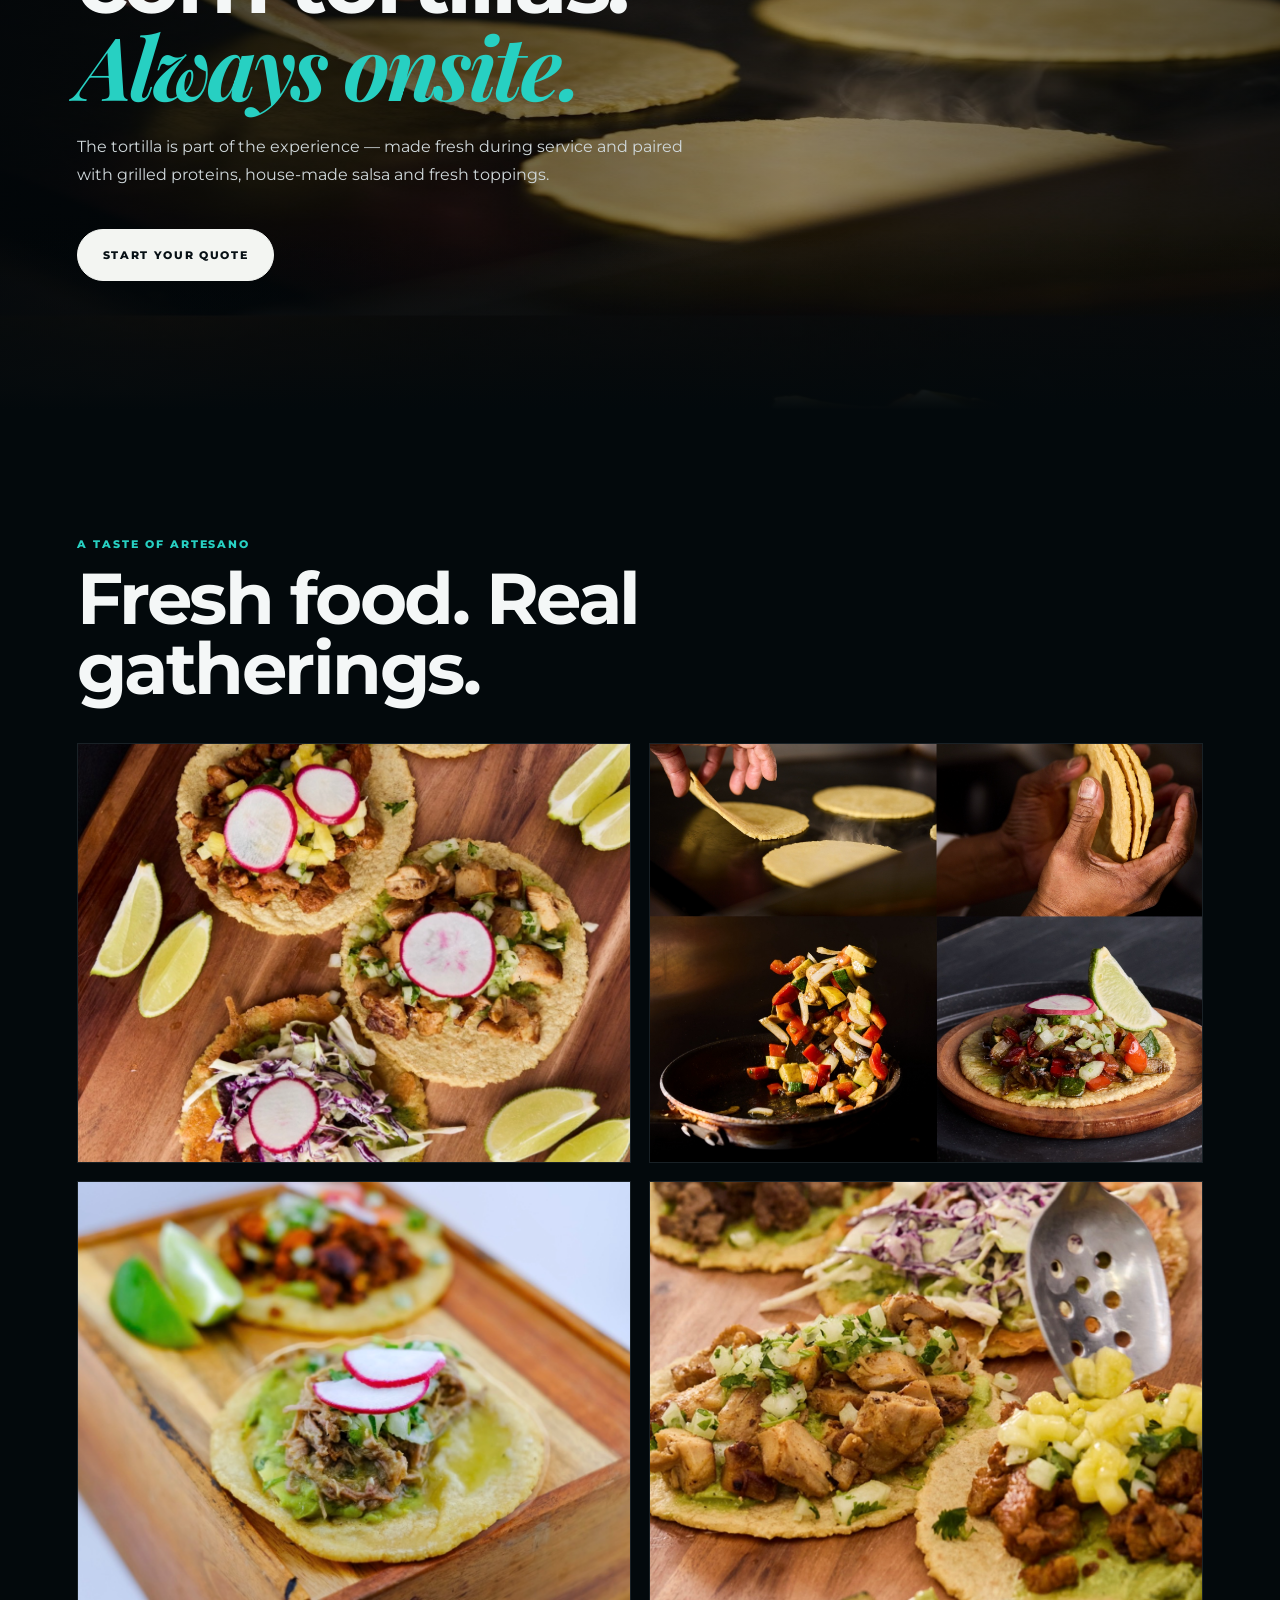
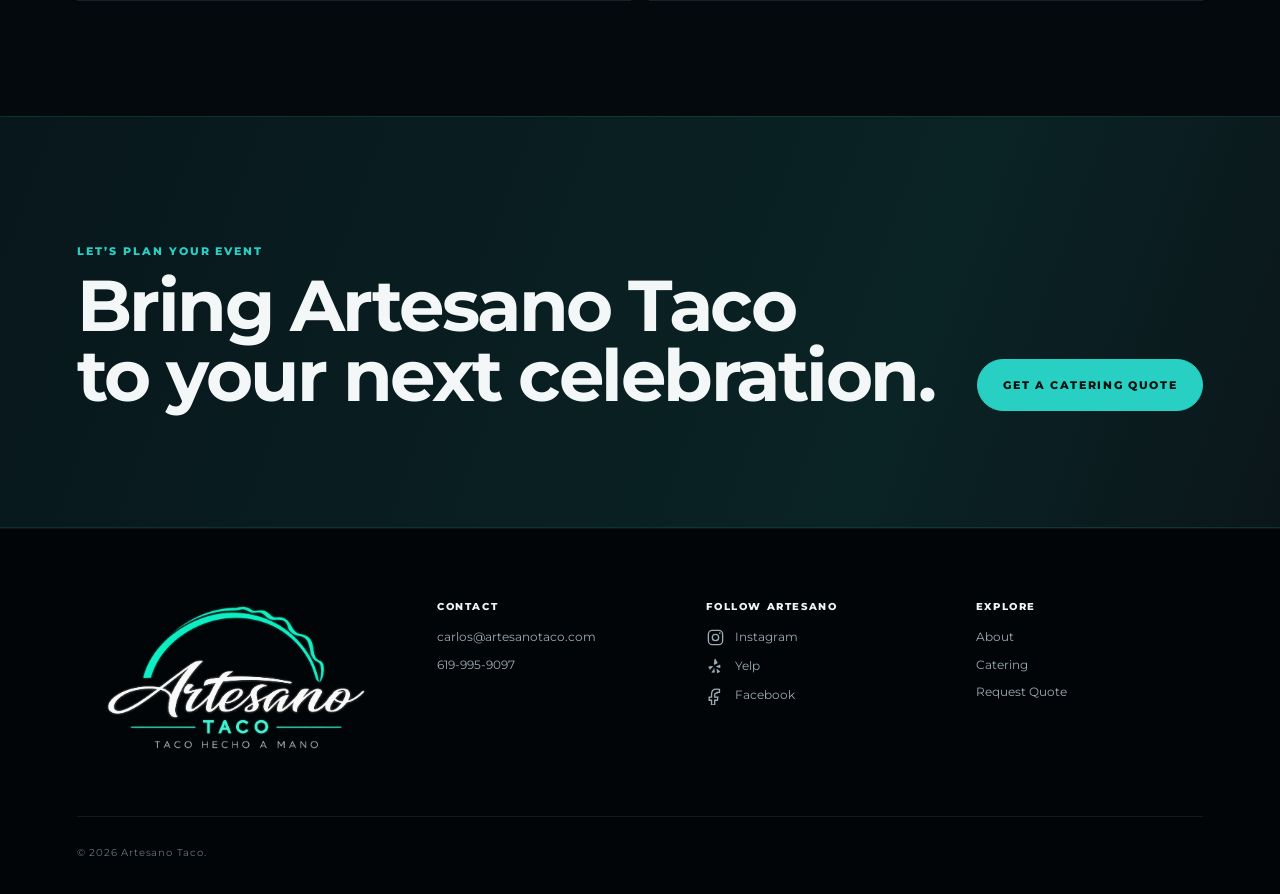
==== commit d235fcbd: "Update index.html" ====
--- a/index.html
+++ b/index.html
@@ -52,7 +52,7 @@
       <div class="split-copy reveal">
         <p class="eyebrow">The Artesano experience</p>
         <h2>Food made with craft,<br>served with hospitality.</h2>
-        <p>Artesano Taco brings the energy of an open-air taco stand directly to your event. The focus is simple: regular ingredients, handmade corn tortillas prepared onsite and a smooth catering experience from setup through service.</p>
+        <p>Artesano Taco brings the energy of an open-air taco stand directly to your event. The focus is simple: fresh ingredients, handmade corn tortillas prepared onsite and a smooth catering experience from setup through service.</p>
         <p>Whether it is a backyard celebration, wedding or company gathering, the menu is designed around familiar Mexican flavors prepared fresh for your guests.</p>
         <a class="text-link" href="catering.html">View catering details <span>→</span></a>
       </div>
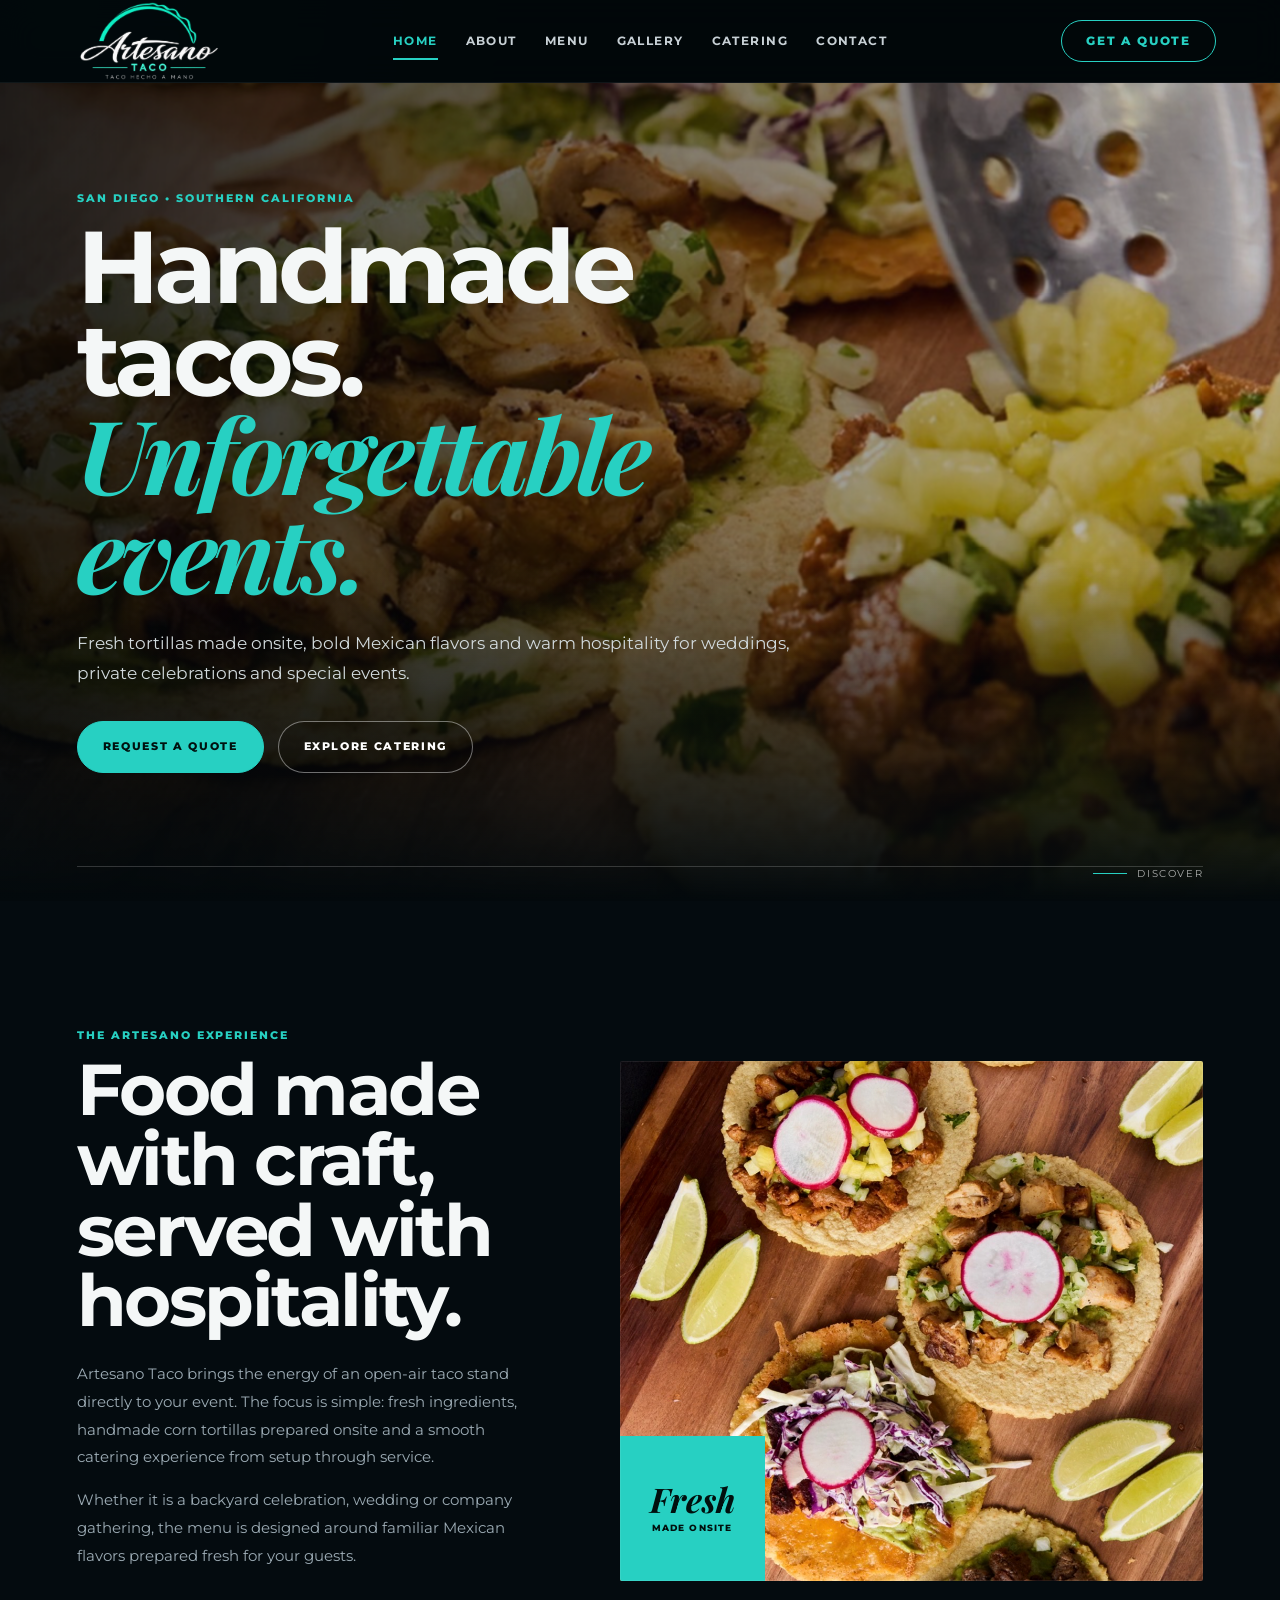
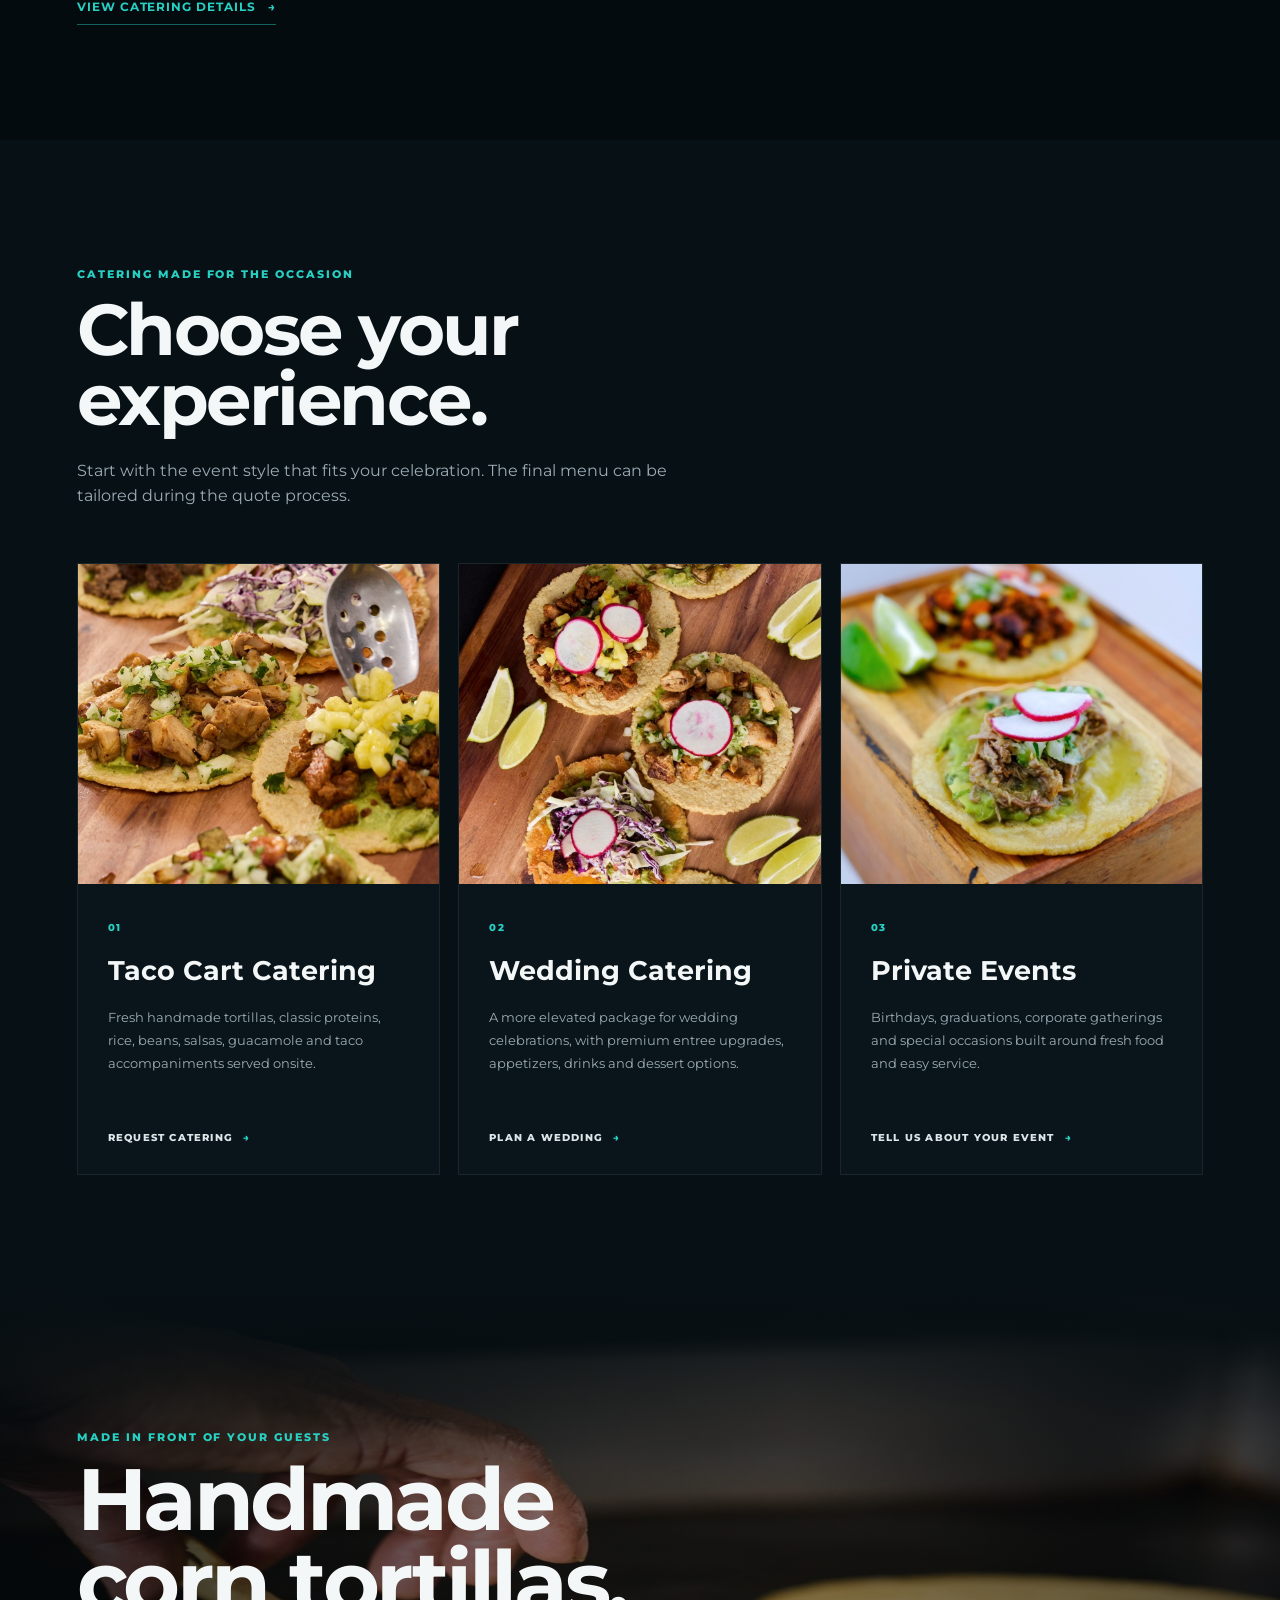
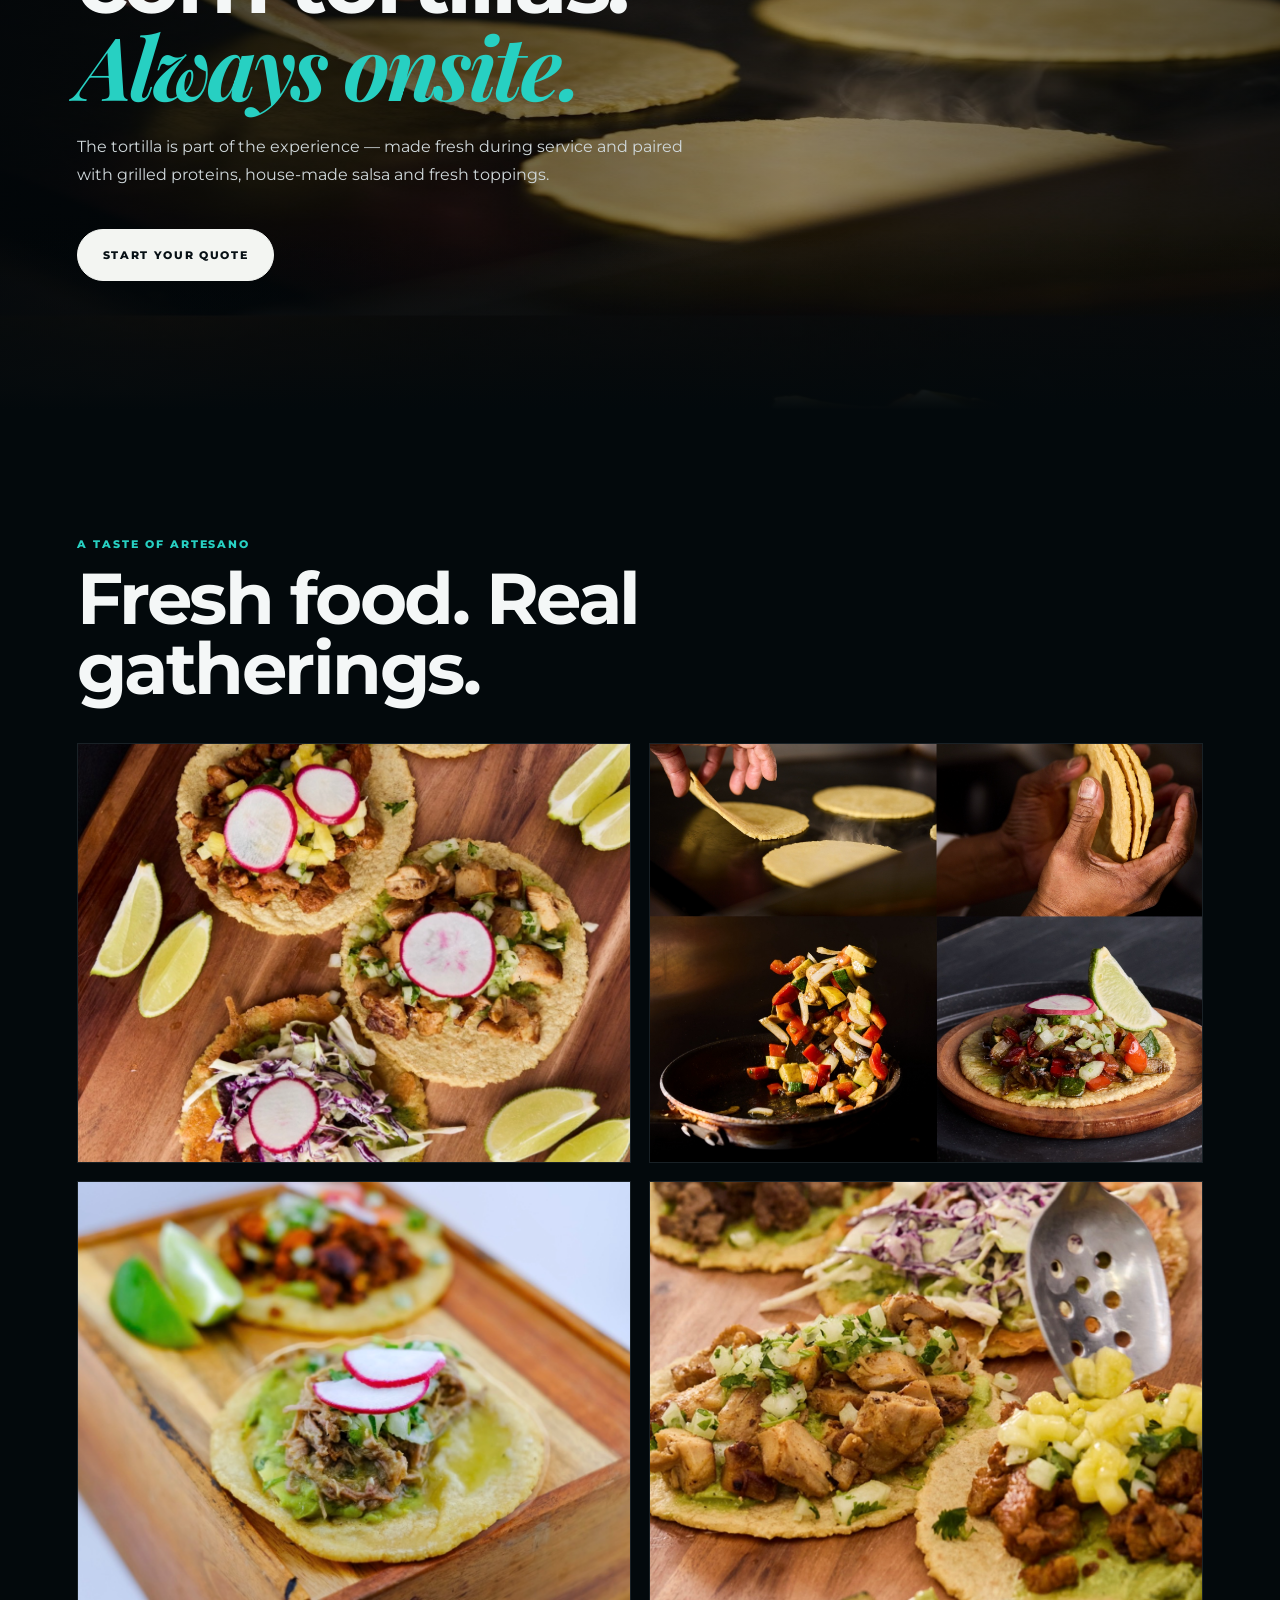
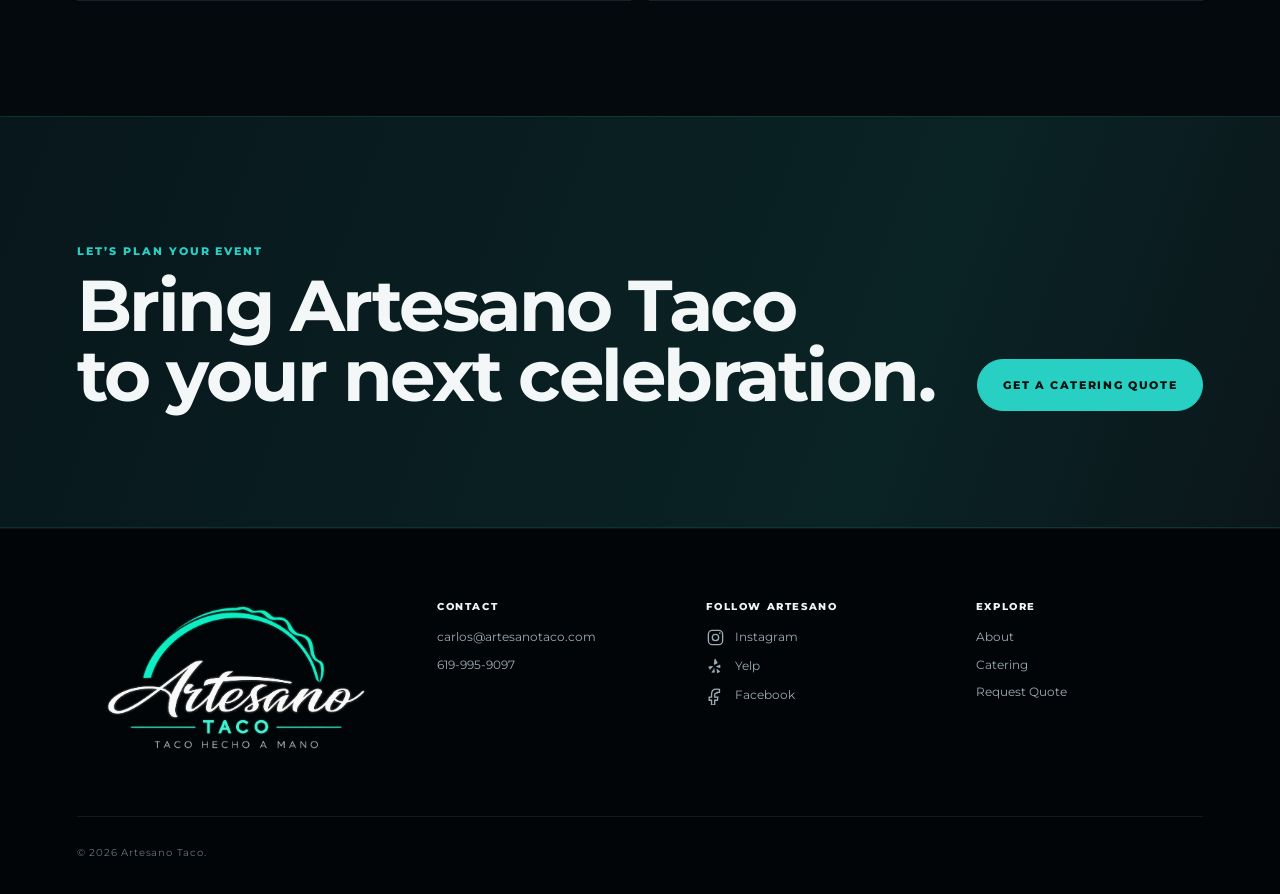
==== commit 43f22215: "final demo" ====
--- a/index.html
+++ b/index.html
@@ -22,10 +22,10 @@
 
     <nav id="site-nav" class="site-nav" aria-label="Primary navigation">
       <a class="active" href="#top">Home</a>
-      <a href="#about">About</a>
+      <a href="catering.html#about">About</a>
       <a href="#menu">Menu</a>
+      <a href="#gallery">Gallery</a>
       <a href="catering.html">Catering</a>
-      <a href="#gallery">Gallery</a>
       <a href="#contact">Contact</a>
     </nav>
 
@@ -258,7 +258,7 @@
       Explore
     </span>
 
-    <a href="index.html#about">
+    <a href="catering.html#about">
       About
     </a>
 
--- a/styles.css
+++ b/styles.css
@@ -1010,6 +1010,215 @@
   align-items: start;
 }
 
+/* =========================================================
+   ABOUT FEATURE SECTION
+   ========================================================= */
+
+.about-feature {
+  position: relative;
+
+  min-height: 620px;
+
+  display: flex;
+  align-items: center;
+
+  overflow: hidden;
+  isolation: isolate;
+
+  background: #02070a;
+}
+
+
+.about-feature-bg {
+  position: absolute;
+  inset: 0;
+
+  z-index: -3;
+
+  background:
+    url("images/artesano-about.jpg")
+    center 48% / cover no-repeat;
+
+  transform: scale(1.02);
+}
+
+
+/* Dark overlay so text stays readable */
+
+.about-feature-overlay {
+  position: absolute;
+  inset: 0;
+
+  z-index: -2;
+
+  background:
+    linear-gradient(
+      90deg,
+      rgba(2,7,10,.97) 0%,
+      rgba(2,7,10,.93) 30%,
+      rgba(2,7,10,.68) 52%,
+      rgba(2,7,10,.22) 78%,
+      rgba(2,7,10,.12) 100%
+    ),
+    linear-gradient(
+      to top,
+      rgba(2,7,10,.92) 0%,
+      transparent 30%,
+      transparent 75%,
+      rgba(2,7,10,.65) 100%
+    );
+}
+
+
+.about-feature-content {
+  width: min(720px, 100%);
+
+  padding:
+    90px
+    clamp(30px, 6vw, 90px);
+
+  position: relative;
+
+  z-index: 2;
+}
+
+
+.about-feature-content .eyebrow {
+  margin: 0 0 12px;
+}
+
+
+.about-feature h2 {
+  margin: 0 0 30px;
+
+  font-size:
+    clamp(48px, 6vw, 84px);
+
+  line-height: .96;
+
+  letter-spacing: -.04em;
+}
+
+
+.about-feature h2 em {
+  display: block;
+
+  color: var(--teal);
+
+  font-family:
+    "Playfair Display",
+    Georgia,
+    serif;
+
+  font-weight: 700;
+
+  font-style: italic;
+}
+
+
+.about-feature-content > p:not(.eyebrow) {
+  max-width: 650px;
+
+  margin: 0 0 18px;
+
+  color: #d3dadd;
+
+  font-size: 15px;
+
+  line-height: 1.8;
+}
+
+
+.about-feature-content .about-lede {
+  font-size: 16px;
+
+  color: #eef2f3;
+}
+
+
+/* TABLET */
+
+@media (max-width: 900px) {
+
+  .about-feature {
+    min-height: 600px;
+  }
+
+
+  .about-feature-overlay {
+    background:
+      linear-gradient(
+        90deg,
+        rgba(2,7,10,.96) 0%,
+        rgba(2,7,10,.87) 52%,
+        rgba(2,7,10,.48) 100%
+      );
+  }
+
+
+  .about-feature-content {
+    width: min(680px, 100%);
+
+    padding:
+      75px 32px;
+  }
+
+}
+
+
+/* MOBILE */
+
+@media (max-width: 650px) {
+
+  .about-feature {
+    min-height: 680px;
+  }
+
+
+  .about-feature-bg {
+    background-position:
+      64% center;
+  }
+
+
+  .about-feature-overlay {
+    background:
+      linear-gradient(
+        to right,
+        rgba(2,7,10,.96),
+        rgba(2,7,10,.78)
+      );
+  }
+
+
+  .about-feature-content {
+    padding:
+      70px 22px;
+  }
+
+
+  .about-feature h2 {
+    font-size:
+      clamp(42px, 12vw, 58px);
+  }
+
+
+  .about-feature-content > p:not(.eyebrow) {
+    font-size: 14px;
+
+    line-height: 1.75;
+  }
+
+}
+
+/* INDEX ABOUT SECTION */
+
+.split-copy h2 em {
+  font-family: "Playfair Display", Georgia, serif;
+  font-weight: 700;
+  font-style: italic;
+  color: var(--teal);
+}
 
 @media (max-width: 900px) {
 
@@ -1025,6 +1234,19 @@
 
 }
 
+/* Better crop for About image */
+
+#about .image-frame img {
+  width: 100%;
+  height: 100%;
+
+  object-fit: cover;
+
+  /* pull the useful food/chef area further into view */
+  object-position: 68% 50%;
+
+  transform: scale(1.01);
+}
 
 @media (max-width: 600px) {
 
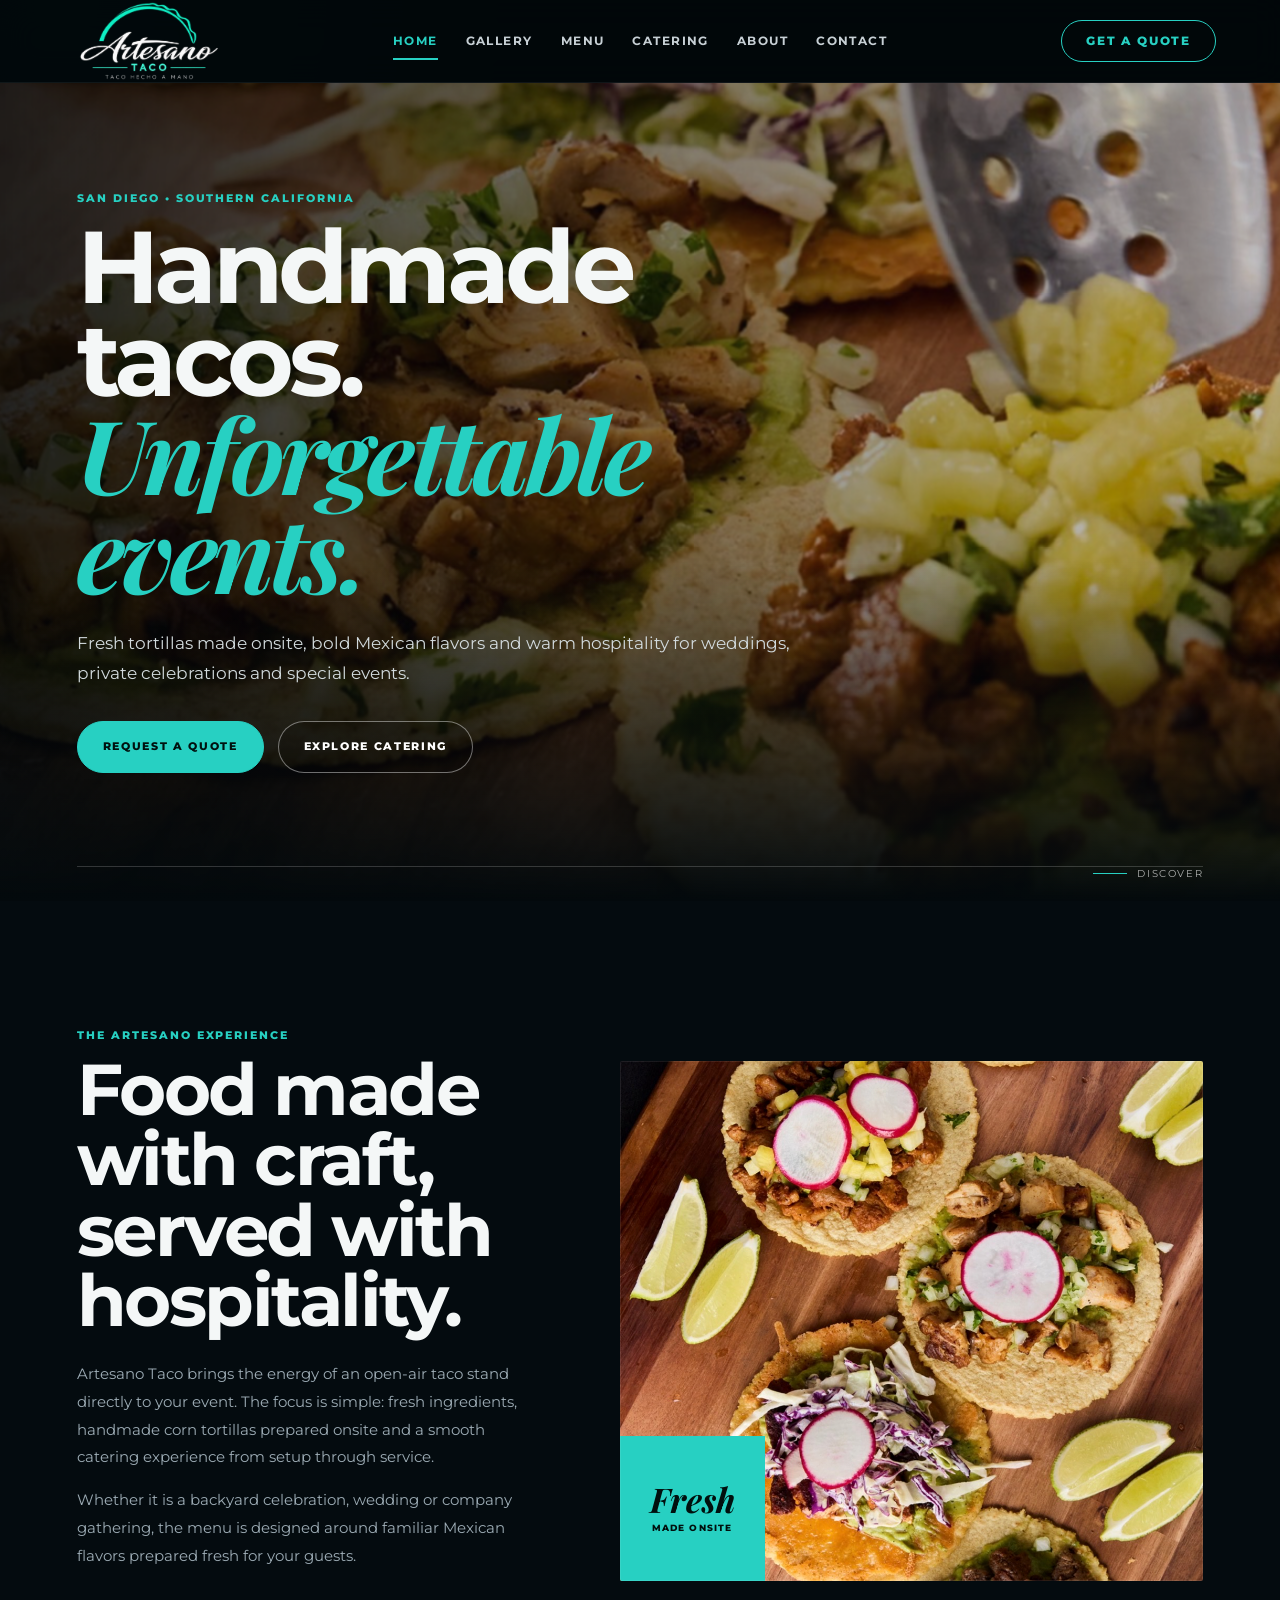
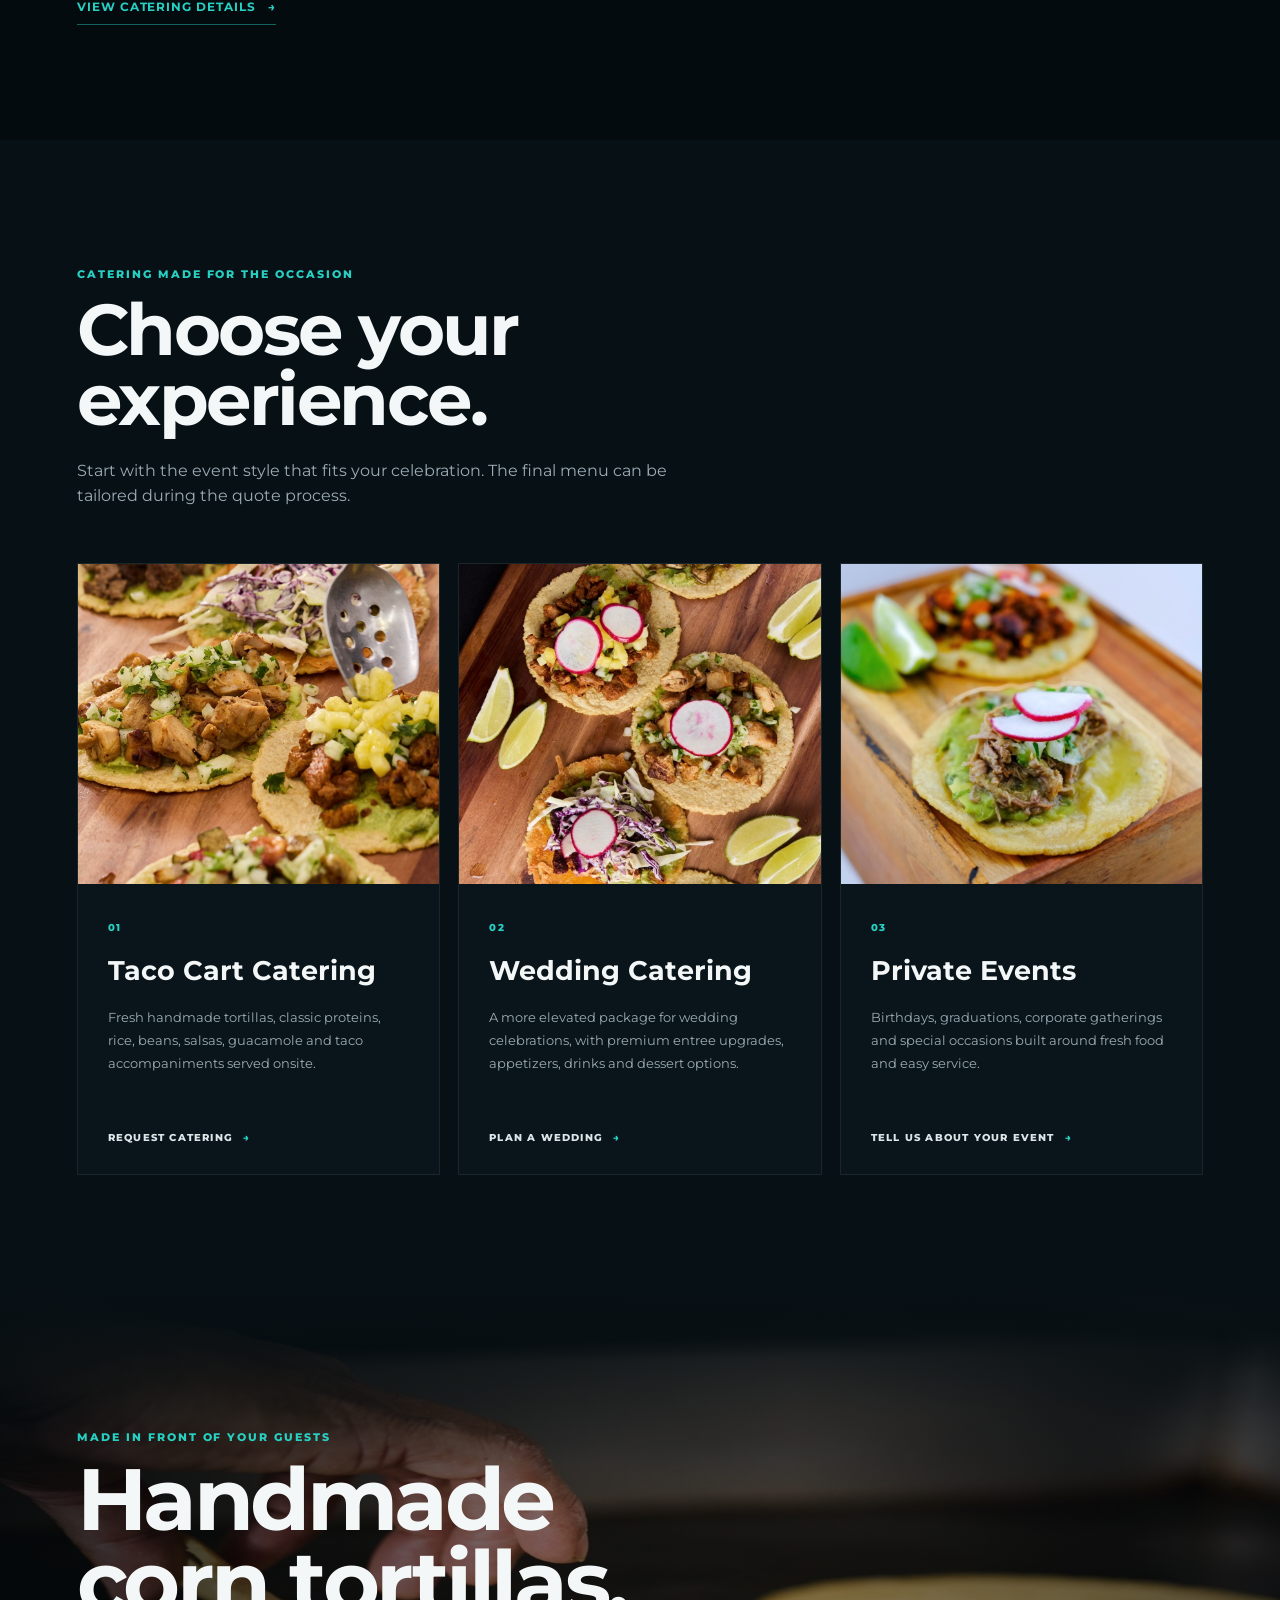
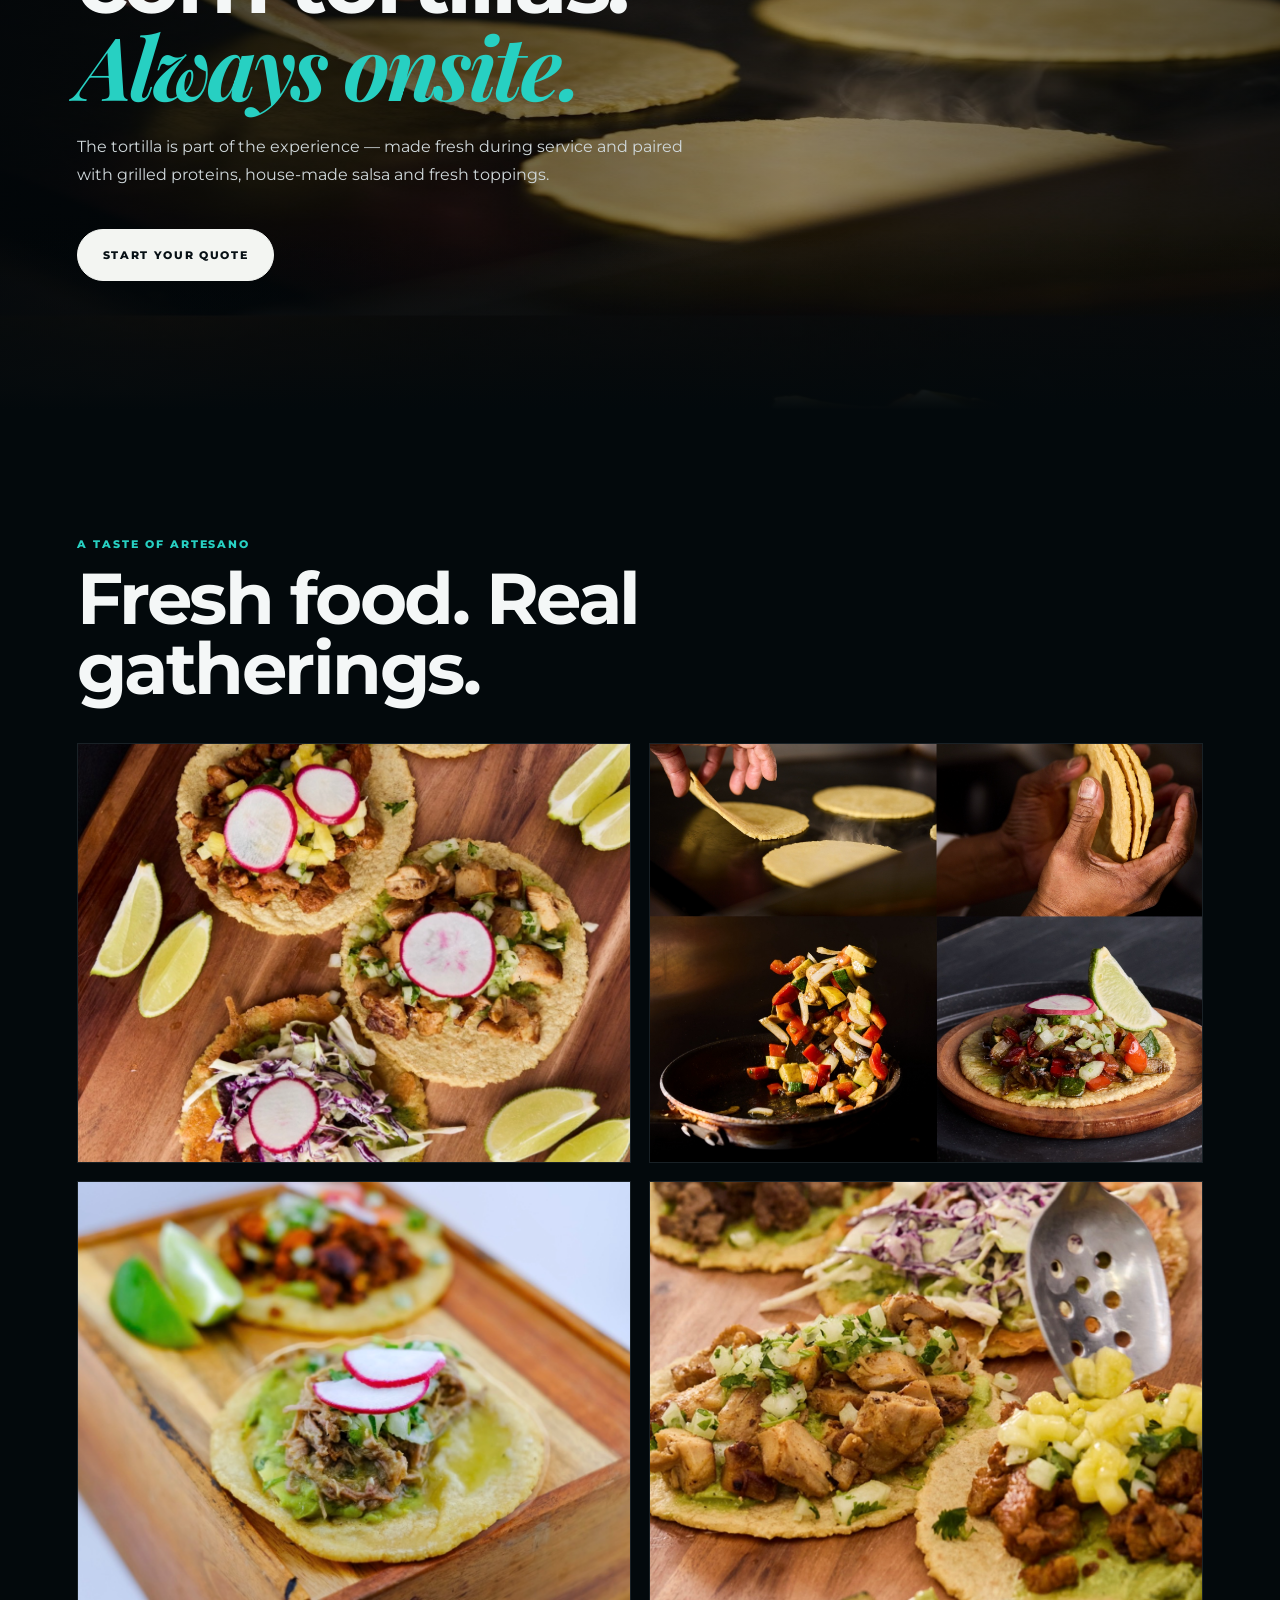
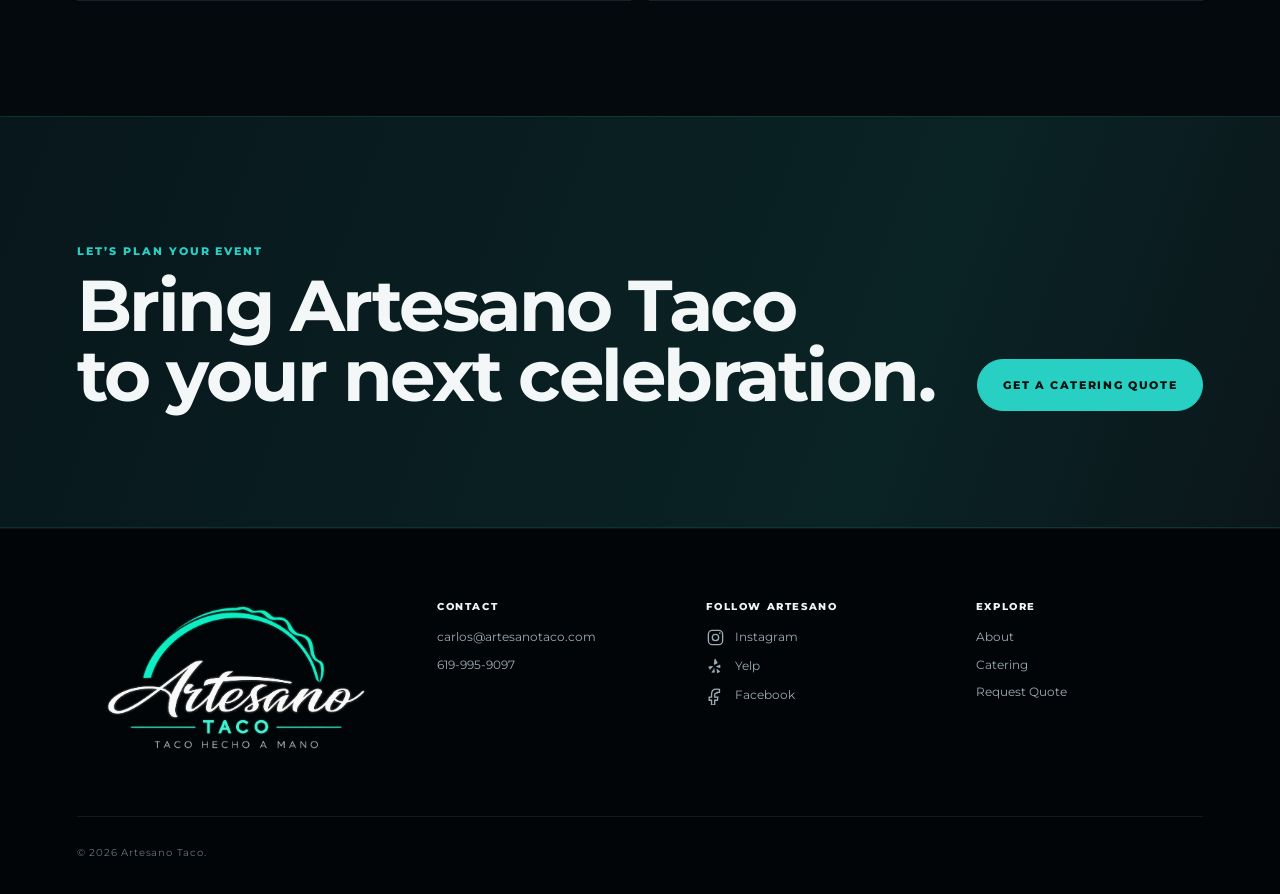
==== commit 4326e55d: "." ====
--- a/index.html
+++ b/index.html
@@ -22,10 +22,10 @@
 
     <nav id="site-nav" class="site-nav" aria-label="Primary navigation">
       <a class="active" href="#top">Home</a>
-      <a href="catering.html#about">About</a>
+      <a href="#gallery">Gallery</a>
       <a href="#menu">Menu</a>
-      <a href="#gallery">Gallery</a>
       <a href="catering.html">Catering</a>
+      <a href="#about">About</a>
       <a href="#contact">Contact</a>
     </nav>
 
@@ -258,7 +258,7 @@
       Explore
     </span>
 
-    <a href="catering.html#about">
+    <a href="index.html#about">
       About
     </a>
 
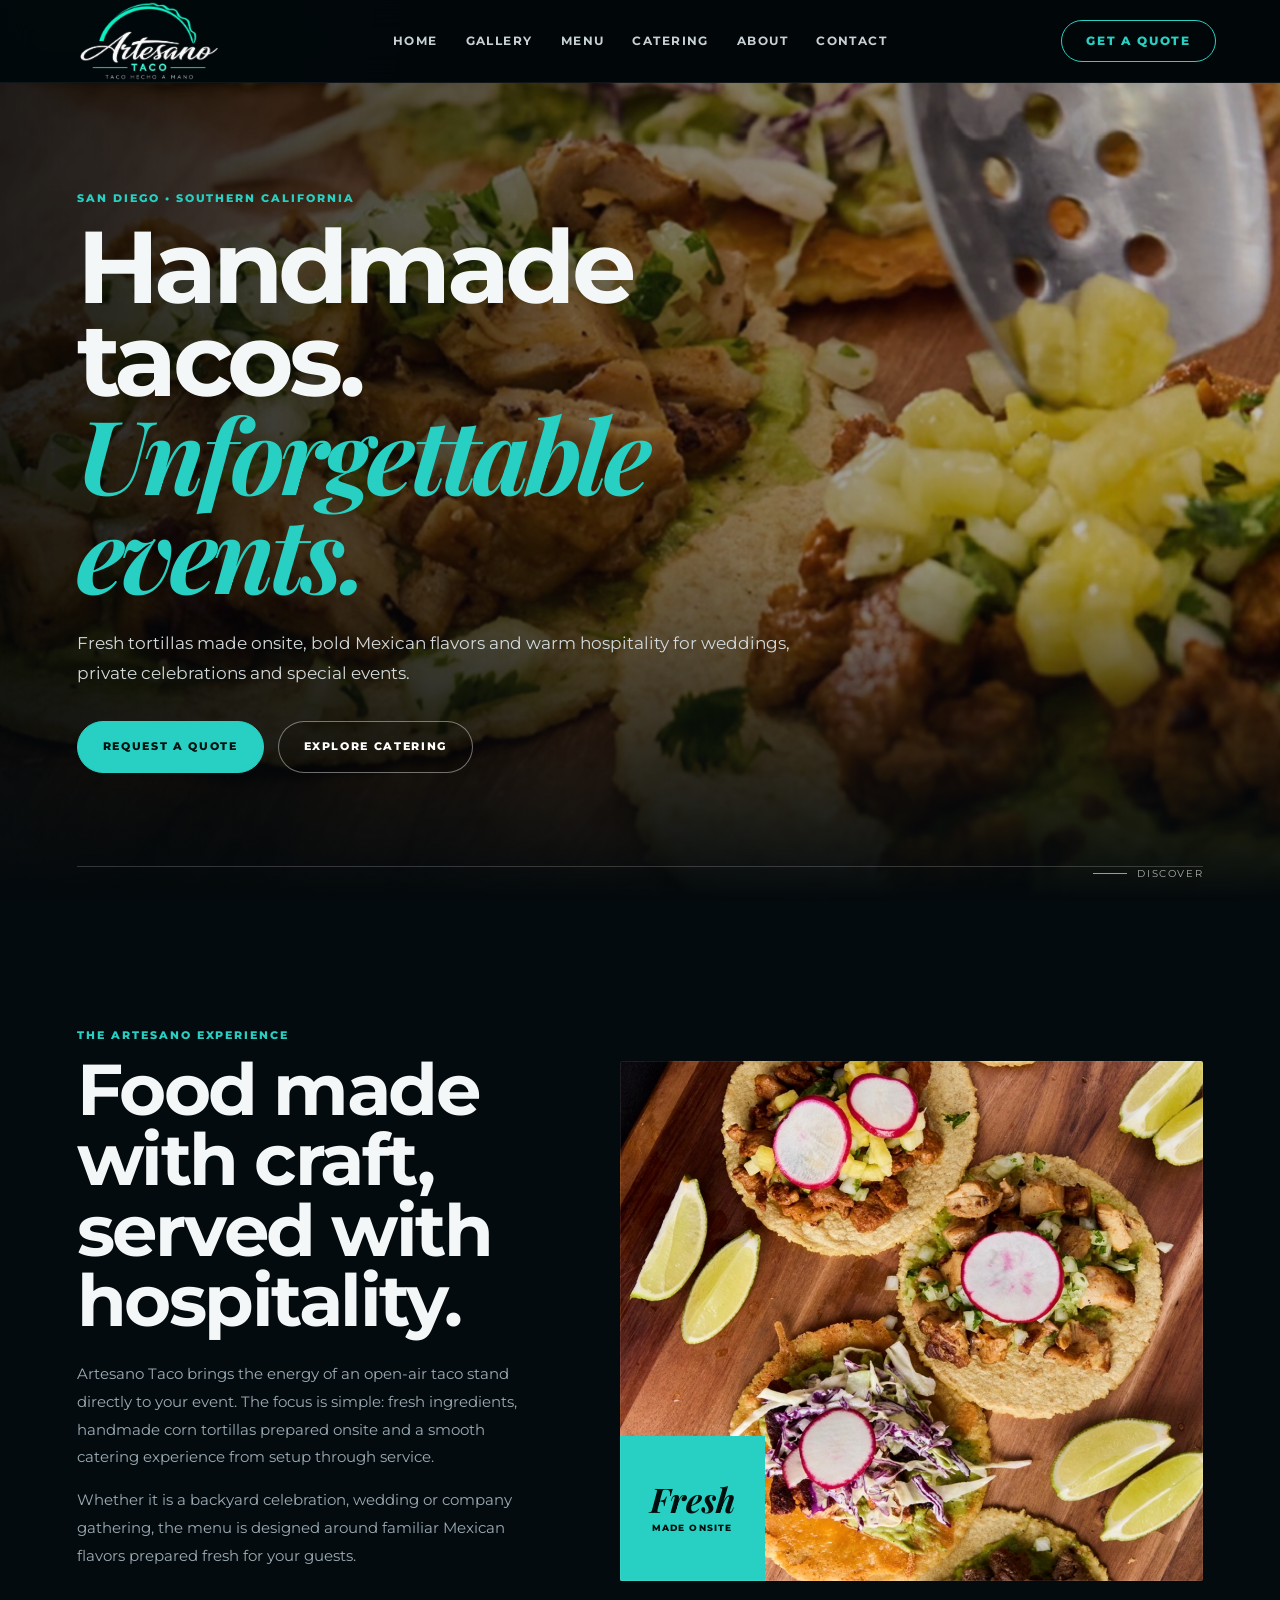
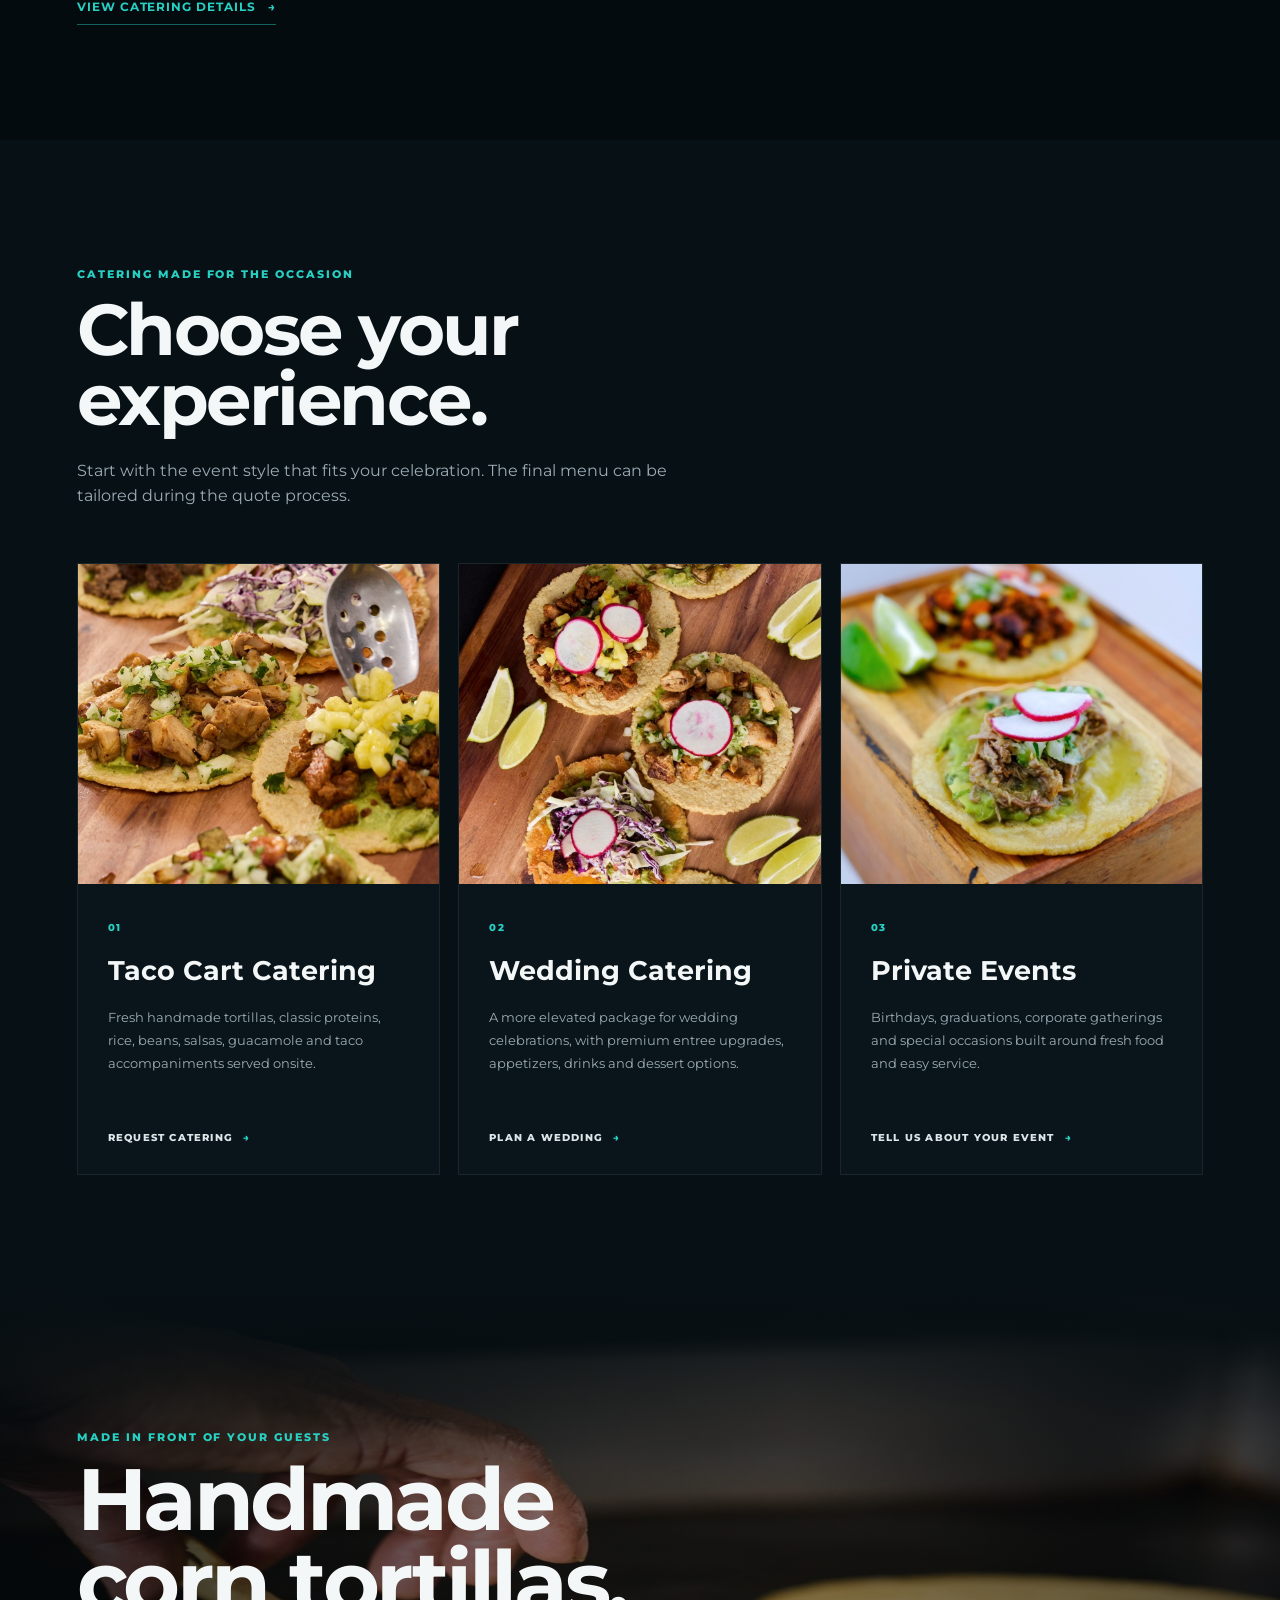
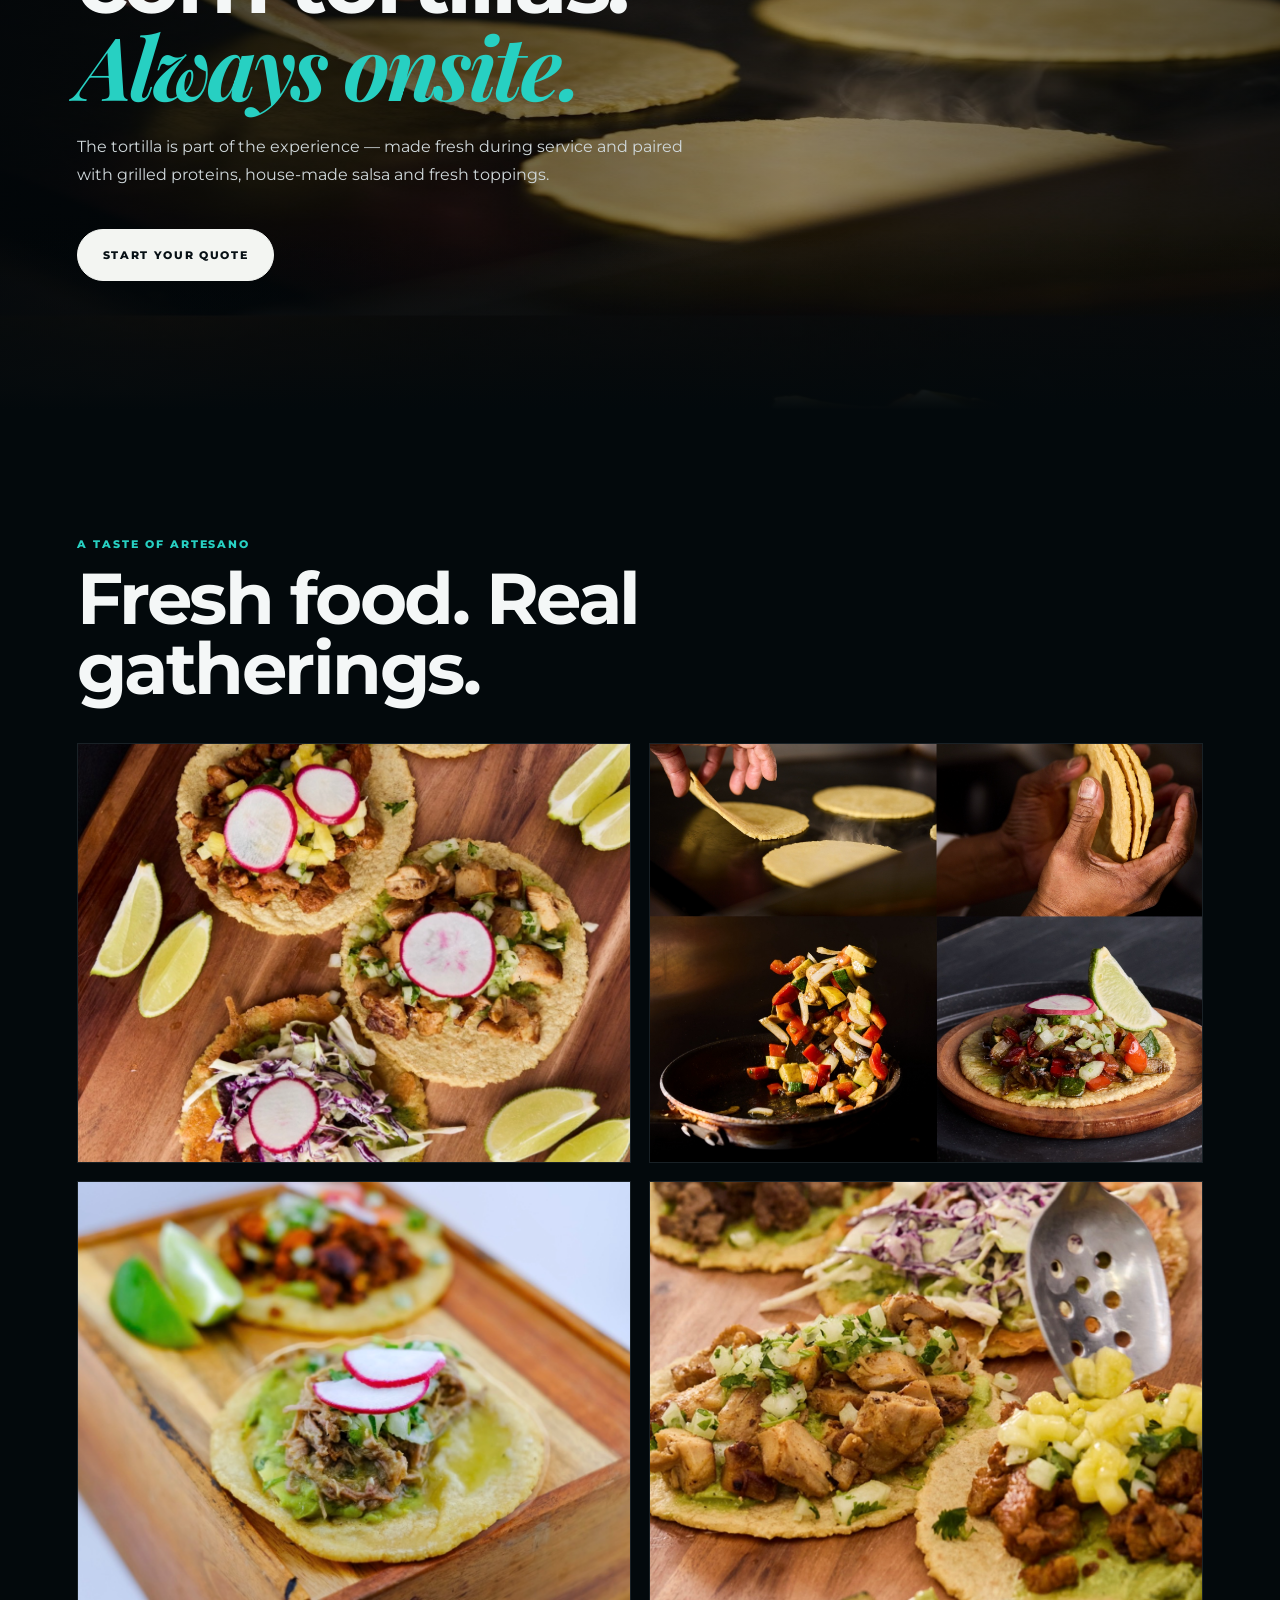
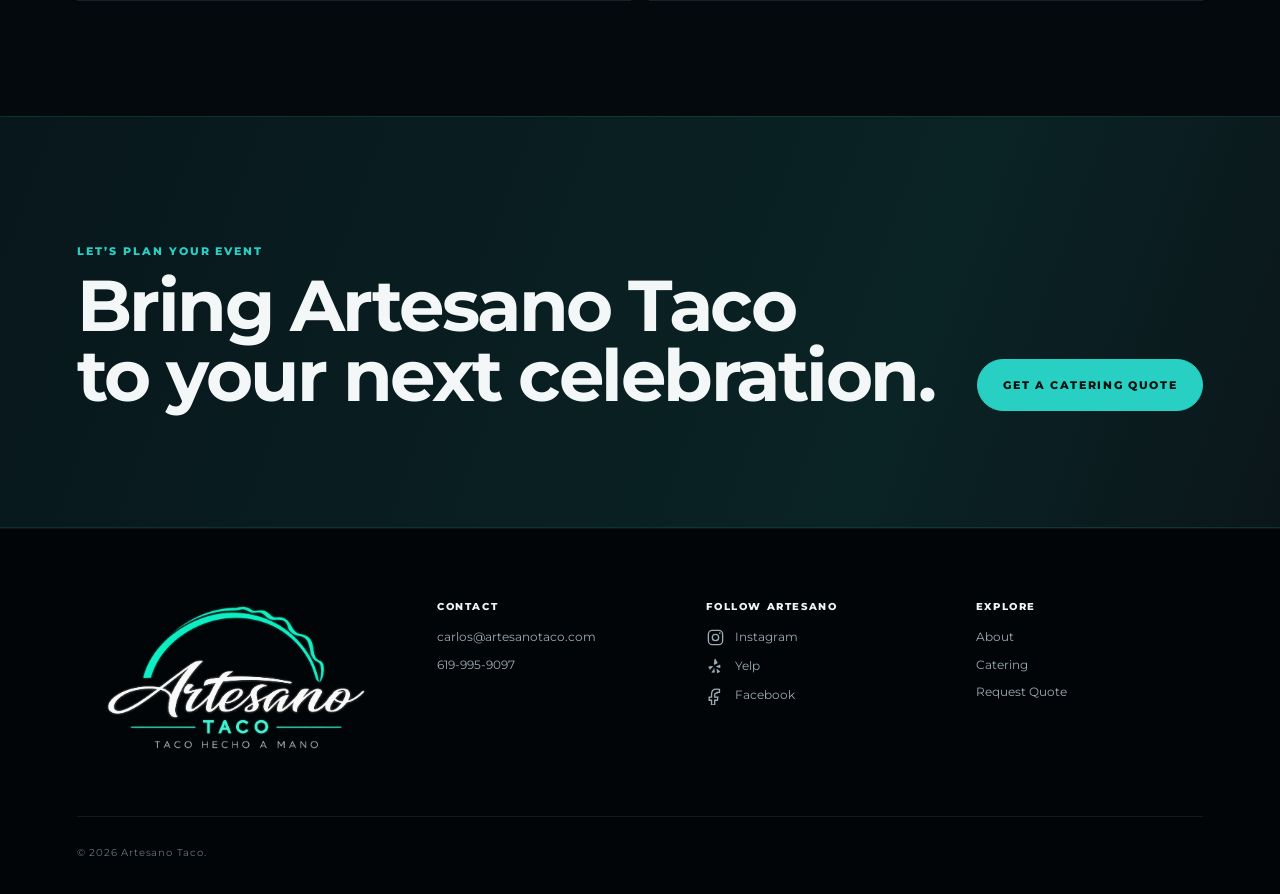
==== commit 8d8edb10: "." ====
--- a/index.html
+++ b/index.html
@@ -21,13 +21,20 @@
     </button>
 
     <nav id="site-nav" class="site-nav" aria-label="Primary navigation">
-      <a class="active" href="#top">Home</a>
-      <a href="#gallery">Gallery</a>
-      <a href="#menu">Menu</a>
-      <a href="catering.html">Catering</a>
-      <a href="#about">About</a>
-      <a href="#contact">Contact</a>
-    </nav>
+
+  <a href="index.html#top">Home</a>
+
+  <a href="index.html#gallery">Gallery</a>
+
+  <a href="index.html#menu">Menu</a>
+
+  <a href="catering.html">Catering</a>
+
+  <a href="#about">About</a>
+
+  <a href="index.html#contact">Contact</a>
+
+</nav>
 
     <a class="header-cta" href="catering.html#quote">Get a Quote</a>
   </header>
